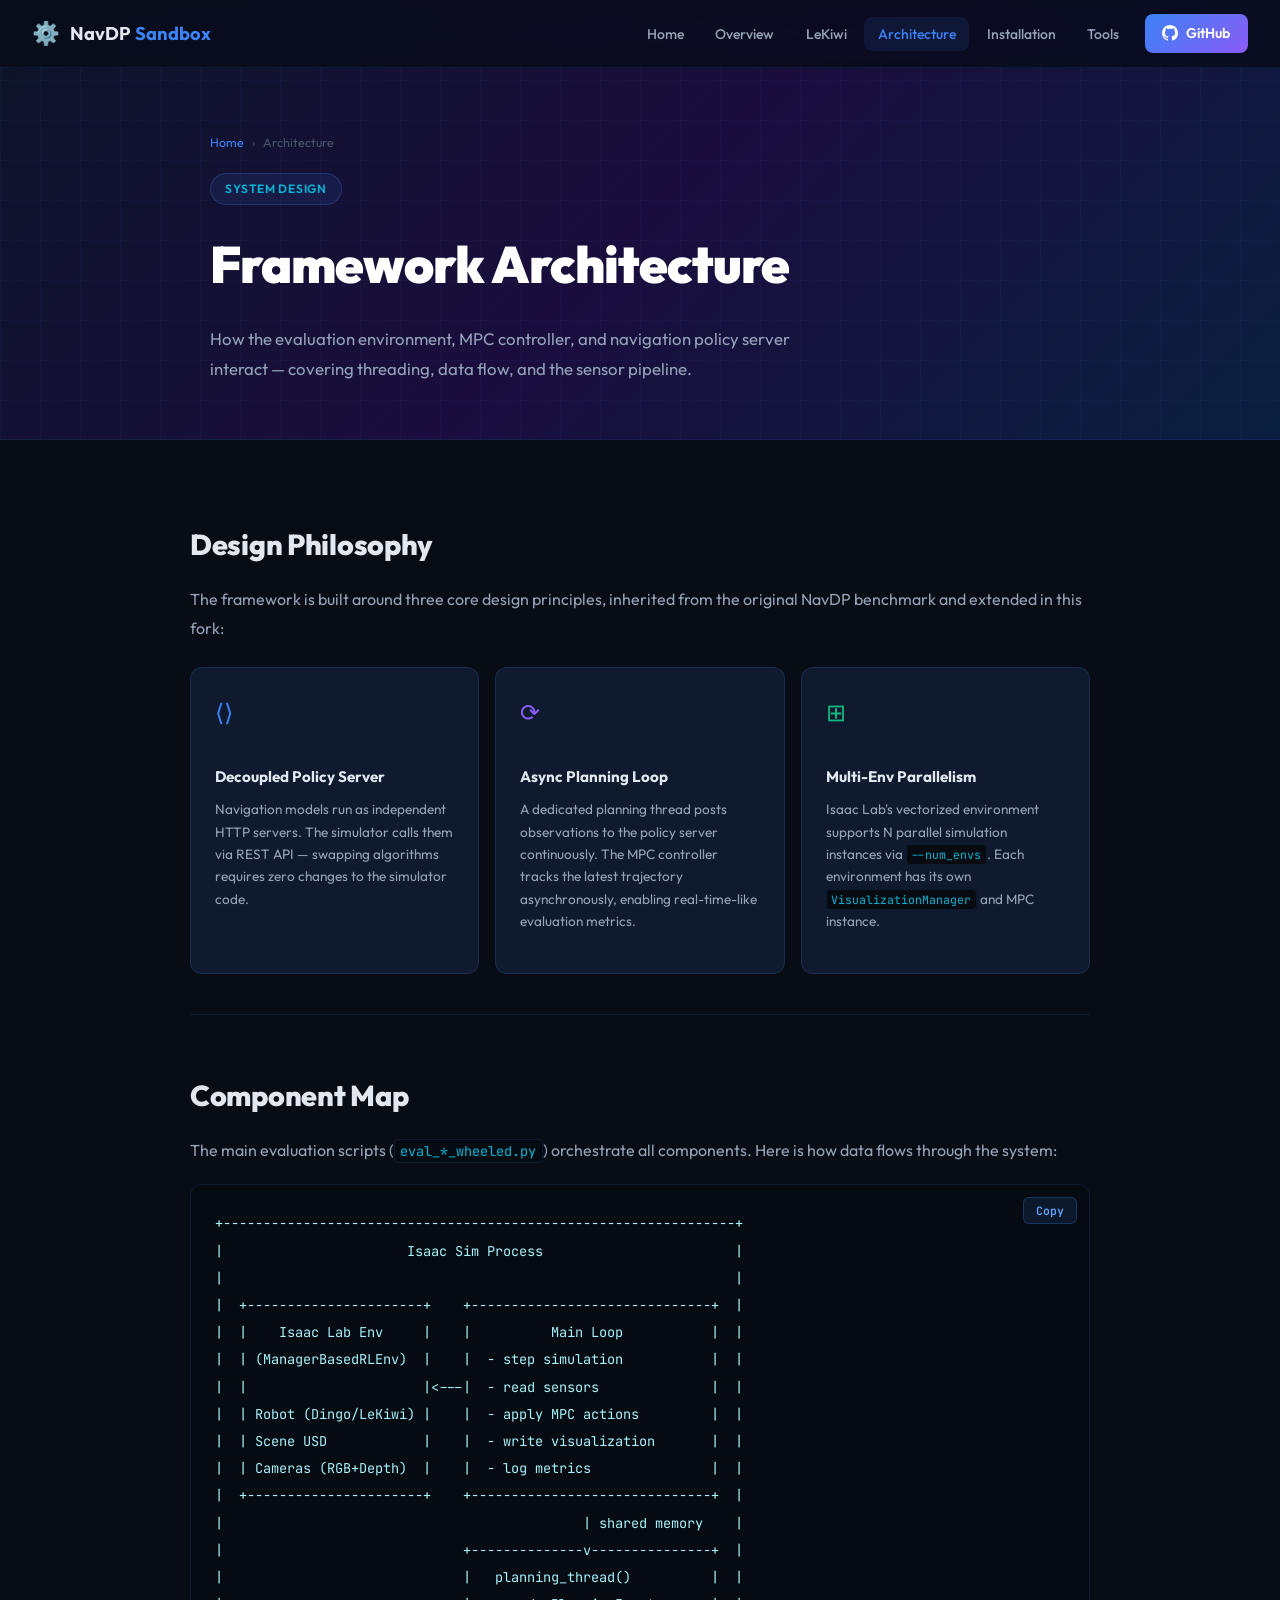
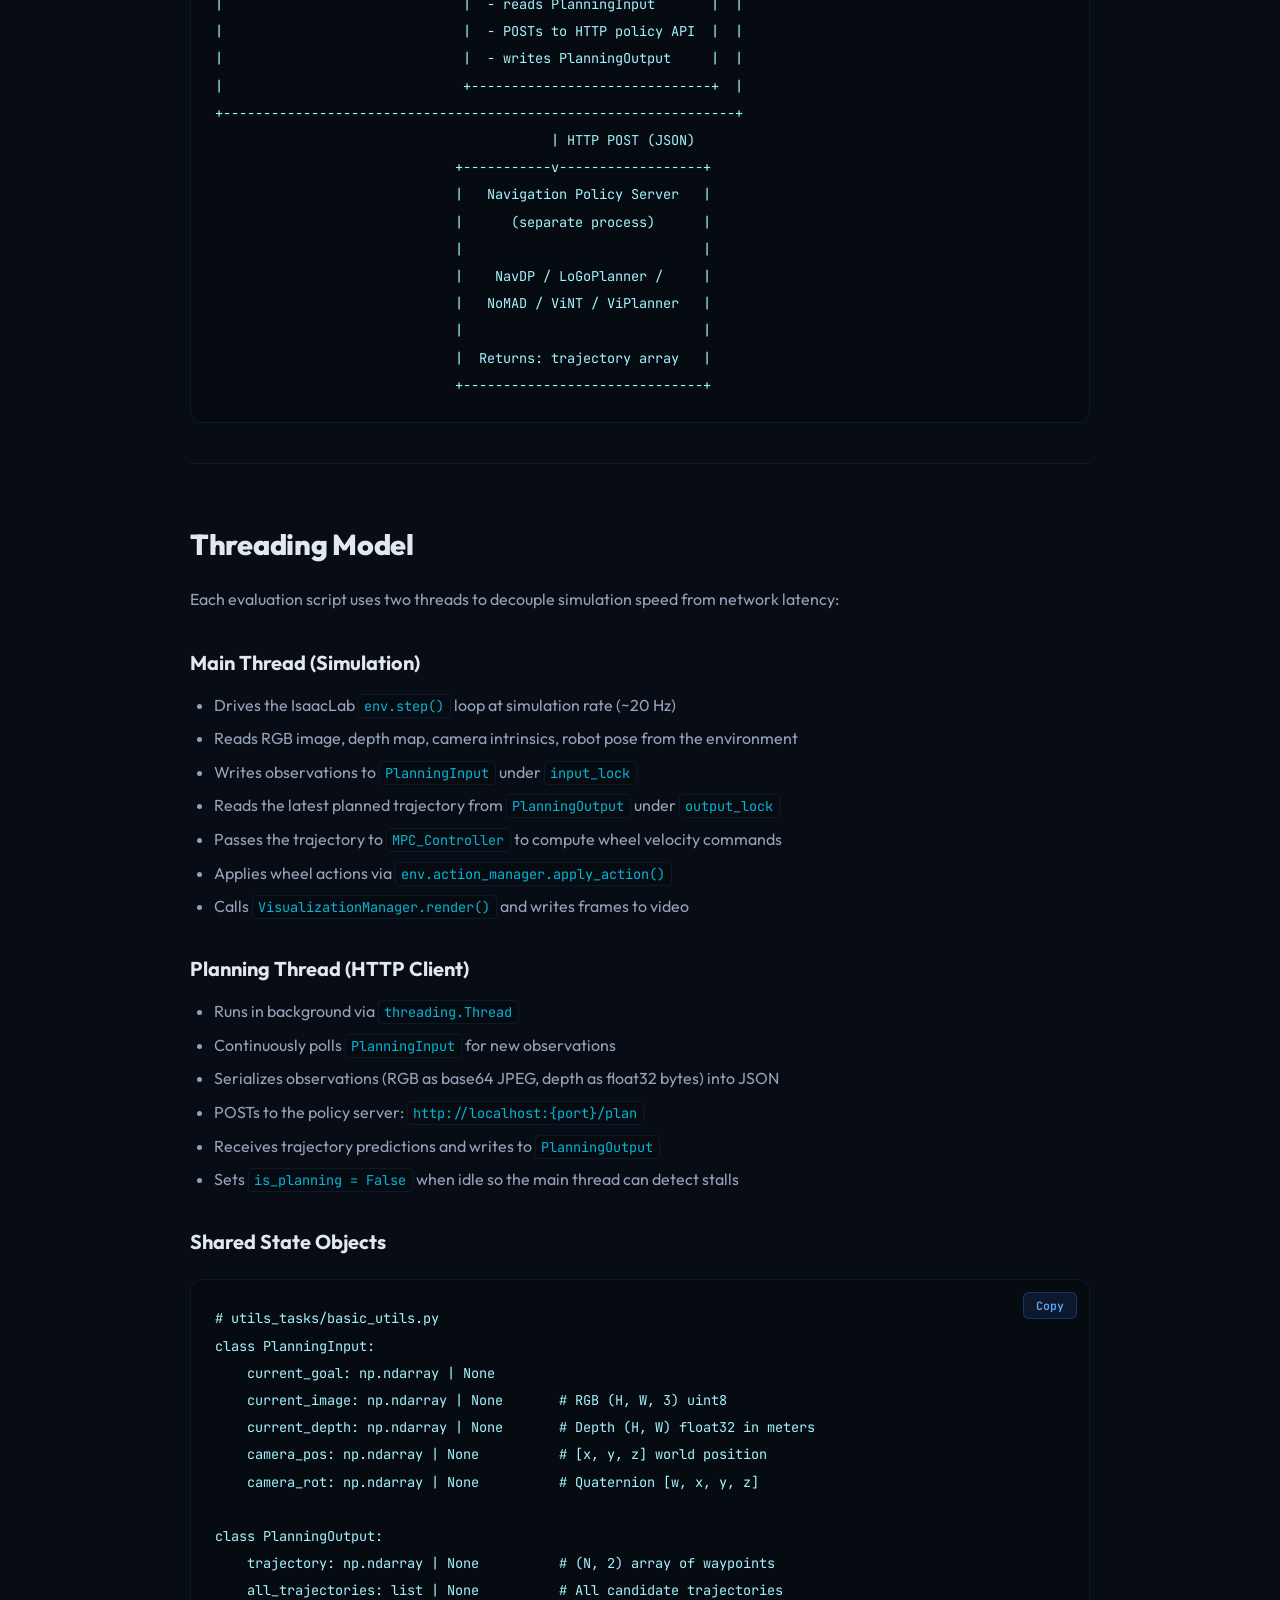
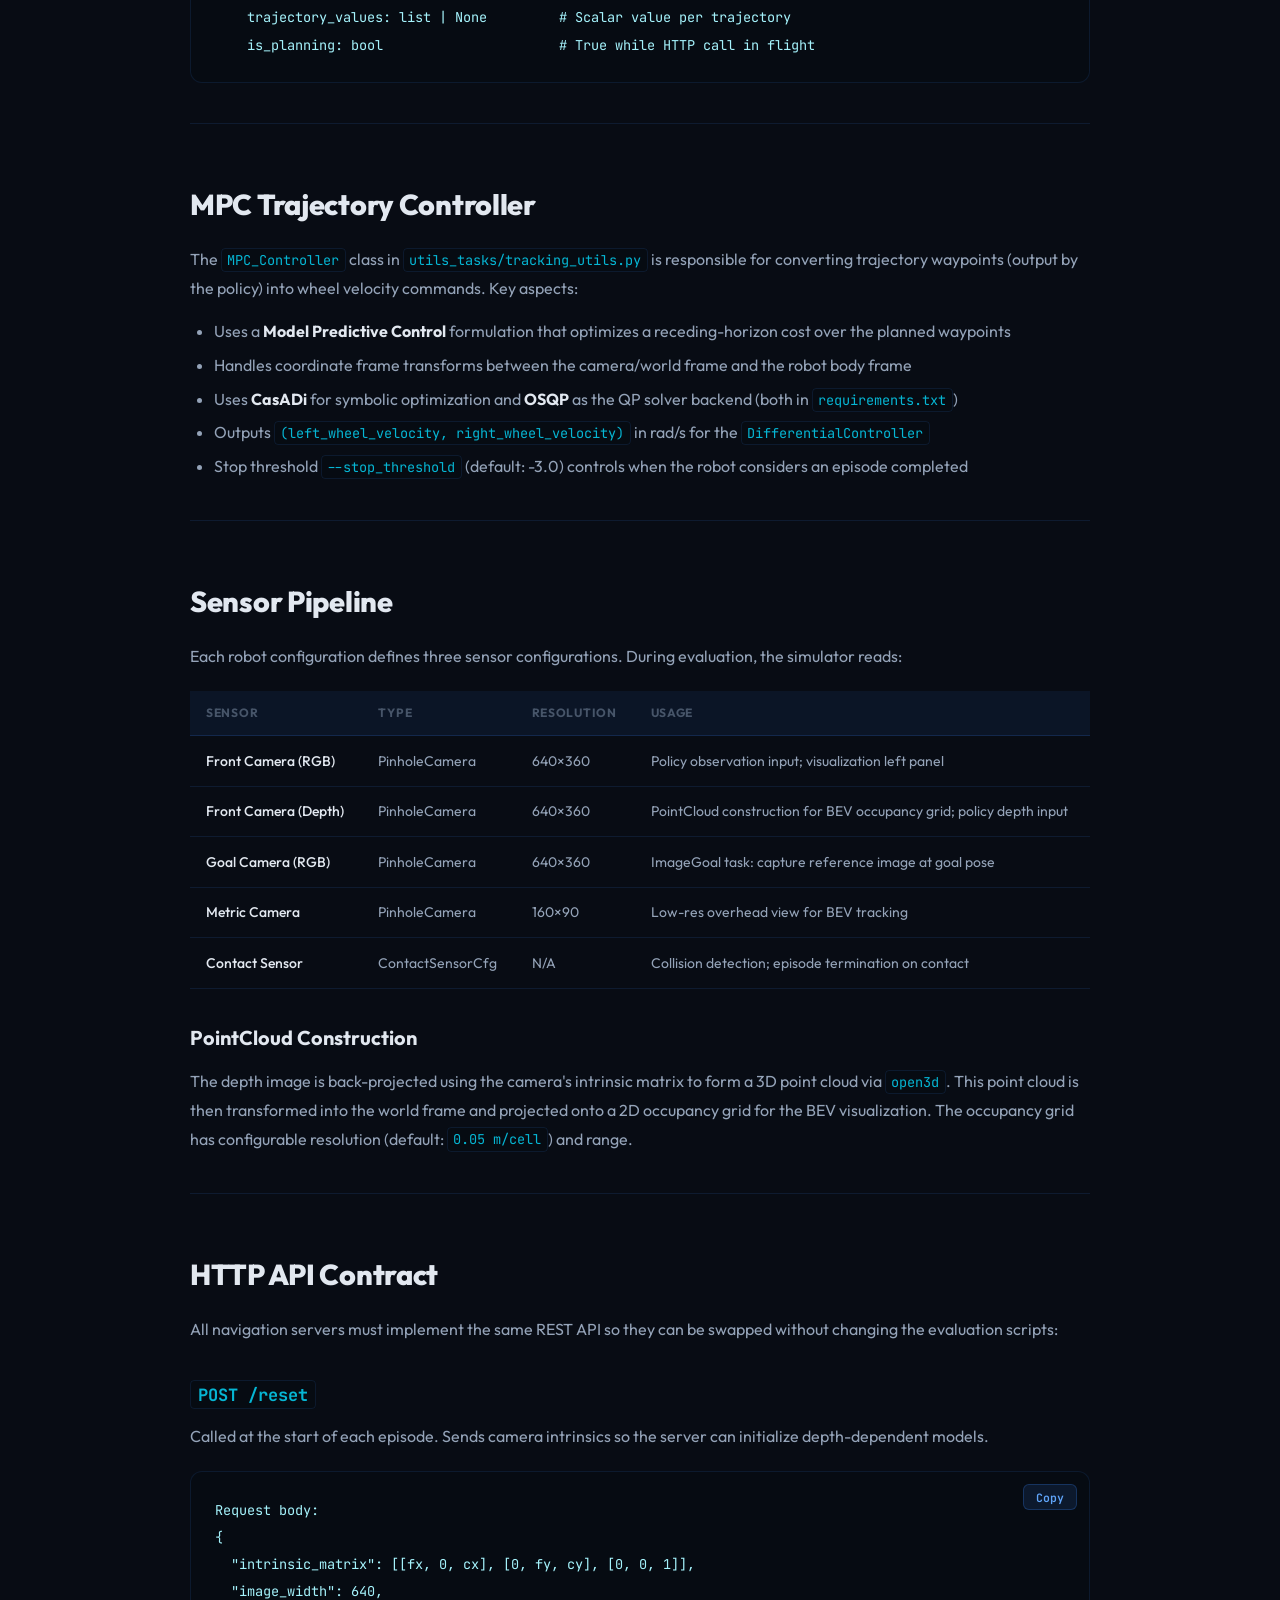
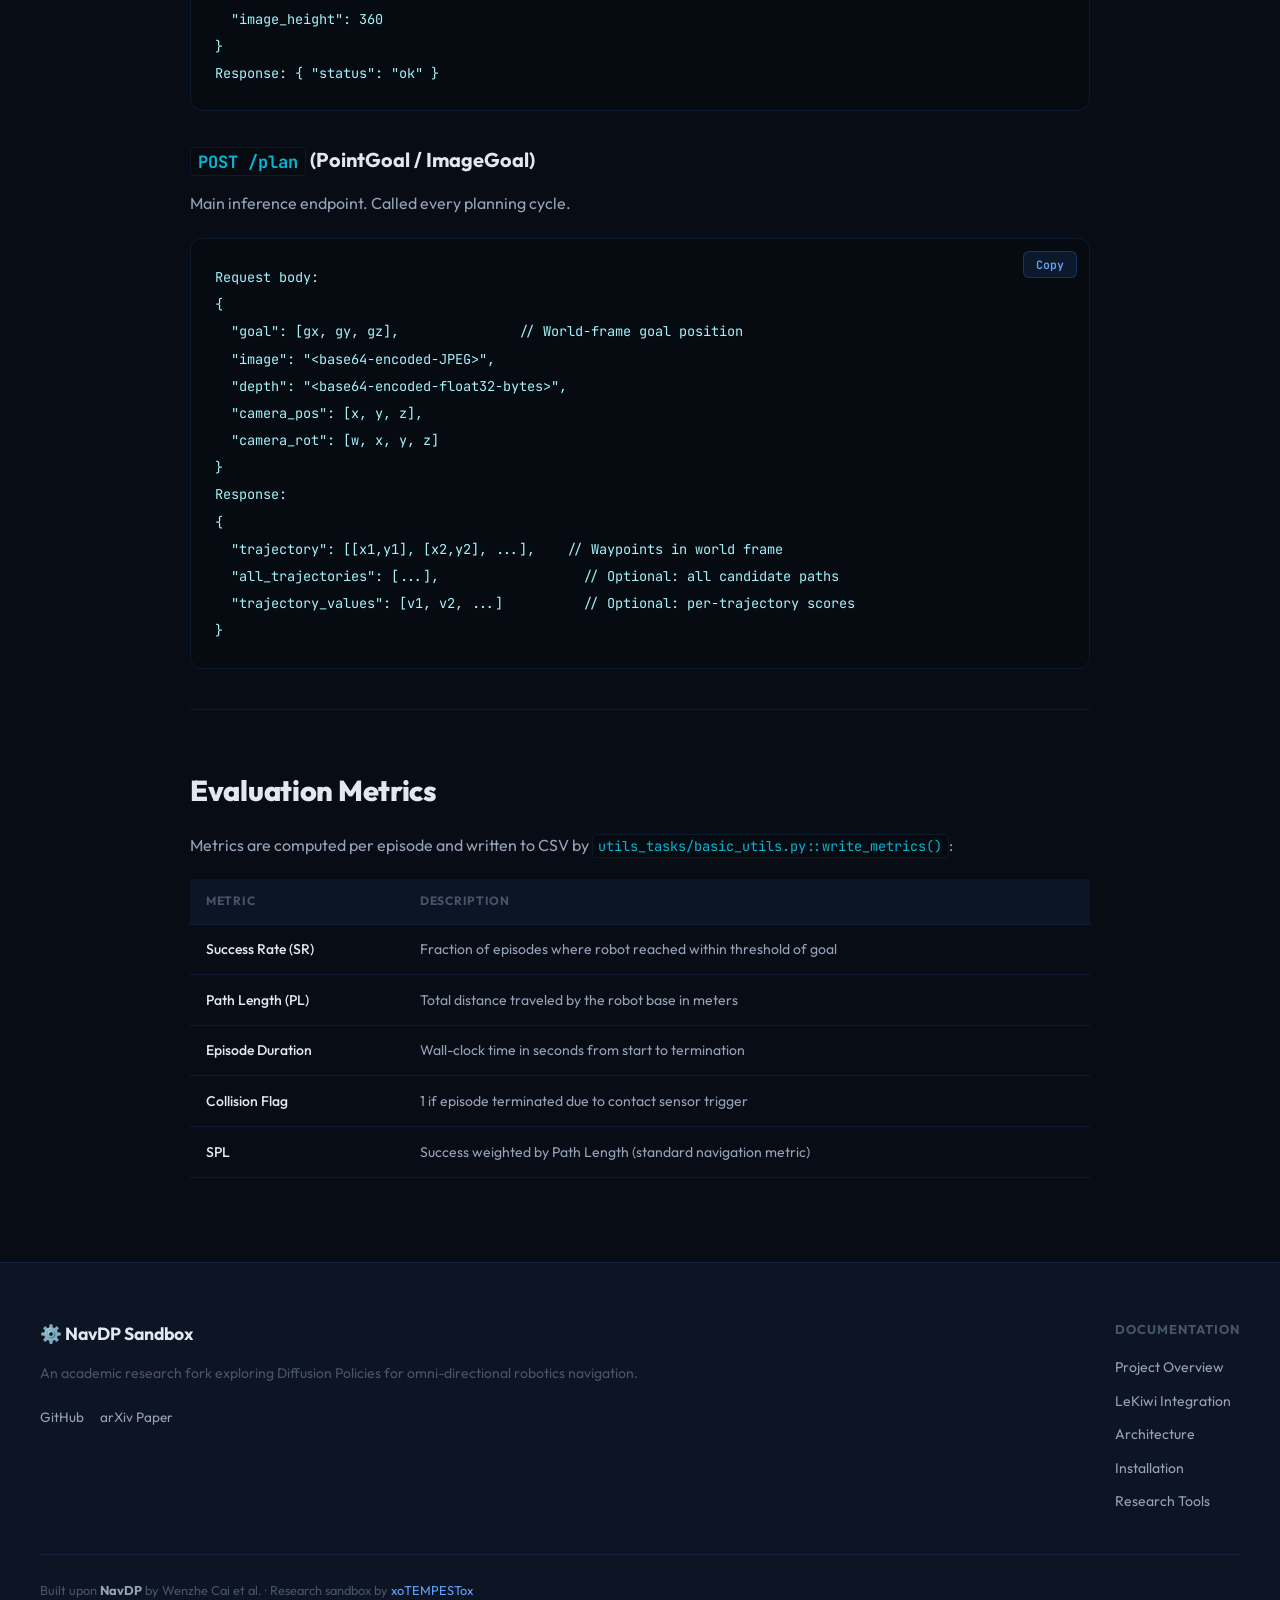
==== docs/architecture.html @ 4d83fd2e "docs: Add comprehensive documentation website for NavDP research sandbox" ====
<!DOCTYPE html>
<html lang="en">
<head>
  <meta charset="UTF-8" />
  <meta name="viewport" content="width=device-width, initial-scale=1.0" />
  <title>System Architecture — NavDP Research Sandbox</title>
  <meta name="description" content="Technical deep-dive into the NavDP Research Sandbox architecture: decoupled evaluation framework, async MPC controller, threading model, sensor pipeline, and evaluation flow." />
  <link rel="preconnect" href="https://fonts.googleapis.com" />
  <link rel="preconnect" href="https://fonts.gstatic.com" crossorigin />
  <link href="https://fonts.googleapis.com/css2?family=Inter:wght@300;400;500;600;700;800;900&family=JetBrains+Mono:wght@400;500;600&family=Outfit:wght@300;400;500;600;700;800&display=swap" rel="stylesheet" />
  <link rel="stylesheet" href="style.css?v=1.2" />
</head>
<body>

  <nav class="navbar" id="navbar">
    <div class="nav-container">
      <a href="index.html" class="nav-logo"><span class="logo-icon">⚙️</span><span class="logo-text">NavDP <span class="logo-accent">Sandbox</span></span></a>
      <ul class="nav-links">
        <li><a href="index.html" class="nav-link">Home</a></li>
        <li><a href="overview.html" class="nav-link">Overview</a></li>
        <li><a href="lekiwi.html" class="nav-link">LeKiwi</a></li>
        <li><a href="architecture.html" class="nav-link active">Architecture</a></li>
        <li><a href="installation.html" class="nav-link">Installation</a></li>
        <li><a href="research_tools.html" class="nav-link">Tools</a></li>
        <li><a href="https://github.com/xoTEMPESTox/NavDP" target="_blank" class="nav-cta"><svg width="16" height="16" fill="currentColor" viewBox="0 0 16 16"><path d="M8 0C3.58 0 0 3.58 0 8c0 3.54 2.29 6.53 5.47 7.59.4.07.55-.17.55-.38 0-.19-.01-.82-.01-1.49-2.01.37-2.53-.49-2.69-.94-.09-.23-.48-.94-.82-1.13-.28-.15-.68-.52-.01-.53.63-.01 1.08.58 1.23.82.72 1.21 1.87.87 2.33.66.07-.52.28-.87.51-1.07-1.78-.2-3.64-.89-3.64-3.95 0-.87.31-1.59.82-2.15-.08-.2-.36-1.02.08-2.12 0 0 .67-.21 2.2.82.64-.18 1.32-.27 2-.27.68 0 1.36.09 2 .27 1.53-1.04 2.2-.82 2.2-.82.44 1.1.16 1.92.08 2.12.51.56.82 1.27.82 2.15 0 3.07-1.87 3.75-3.65 3.95.29.25.54.73.54 1.48 0 1.07-.01 1.93-.01 2.2 0 .21.15.46.55.38A8.012 8.012 0 0 0 16 8c0-4.42-3.58-8-8-8z"/></svg>GitHub</a></li>
      </ul>
      <button class="nav-toggle" id="navToggle" aria-label="Toggle navigation"><span></span><span></span><span></span></button>
    </div>
  </nav>

  <div class="page-hero">
    <div class="page-hero-content">
      <div class="page-breadcrumb"><a href="index.html">Home</a> <span>›</span> Architecture</div>
      <div class="section-badge" style="margin-bottom:1rem">System Design</div>
      <h1>Framework Architecture</h1>
      <p>How the evaluation environment, MPC controller, and navigation policy server interact — covering threading, data flow, and the sensor pipeline.</p>
    </div>
  </div>

  <section class="content-section">
    <div class="content-container">
      <h2>Design Philosophy</h2>
      <p>The framework is built around three core design principles, inherited from the original NavDP benchmark and extended in this fork:</p>

      <div style="display:grid; grid-template-columns: repeat(auto-fit, minmax(260px,1fr)); gap:1rem; margin: 1.5rem 0;">
        <div style="background:var(--bg-card); border:1px solid var(--border-card); border-radius:12px; padding:1.5rem;">
          <div style="color:var(--accent-blue); font-size:1.5rem; margin-bottom:0.75rem">⟨⟩</div>
          <h3 style="font-size:0.95rem; margin-bottom:0.5rem">Decoupled Policy Server</h3>
          <p style="font-size:0.85rem; color:var(--text-secondary); line-height:1.65">Navigation models run as independent HTTP servers. The simulator calls them via REST API — swapping algorithms requires zero changes to the simulator code.</p>
        </div>
        <div style="background:var(--bg-card); border:1px solid var(--border-card); border-radius:12px; padding:1.5rem;">
          <div style="color:var(--accent-purple); font-size:1.5rem; margin-bottom:0.75rem">⟳</div>
          <h3 style="font-size:0.95rem; margin-bottom:0.5rem">Async Planning Loop</h3>
          <p style="font-size:0.85rem; color:var(--text-secondary); line-height:1.65">A dedicated planning thread posts observations to the policy server continuously. The MPC controller tracks the latest trajectory asynchronously, enabling real-time-like evaluation metrics.</p>
        </div>
        <div style="background:var(--bg-card); border:1px solid var(--border-card); border-radius:12px; padding:1.5rem;">
          <div style="color:var(--accent-green); font-size:1.5rem; margin-bottom:0.75rem">⊞</div>
          <h3 style="font-size:0.95rem; margin-bottom:0.5rem">Multi-Env Parallelism</h3>
          <p style="font-size:0.85rem; color:var(--text-secondary); line-height:1.65">Isaac Lab's vectorized environment supports N parallel simulation instances via <code>--num_envs</code>. Each environment has its own <code>VisualizationManager</code> and MPC instance.</p>
        </div>
      </div>

      <div class="divider"></div>

      <h2>Component Map</h2>
      <p>The main evaluation scripts (<code>eval_*_wheeled.py</code>) orchestrate all components. Here is how data flows through the system:</p>

      <pre><code>+----------------------------------------------------------------+
|                       Isaac Sim Process                        |
|                                                                |
|  +----------------------+    +------------------------------+  |
|  |    Isaac Lab Env     |    |          Main Loop           |  |
|  | (ManagerBasedRLEnv)  |    |  - step simulation           |  |
|  |                      |<---|  - read sensors              |  |
|  | Robot (Dingo/LeKiwi) |    |  - apply MPC actions         |  |
|  | Scene USD            |    |  - write visualization       |  |
|  | Cameras (RGB+Depth)  |    |  - log metrics               |  |
|  +----------------------+    +------------------------------+  |
|                                             | shared memory    |
|                              +--------------v---------------+  |
|                              |   planning_thread()          |  |
|                              |  - reads PlanningInput       |  |
|                              |  - POSTs to HTTP policy API  |  |
|                              |  - writes PlanningOutput     |  |
|                              +------------------------------+  |
+----------------------------------------------------------------+
                                          | HTTP POST (JSON)
                              +-----------v------------------+
                              |   Navigation Policy Server   |
                              |      (separate process)      |
                              |                              |
                              |    NavDP / LoGoPlanner /     |
                              |   NoMAD / ViNT / ViPlanner   |
                              |                              |
                              |  Returns: trajectory array   |
                              +------------------------------+</code></pre>

      <div class="divider"></div>

      <h2>Threading Model</h2>
      <p>Each evaluation script uses two threads to decouple simulation speed from network latency:</p>

      <h3>Main Thread (Simulation)</h3>
      <ul>
        <li>Drives the IsaacLab <code>env.step()</code> loop at simulation rate (~20 Hz)</li>
        <li>Reads RGB image, depth map, camera intrinsics, robot pose from the environment</li>
        <li>Writes observations to <code>PlanningInput</code> under <code>input_lock</code></li>
        <li>Reads the latest planned trajectory from <code>PlanningOutput</code> under <code>output_lock</code></li>
        <li>Passes the trajectory to <code>MPC_Controller</code> to compute wheel velocity commands</li>
        <li>Applies wheel actions via <code>env.action_manager.apply_action()</code></li>
        <li>Calls <code>VisualizationManager.render()</code> and writes frames to video</li>
      </ul>

      <h3>Planning Thread (HTTP Client)</h3>
      <ul>
        <li>Runs in background via <code>threading.Thread</code></li>
        <li>Continuously polls <code>PlanningInput</code> for new observations</li>
        <li>Serializes observations (RGB as base64 JPEG, depth as float32 bytes) into JSON</li>
        <li>POSTs to the policy server: <code>http://localhost:{port}/plan</code></li>
        <li>Receives trajectory predictions and writes to <code>PlanningOutput</code></li>
        <li>Sets <code>is_planning = False</code> when idle so the main thread can detect stalls</li>
      </ul>

      <h3>Shared State Objects</h3>
      <pre><code># utils_tasks/basic_utils.py
class PlanningInput:
    current_goal: np.ndarray | None
    current_image: np.ndarray | None       # RGB (H, W, 3) uint8
    current_depth: np.ndarray | None       # Depth (H, W) float32 in meters
    camera_pos: np.ndarray | None          # [x, y, z] world position
    camera_rot: np.ndarray | None          # Quaternion [w, x, y, z]

class PlanningOutput:
    trajectory: np.ndarray | None          # (N, 2) array of waypoints
    all_trajectories: list | None          # All candidate trajectories
    trajectory_values: list | None         # Scalar value per trajectory
    is_planning: bool                      # True while HTTP call in flight</code></pre>

      <div class="divider"></div>

      <h2>MPC Trajectory Controller</h2>
      <p>
        The <code>MPC_Controller</code> class in <code>utils_tasks/tracking_utils.py</code> is responsible for converting 
        trajectory waypoints (output by the policy) into wheel velocity commands. Key aspects:
      </p>
      <ul>
        <li>Uses a <strong>Model Predictive Control</strong> formulation that optimizes a receding-horizon cost over the planned waypoints</li>
        <li>Handles coordinate frame transforms between the camera/world frame and the robot body frame</li>
        <li>Uses <strong>CasADi</strong> for symbolic optimization and <strong>OSQP</strong> as the QP solver backend (both in <code>requirements.txt</code>)</li>
        <li>Outputs <code>(left_wheel_velocity, right_wheel_velocity)</code> in rad/s for the <code>DifferentialController</code></li>
        <li>Stop threshold <code>--stop_threshold</code> (default: -3.0) controls when the robot considers an episode completed</li>
      </ul>

      <div class="divider"></div>

      <h2>Sensor Pipeline</h2>
      <p>Each robot configuration defines three sensor configurations. During evaluation, the simulator reads:</p>

      <table class="doc-table">
        <thead>
          <tr><th>Sensor</th><th>Type</th><th>Resolution</th><th>Usage</th></tr>
        </thead>
        <tbody>
          <tr><td>Front Camera (RGB)</td><td>PinholeCamera</td><td>640×360</td><td>Policy observation input; visualization left panel</td></tr>
          <tr><td>Front Camera (Depth)</td><td>PinholeCamera</td><td>640×360</td><td>PointCloud construction for BEV occupancy grid; policy depth input</td></tr>
          <tr><td>Goal Camera (RGB)</td><td>PinholeCamera</td><td>640×360</td><td>ImageGoal task: capture reference image at goal pose</td></tr>
          <tr><td>Metric Camera</td><td>PinholeCamera</td><td>160×90</td><td>Low-res overhead view for BEV tracking</td></tr>
          <tr><td>Contact Sensor</td><td>ContactSensorCfg</td><td>N/A</td><td>Collision detection; episode termination on contact</td></tr>
        </tbody>
      </table>

      <h3>PointCloud Construction</h3>
      <p>
        The depth image is back-projected using the camera's intrinsic matrix to form a 3D point cloud via <code>open3d</code>. 
        This point cloud is then transformed into the world frame and projected onto a 2D occupancy grid for the BEV visualization.
        The occupancy grid has configurable resolution (default: <code>0.05 m/cell</code>) and range.
      </p>

      <div class="divider"></div>

      <h2>HTTP API Contract</h2>
      <p>All navigation servers must implement the same REST API so they can be swapped without changing the evaluation scripts:</p>

      <h3><code>POST /reset</code></h3>
      <p>Called at the start of each episode. Sends camera intrinsics so the server can initialize depth-dependent models.</p>
      <pre><code>Request body:
{
  "intrinsic_matrix": [[fx, 0, cx], [0, fy, cy], [0, 0, 1]],
  "image_width": 640,
  "image_height": 360
}
Response: { "status": "ok" }</code></pre>

      <h3><code>POST /plan</code> (PointGoal / ImageGoal)</h3>
      <p>Main inference endpoint. Called every planning cycle.</p>
      <pre><code>Request body:
{
  "goal": [gx, gy, gz],               // World-frame goal position
  "image": "&lt;base64-encoded-JPEG&gt;",
  "depth": "&lt;base64-encoded-float32-bytes&gt;",
  "camera_pos": [x, y, z],
  "camera_rot": [w, x, y, z]
}
Response:
{
  "trajectory": [[x1,y1], [x2,y2], ...],    // Waypoints in world frame
  "all_trajectories": [...],                  // Optional: all candidate paths
  "trajectory_values": [v1, v2, ...]          // Optional: per-trajectory scores
}</code></pre>

      <div class="divider"></div>

      <h2>Evaluation Metrics</h2>
      <p>Metrics are computed per episode and written to CSV by <code>utils_tasks/basic_utils.py::write_metrics()</code>:</p>

      <table class="doc-table">
        <thead>
          <tr><th>Metric</th><th>Description</th></tr>
        </thead>
        <tbody>
          <tr><td>Success Rate (SR)</td><td>Fraction of episodes where robot reached within threshold of goal</td></tr>
          <tr><td>Path Length (PL)</td><td>Total distance traveled by the robot base in meters</td></tr>
          <tr><td>Episode Duration</td><td>Wall-clock time in seconds from start to termination</td></tr>
          <tr><td>Collision Flag</td><td>1 if episode terminated due to contact sensor trigger</td></tr>
          <tr><td>SPL</td><td>Success weighted by Path Length (standard navigation metric)</td></tr>
        </tbody>
      </table>

    </div>
  </section>

  <footer class="footer">
    <div class="footer-container">
      <div class="footer-brand">
        <span class="footer-logo">⚙️ NavDP Sandbox</span>
        <p>An academic research fork exploring Diffusion Policies for omni-directional robotics navigation.</p>
        <div class="footer-links">
          <a href="https://github.com/xoTEMPESTox/NavDP" target="_blank">GitHub</a>
          <a href="https://arxiv.org/abs/2505.08712" target="_blank">arXiv Paper</a>
        </div>
      </div>
      <div class="footer-nav">
        <div class="footer-col">
          <h4>Documentation</h4>
          <a href="overview.html">Project Overview</a>
          <a href="lekiwi.html">LeKiwi Integration</a>
          <a href="architecture.html">Architecture</a>
          <a href="installation.html">Installation</a>
          <a href="research_tools.html">Research Tools</a>
        </div>
      </div>
    </div>
    <div class="footer-bottom">
      <p>Built upon <strong>NavDP</strong> by Wenzhe Cai et al. · Research sandbox by <a href="https://github.com/xoTEMPESTox" target="_blank">xoTEMPESTox</a></p>
    </div>
  </footer>

  <script src="main.js"></script>
</body>
</html>
---- docs/style.css ----
/* ==========================================
   NavDP Research Sandbox – Docs Site CSS
   ========================================== */

/* --- CSS Reset & Tokens --- */
*, *::before, *::after { box-sizing: border-box; margin: 0; padding: 0; }

:root {
  --bg-primary: #080c14;
  --bg-secondary: #0d1424;
  --bg-card: #0f1a2e;
  --bg-card-hover: #152238;
  --bg-code: #060b12;

  --accent-blue: #3b82f6;
  --accent-cyan: #06b6d4;
  --accent-purple: #8b5cf6;
  --accent-green: #10b981;
  --accent-orange: #f59e0b;

  --gradient-primary: linear-gradient(135deg, #3b82f6 0%, #8b5cf6 100%);
  --gradient-hero: linear-gradient(135deg, #1e3a5f 0%, #2d1b69 50%, #0c1a3d 100%);
  --gradient-card: linear-gradient(135deg, rgba(59,130,246,0.08) 0%, rgba(139,92,246,0.08) 100%);

  --text-primary: #e2e8f0;
  --text-secondary: #94a3b8;
  --text-muted: #475569;
  --text-link: #60a5fa;

  --border-subtle: rgba(59, 130, 246, 0.12);
  --border-card: rgba(59, 130, 246, 0.18);
  --border-bright: rgba(59, 130, 246, 0.4);

  --radius-sm: 8px;
  --radius-md: 12px;
  --radius-lg: 18px;
  --radius-xl: 24px;

  --shadow-card: 0 4px 24px rgba(0,0,0,0.4), 0 0 0 1px var(--border-card);
  --shadow-glow: 0 0 40px rgba(59,130,246,0.15);

  --font-sans: 'Outfit', 'Inter', sans-serif;
  --font-mono: 'JetBrains Mono', 'Fira Code', monospace;

  --nav-h: 68px;
  --transition: 0.25s cubic-bezier(0.4,0,0.2,1);
}

html { scroll-behavior: smooth; }

body {
  font-family: var(--font-sans);
  background: var(--bg-primary);
  color: var(--text-primary);
  line-height: 1.7;
  -webkit-font-smoothing: antialiased;
}

a { color: var(--text-link); text-decoration: none; }
a:hover { color: #93c5fd; }

/* ==========================================
   NAVIGATION
   ========================================== */
.navbar {
  position: fixed;
  top: 0; left: 0; right: 0;
  height: var(--nav-h);
  z-index: 1000;
  background: rgba(8, 12, 20, 0.8);
  backdrop-filter: blur(20px) saturate(180%);
  border-bottom: 1px solid var(--border-subtle);
  transition: background var(--transition), box-shadow var(--transition);
}
.navbar.scrolled {
  background: rgba(8, 12, 20, 0.95);
  box-shadow: 0 4px 32px rgba(0,0,0,0.5);
}
.nav-container {
  max-width: 1280px;
  margin: 0 auto;
  padding: 0 2rem;
  height: 100%;
  display: flex;
  align-items: center;
  justify-content: space-between;
  gap: 2rem;
}
.nav-logo {
  display: flex;
  align-items: center;
  gap: 0.6rem;
  font-size: 1.15rem;
  font-weight: 700;
  color: var(--text-primary);
  text-decoration: none;
  flex-shrink: 0;
}
.logo-icon { font-size: 1.4rem; }
.logo-accent { color: var(--accent-blue); }

.nav-links {
  display: flex;
  align-items: center;
  gap: 0.25rem;
  list-style: none;
}
.nav-link {
  padding: 0.5rem 0.85rem;
  border-radius: var(--radius-sm);
  color: var(--text-secondary);
  font-size: 0.875rem;
  font-weight: 500;
  transition: color var(--transition), background var(--transition);
  white-space: nowrap;
}
.nav-link:hover, .nav-link.active {
  color: var(--text-primary);
  background: rgba(59, 130, 246, 0.1);
}
.nav-link.active { color: var(--accent-blue); }

.nav-cta {
  display: flex;
  align-items: center;
  gap: 0.5rem;
  padding: 0.5rem 1.1rem;
  background: var(--gradient-primary);
  color: #fff !important;
  border-radius: var(--radius-sm);
  font-size: 0.875rem;
  font-weight: 600;
  transition: opacity var(--transition), transform var(--transition);
  margin-left: 0.5rem;
}
.nav-cta:hover { opacity: 0.9; transform: translateY(-1px); }

.nav-toggle {
  display: none;
  flex-direction: column;
  gap: 5px;
  background: none;
  border: none;
  cursor: pointer;
  padding: 4px;
}
.nav-toggle span {
  display: block;
  width: 22px;
  height: 2px;
  background: var(--text-secondary);
  border-radius: 2px;
  transition: var(--transition);
}

/* ==========================================
   HERO
   ========================================== */
.hero {
  position: relative;
  min-height: 100vh;
  display: flex;
  align-items: center;
  justify-content: center;
  overflow: hidden;
  padding: var(--nav-h) 2rem 4rem;
}
.hero-bg {
  position: absolute;
  inset: 0;
  background: var(--gradient-hero);
  z-index: 0;
}
.hero-grid {
  position: absolute;
  inset: 0;
  background-image:
    linear-gradient(rgba(59,130,246,0.06) 1px, transparent 1px),
    linear-gradient(90deg, rgba(59,130,246,0.06) 1px, transparent 1px);
  background-size: 60px 60px;
  animation: gridPulse 8s ease-in-out infinite;
}
@keyframes gridPulse {
  0%,100% { opacity: 0.6; }
  50% { opacity: 1; }
}
.hero-orb {
  position: absolute;
  border-radius: 50%;
  filter: blur(80px);
  animation: orbFloat 12s ease-in-out infinite;
}
.hero-orb-1 { width: 600px; height: 600px; background: rgba(59,130,246,0.18); top: -150px; left: -100px; animation-delay: 0s; }
.hero-orb-2 { width: 400px; height: 400px; background: rgba(139,92,246,0.2); bottom: -100px; right: -50px; animation-delay: -4s; }
.hero-orb-3 { width: 300px; height: 300px; background: rgba(6,182,212,0.12); top: 50%; right: 20%; animation-delay: -8s; }
@keyframes orbFloat {
  0%,100% { transform: translate(0,0) scale(1); }
  33% { transform: translate(30px,-30px) scale(1.05); }
  66% { transform: translate(-20px,20px) scale(0.95); }
}

.hero-content {
  position: relative;
  z-index: 1;
  text-align: center;
  max-width: 860px;
  animation: fadeInUp 0.8s ease both;
}
@keyframes fadeInUp {
  from { opacity: 0; transform: translateY(30px); }
  to { opacity: 1; transform: translateY(0); }
}

.hero-badge {
  display: inline-flex;
  align-items: center;
  gap: 0.5rem;
  padding: 0.4rem 1rem;
  background: rgba(59, 130, 246, 0.12);
  border: 1px solid rgba(59, 130, 246, 0.3);
  border-radius: 100px;
  font-size: 0.8rem;
  font-weight: 500;
  color: var(--accent-cyan);
  letter-spacing: 0.04em;
  margin-bottom: 1.5rem;
}
.badge-dot {
  width: 7px; height: 7px;
  background: var(--accent-green);
  border-radius: 50%;
  animation: pulse 2s ease-in-out infinite;
}
@keyframes pulse {
  0%,100% { opacity: 1; transform: scale(1); }
  50% { opacity: 0.5; transform: scale(0.8); }
}

.hero-title {
  font-family: var(--font-sans);
  font-size: clamp(3rem, 8vw, 5.5rem);
  font-weight: 900;
  line-height: 1.05;
  letter-spacing: -0.02em;
  color: #fff;
  margin-bottom: 0.3rem;
}
.hero-title-accent {
  background: var(--gradient-primary);
  -webkit-background-clip: text;
  -webkit-text-fill-color: transparent;
  background-clip: text;
  display: inline-block;
}
.hero-title-line { display: block; }

.hero-subtitle {
  font-size: clamp(1rem, 2.5vw, 1.2rem);
  color: var(--text-secondary);
  max-width: 640px;
  margin: 1.2rem auto 2.2rem;
  line-height: 1.8;
}
.hero-subtitle strong { color: var(--text-primary); }
.inline-link { color: var(--accent-cyan); border-bottom: 1px solid rgba(6,182,212,0.4); }
.inline-link:hover { color: #67e8f9; border-color: #67e8f9; }

.hero-actions {
  display: flex;
  flex-wrap: wrap;
  gap: 0.85rem;
  justify-content: center;
  margin-bottom: 3rem;
}

.hero-stats {
  display: flex;
  align-items: center;
  justify-content: center;
  gap: 0;
  background: rgba(255,255,255,0.04);
  border: 1px solid var(--border-subtle);
  border-radius: var(--radius-lg);
  padding: 1.2rem 2rem;
  backdrop-filter: blur(10px);
  flex-wrap: wrap;
  gap: 0;
}
.stat {
  display: flex;
  flex-direction: column;
  align-items: center;
  padding: 0 1.8rem;
}
.stat-value {
  font-size: 1.8rem;
  font-weight: 800;
  color: #fff;
  line-height: 1;
}
.stat-label {
  font-size: 0.75rem;
  color: var(--text-muted);
  margin-top: 0.3rem;
  white-space: nowrap;
}
.stat-div {
  width: 1px;
  height: 40px;
  background: var(--border-subtle);
}

.hero-scroll-hint {
  position: absolute;
  bottom: 2rem;
  left: 50%;
  transform: translateX(-50%);
  display: flex;
  flex-direction: column;
  align-items: center;
  gap: 0.5rem;
  color: var(--text-muted);
  font-size: 0.75rem;
  animation: scrollHint 3s ease-in-out infinite;
}
.scroll-arrow {
  width: 1px;
  height: 30px;
  background: linear-gradient(to bottom, var(--text-muted), transparent);
}
@keyframes scrollHint {
  0%,100% { opacity: 0.4; transform: translateX(-50%) translateY(0); }
  50% { opacity: 1; transform: translateX(-50%) translateY(8px); }
}

/* ==========================================
   BUTTONS
   ========================================== */
.btn {
  display: inline-flex;
  align-items: center;
  gap: 0.5rem;
  padding: 0.75rem 1.6rem;
  border-radius: var(--radius-md);
  font-size: 0.9rem;
  font-weight: 600;
  font-family: var(--font-sans);
  cursor: pointer;
  border: none;
  transition: all var(--transition);
  text-decoration: none;
  white-space: nowrap;
}
.btn-primary {
  background: var(--gradient-primary);
  color: #fff;
  box-shadow: 0 4px 16px rgba(59,130,246,0.3);
}
.btn-primary:hover {
  transform: translateY(-2px);
  box-shadow: 0 8px 24px rgba(59,130,246,0.45);
  color: #fff;
}
.btn-secondary {
  background: rgba(59, 130, 246, 0.1);
  color: var(--accent-blue);
  border: 1px solid var(--border-card);
}
.btn-secondary:hover {
  background: rgba(59, 130, 246, 0.2);
  color: #93c5fd;
  transform: translateY(-2px);
}
.btn-ghost {
  background: rgba(255,255,255,0.04);
  color: var(--text-secondary);
  border: 1px solid var(--border-subtle);
}
.btn-ghost:hover {
  background: rgba(255,255,255,0.08);
  color: var(--text-primary);
  transform: translateY(-2px);
}

/* ==========================================
   SECTIONS
   ========================================== */
.section {
  padding: 6rem 2rem;
}
.section-dark {
  background: var(--bg-secondary);
  border-top: 1px solid var(--border-subtle);
  border-bottom: 1px solid var(--border-subtle);
}
.container {
  max-width: 1200px;
  margin: 0 auto;
}
.section-header {
  text-align: center;
  margin-bottom: 3.5rem;
}
.section-badge {
  display: inline-block;
  padding: 0.3rem 0.9rem;
  background: rgba(59,130,246,0.1);
  border: 1px solid rgba(59,130,246,0.25);
  border-radius: 100px;
  font-size: 0.75rem;
  font-weight: 600;
  color: var(--accent-cyan);
  letter-spacing: 0.06em;
  text-transform: uppercase;
  margin-bottom: 1rem;
}
.section-title {
  font-size: clamp(1.8rem, 4vw, 2.8rem);
  font-weight: 800;
  color: var(--text-primary);
  margin-bottom: 0.8rem;
  letter-spacing: -0.02em;
}
.section-subtitle {
  font-size: 1.05rem;
  color: var(--text-secondary);
  max-width: 560px;
  margin: 0 auto;
}

/* ==========================================
   CARDS
   ========================================== */
.cards-grid {
  display: grid;
  grid-template-columns: repeat(auto-fit, minmax(320px, 1fr));
  gap: 1.5rem;
}
.card {
  background: var(--bg-card);
  border: 1px solid var(--border-card);
  border-radius: var(--radius-lg);
  padding: 2rem;
  position: relative;
  transition: all var(--transition);
  text-decoration: none;
  display: block;
  overflow: hidden;
}
.card::before {
  content: '';
  position: absolute;
  inset: 0;
  background: var(--gradient-card);
  opacity: 0;
  transition: opacity var(--transition);
}
.card:hover {
  border-color: var(--border-bright);
  transform: translateY(-4px);
  box-shadow: var(--shadow-card), var(--shadow-glow);
}
.card:hover::before { opacity: 1; }
.card-featured {
  border-color: rgba(139,92,246,0.3);
  background: linear-gradient(135deg, #0f1a2e 0%, #160d2e 100%);
}
.card-icon {
  font-size: 2.2rem;
  margin-bottom: 1.2rem;
}
.card-title {
  font-size: 1.2rem;
  font-weight: 700;
  color: var(--text-primary);
  margin-bottom: 0.75rem;
}
.card-desc {
  font-size: 0.92rem;
  color: var(--text-secondary);
  line-height: 1.7;
  margin-bottom: 1.2rem;
  position: relative;
  z-index: 1;
}
.card-desc strong { color: var(--text-primary); }
.card-desc code {
  font-family: var(--font-mono);
  font-size: 0.82em;
  background: rgba(0,0,0,0.3);
  padding: 0.15em 0.4em;
  border-radius: 4px;
  color: var(--accent-cyan);
}
.card-link { color: var(--accent-blue); }
.card-tags { display: flex; flex-wrap: wrap; gap: 0.5rem; margin-bottom: 1rem; position: relative; z-index: 1; }
.tag {
  padding: 0.25rem 0.7rem;
  background: rgba(59,130,246,0.1);
  border: 1px solid rgba(59,130,246,0.2);
  border-radius: 100px;
  font-size: 0.72rem;
  font-weight: 500;
  color: var(--accent-cyan);
}
.card-arrow {
  color: var(--accent-blue);
  font-size: 1.2rem;
  position: absolute;
  bottom: 1.5rem;
  right: 1.5rem;
  transition: transform var(--transition);
}
.card:hover .card-arrow { transform: translateX(4px); }

/* ==========================================
   TASKS SECTION
   ========================================== */
.tasks-grid {
  display: grid;
  grid-template-columns: repeat(auto-fit, minmax(300px, 1fr));
  gap: 1.5rem;
}
.task-card {
  display: flex;
  gap: 1.25rem;
  background: var(--bg-card);
  border: 1px solid var(--border-card);
  border-radius: var(--radius-lg);
  padding: 1.75rem;
  transition: all var(--transition);
  min-width: 0;
}
.task-card:hover {
  border-color: var(--border-bright);
  transform: translateY(-3px);
  box-shadow: var(--shadow-card);
}
.task-icon {
  flex-shrink: 0;
  width: 56px; height: 56px;
  border-radius: var(--radius-md);
  display: flex;
  align-items: center;
  justify-content: center;
}
.task-icon-blue { background: rgba(59,130,246,0.12); color: var(--accent-blue); border: 1px solid rgba(59,130,246,0.2); }
.task-icon-green { background: rgba(16,185,129,0.12); color: var(--accent-green); border: 1px solid rgba(16,185,129,0.2); }
.task-icon-purple { background: rgba(139,92,246,0.12); color: var(--accent-purple); border: 1px solid rgba(139,92,246,0.2); }
.task-content { min-width: 0; }
.task-content h3 { font-size: 1.05rem; font-weight: 700; margin-bottom: 0.5rem; color: var(--text-primary); }
.task-content p { font-size: 0.875rem; color: var(--text-secondary); margin-bottom: 0.75rem; line-height: 1.6; }
.code-snippet {
  display: block;
  font-family: var(--font-mono);
  font-size: 0.72rem;
  background: var(--bg-code);
  border: 1px solid var(--border-subtle);
  border-radius: var(--radius-sm);
  padding: 0.6rem 0.85rem;
  color: var(--accent-green);
  overflow-x: auto;
  white-space: nowrap;
}

/* ==========================================
   ARCHITECTURE DIAGRAM
   ========================================== */
.arch-diagram {
  display: flex;
  flex-direction: column;
  align-items: center;
  gap: 0;
  max-width: 780px;
  margin: 0 auto 2.5rem;
}
.arch-layer {
  width: 100%;
  border-radius: var(--radius-lg);
  padding: 1.5rem 2rem;
  border: 1px solid var(--border-card);
}
.arch-layer-1 { background: linear-gradient(135deg, rgba(59,130,246,0.08) 0%, rgba(6,182,212,0.06) 100%); border-color: rgba(59,130,246,0.25); }
.arch-layer-2 { background: linear-gradient(135deg, rgba(139,92,246,0.1) 0%, rgba(59,130,246,0.06) 100%); border-color: rgba(139,92,246,0.3); }
.arch-layer-3 { background: linear-gradient(135deg, rgba(16,185,129,0.08) 0%, rgba(6,182,212,0.06) 100%); border-color: rgba(16,185,129,0.25); }
.arch-layer-label {
  font-size: 0.75rem;
  font-weight: 700;
  text-transform: uppercase;
  letter-spacing: 0.08em;
  color: var(--text-muted);
  margin-bottom: 0.85rem;
}
.arch-layer-content {
  display: flex;
  flex-wrap: wrap;
  gap: 0.75rem;
  margin-bottom: 0.85rem;
}
.arch-block {
  padding: 0.5rem 1.1rem;
  background: rgba(255,255,255,0.04);
  border: 1px solid var(--border-subtle);
  border-radius: var(--radius-sm);
  font-size: 0.875rem;
  font-weight: 500;
  color: var(--text-primary);
}
.arch-block-accent {
  background: rgba(139,92,246,0.1);
  border-color: rgba(139,92,246,0.25);
  color: #c4b5fd;
}
.arch-layer-desc {
  font-size: 0.78rem;
  color: var(--text-muted);
}
.arch-arrow-down {
  display: flex;
  flex-direction: column;
  align-items: center;
  gap: 0.3rem;
  color: var(--text-muted);
  font-size: 0.72rem;
  padding: 0.5rem 0;
}
.arch-cta { text-align: center; margin-top: 1rem; }

/* ==========================================
   BASELINES GRID
   ========================================== */
.baselines-grid {
  display: grid;
  grid-template-columns: repeat(auto-fit, minmax(270px, 1fr));
  gap: 1.25rem;
}
.baseline-card {
  background: var(--bg-card);
  border: 1px solid var(--border-card);
  border-radius: var(--radius-lg);
  padding: 1.75rem;
  transition: all var(--transition);
}
.baseline-card:hover {
  border-color: var(--border-bright);
  transform: translateY(-3px);
  box-shadow: var(--shadow-card);
}
.baseline-header {
  display: flex;
  align-items: baseline;
  gap: 0.75rem;
  margin-bottom: 0.85rem;
}
.baseline-num {
  font-size: 0.75rem;
  font-weight: 700;
  color: var(--text-muted);
  font-family: var(--font-mono);
}
.baseline-card h3 { font-size: 1.1rem; font-weight: 700; color: var(--text-primary); }
.baseline-card p { font-size: 0.875rem; color: var(--text-secondary); line-height: 1.65; margin-bottom: 1rem; }
.baseline-files { display: flex; flex-direction: column; gap: 0.4rem; }
.baseline-files code {
  font-family: var(--font-mono);
  font-size: 0.72rem;
  color: var(--accent-cyan);
  background: var(--bg-code);
  border: 1px solid var(--border-subtle);
  border-radius: var(--radius-sm);
  padding: 0.35rem 0.65rem;
  display: block;
  overflow-x: auto;
  white-space: nowrap;
}

/* ==========================================
   QUICK START
   ========================================== */
.quickstart-steps {
  max-width: 820px;
  margin: 0 auto 2rem;
  display: flex;
  flex-direction: column;
  gap: 2rem;
}
.qs-step {
  display: flex;
  gap: 1.5rem;
  align-items: flex-start;
}
.qs-num {
  flex-shrink: 0;
  width: 40px; height: 40px;
  background: var(--gradient-primary);
  border-radius: 50%;
  display: flex;
  align-items: center;
  justify-content: center;
  font-size: 0.9rem;
  font-weight: 800;
  color: #fff;
  margin-top: 0.2rem;
}
.qs-content { flex: 1; }
.qs-content h3 { font-size: 1.05rem; font-weight: 700; color: var(--text-primary); margin-bottom: 0.75rem; }
.code-block {
  background: var(--bg-code);
  border: 1px solid var(--border-subtle);
  border-radius: var(--radius-md);
  padding: 1.25rem 1.5rem;
  overflow-x: auto;
}
.code-block code {
  font-family: var(--font-mono);
  font-size: 0.83rem;
  color: #a5f3fc;
  white-space: pre;
  line-height: 1.7;
}
.qs-cta { text-align: center; }

/* ==========================================
   RESEARCH LOG TIMELINE
   ========================================== */
.log-timeline {
  max-width: 820px;
  margin: 0 auto 2.5rem;
  display: flex;
  flex-direction: column;
  gap: 0;
  position: relative;
}
.log-timeline::before {
  content: '';
  position: absolute;
  left: 2.5rem;
  top: 0; bottom: 0;
  width: 2px;
  background: linear-gradient(to bottom, var(--accent-blue), var(--accent-purple), var(--accent-green));
  opacity: 0.3;
}
.log-entry {
  display: flex;
  gap: 1.5rem;
  padding: 1.5rem 0;
  position: relative;
}
.log-chapter {
  flex-shrink: 0;
  width: 52px; height: 52px;
  background: var(--bg-card);
  border: 2px solid var(--border-card);
  border-radius: 50%;
  display: flex;
  align-items: center;
  justify-content: center;
  font-size: 0.68rem;
  font-weight: 700;
  color: var(--accent-cyan);
  font-family: var(--font-mono);
  letter-spacing: 0.03em;
  position: relative;
  z-index: 1;
}
.log-body {
  flex: 1;
  background: var(--bg-card);
  border: 1px solid var(--border-card);
  border-radius: var(--radius-lg);
  padding: 1.25rem 1.5rem;
  transition: all var(--transition);
}
.log-body:hover {
  border-color: var(--border-bright);
  box-shadow: var(--shadow-card);
}
.log-title {
  font-size: 1rem;
  font-weight: 700;
  color: var(--text-primary);
  margin-bottom: 0.5rem;
}
.log-body p {
  font-size: 0.875rem;
  color: var(--text-secondary);
  line-height: 1.65;
}
.log-body p code {
  font-family: var(--font-mono);
  font-size: 0.82em;
  background: rgba(0,0,0,0.3);
  padding: 0.12em 0.4em;
  border-radius: 4px;
  color: var(--accent-orange);
}
.log-body p strong { color: var(--text-primary); }
.log-cta { text-align: center; display: flex; gap: 1rem; justify-content: center; flex-wrap: wrap; }

/* ==========================================
   FOOTER
   ========================================== */
.footer {
  background: var(--bg-secondary);
  border-top: 1px solid var(--border-subtle);
  padding: 3.5rem 2rem 1.5rem;
}
.footer-container {
  max-width: 1200px;
  margin: 0 auto 2.5rem;
  display: flex;
  gap: 4rem;
  flex-wrap: wrap;
}
.footer-brand { flex: 1; min-width: 220px; }
.footer-logo {
  font-size: 1.1rem;
  font-weight: 700;
  color: var(--text-primary);
  display: block;
  margin-bottom: 0.85rem;
}
.footer-brand p {
  font-size: 0.875rem;
  color: var(--text-muted);
  line-height: 1.7;
  margin-bottom: 1.25rem;
}
.footer-links { display: flex; flex-wrap: wrap; gap: 1rem; }
.footer-links a {
  font-size: 0.85rem;
  color: var(--text-secondary);
  transition: color var(--transition);
}
.footer-links a:hover { color: var(--accent-blue); }
.footer-nav { display: flex; gap: 3rem; flex-wrap: wrap; }
.footer-col { display: flex; flex-direction: column; gap: 0.6rem; }
.footer-col h4 {
  font-size: 0.8rem;
  font-weight: 700;
  text-transform: uppercase;
  letter-spacing: 0.08em;
  color: var(--text-muted);
  margin-bottom: 0.4rem;
}
.footer-col a {
  font-size: 0.875rem;
  color: var(--text-secondary);
  transition: color var(--transition);
}
.footer-col a:hover { color: var(--accent-blue); }
.footer-bottom {
  max-width: 1200px;
  margin: 0 auto;
  padding-top: 1.5rem;
  border-top: 1px solid var(--border-subtle);
  font-size: 0.8rem;
  color: var(--text-muted);
  line-height: 1.8;
}
.footer-bottom strong { color: var(--text-secondary); }
.footer-cite { font-style: italic; margin-top: 0.3rem; }

/* ==========================================
   PAGE HERO (inner pages)
   ========================================== */
.page-hero {
  padding: calc(var(--nav-h) + 4rem) 2rem 3.5rem;
  background: linear-gradient(135deg, #0c1528 0%, #1a0d3d 50%, #0a1f40 100%);
  border-bottom: 1px solid var(--border-subtle);
  position: relative;
  overflow: hidden;
}
.page-hero::before {
  content: '';
  position: absolute;
  inset: 0;
  background-image: linear-gradient(rgba(59,130,246,0.05) 1px, transparent 1px), linear-gradient(90deg, rgba(59,130,246,0.05) 1px, transparent 1px);
  background-size: 40px 40px;
}
.page-hero-content {
  position: relative;
  max-width: 860px;
  margin: 0 auto;
}
.page-hero h1 {
  font-size: clamp(2rem, 5vw, 3.2rem);
  font-weight: 900;
  color: #fff;
  letter-spacing: -0.02em;
  margin-bottom: 1rem;
}
.page-hero p {
  font-size: 1.05rem;
  color: var(--text-secondary);
  max-width: 640px;
  line-height: 1.75;
}
.page-breadcrumb {
  display: flex;
  align-items: center;
  gap: 0.5rem;
  font-size: 0.78rem;
  color: var(--text-muted);
  margin-bottom: 1.25rem;
}
.page-breadcrumb a { color: var(--accent-blue); }
.page-breadcrumb span { color: var(--text-muted); }

/* ==========================================
   CONTENT SECTIONS (inner pages)
   ========================================== */
.content-section {
  padding: 4rem 2rem;
}
.content-section.alt { background: var(--bg-secondary); border-top: 1px solid var(--border-subtle); border-bottom: 1px solid var(--border-subtle); }
.content-container {
  max-width: 900px;
  margin: 0 auto;
}
.content-container h2 {
  font-size: 1.8rem;
  font-weight: 800;
  color: var(--text-primary);
  margin-bottom: 1rem;
  padding-top: 1rem;
  letter-spacing: -0.01em;
}
.content-container h3 {
  font-size: 1.25rem;
  font-weight: 700;
  color: var(--text-primary);
  margin: 2rem 0 0.75rem;
}
.content-container h4 {
  font-size: 1rem;
  font-weight: 700;
  color: var(--accent-cyan);
  margin: 1.5rem 0 0.5rem;
  text-transform: uppercase;
  letter-spacing: 0.05em;
  font-size: 0.82rem;
}
.content-container p {
  color: var(--text-secondary);
  line-height: 1.8;
  margin-bottom: 1rem;
}
.content-container p strong { color: var(--text-primary); }
.content-container ul, .content-container ol {
  color: var(--text-secondary);
  padding-left: 1.5rem;
  margin-bottom: 1rem;
  display: flex;
  flex-direction: column;
  gap: 0.4rem;
}
.content-container li { line-height: 1.7; }
.content-container li strong { color: var(--text-primary); }
.content-container code {
  font-family: var(--font-mono);
  font-size: 0.85em;
  background: var(--bg-code);
  border: 1px solid var(--border-subtle);
  padding: 0.15em 0.4em;
  border-radius: 4px;
  color: var(--accent-cyan);
}
.content-container pre {
  background: var(--bg-code);
  border: 1px solid var(--border-subtle);
  border-radius: var(--radius-md);
  padding: 1.5rem;
  overflow-x: auto;
  margin: 1.25rem 0;
}
.content-container pre code {
  background: none;
  border: none;
  padding: 0;
  font-family: var(--font-mono);
  font-size: 0.85rem;
  color: #a5f3fc;
  line-height: 1.7;
}
.divider { height: 1px; background: var(--border-subtle); margin: 2.5rem 0; }

/* ==========================================
   TABLE
   ========================================== */
.doc-table {
  width: 100%;
  border-collapse: collapse;
  margin: 1.25rem 0;
  font-size: 0.875rem;
}
.doc-table th {
  text-align: left;
  padding: 0.75rem 1rem;
  background: rgba(59,130,246,0.08);
  color: var(--text-muted);
  font-size: 0.75rem;
  font-weight: 700;
  text-transform: uppercase;
  letter-spacing: 0.06em;
  border-bottom: 1px solid var(--border-card);
}
.doc-table td {
  padding: 0.85rem 1rem;
  color: var(--text-secondary);
  border-bottom: 1px solid var(--border-subtle);
  line-height: 1.6;
  vertical-align: top;
}
.doc-table td:first-child { color: var(--text-primary); font-weight: 500; }
.doc-table td code {
  font-family: var(--font-mono);
  font-size: 0.8em;
  background: var(--bg-code);
  padding: 0.15em 0.4em;
  border-radius: 4px;
  color: var(--accent-cyan);
  border: 1px solid var(--border-subtle);
}
.doc-table tr:hover td { background: rgba(59,130,246,0.03); }

/* ==========================================
   CALLOUT BOXES
   ========================================== */
.callout {
  border-radius: var(--radius-md);
  padding: 1.1rem 1.4rem;
  margin: 1.5rem 0;
  font-size: 0.9rem;
  line-height: 1.7;
  display: flex;
  gap: 0.85rem;
  align-items: flex-start;
}
.callout-icon { flex-shrink: 0; font-size: 1.2rem; margin-top: 0.05rem; }
.callout-content { color: var(--text-secondary); }
.callout-content strong { color: var(--text-primary); display: block; margin-bottom: 0.25rem; }
.callout-info { background: rgba(59,130,246,0.08); border: 1px solid rgba(59,130,246,0.2); }
.callout-warn { background: rgba(245,158,11,0.08); border: 1px solid rgba(245,158,11,0.2); }
.callout-success { background: rgba(16,185,129,0.08); border: 1px solid rgba(16,185,129,0.2); }
.callout-danger { background: rgba(239,68,68,0.08); border: 1px solid rgba(239,68,68,0.2); }

/* ==========================================
   FILE TREE
   ========================================== */
.file-tree {
  background: var(--bg-code);
  border: 1px solid var(--border-subtle);
  border-radius: var(--radius-md);
  padding: 1.5rem;
  font-family: var(--font-mono);
  font-size: 0.83rem;
  line-height: 1.8;
  margin: 1.25rem 0;
  overflow-x: auto;
  white-space: pre;
}
.file-tree .dir { color: var(--accent-blue); font-weight: 600; }
.file-tree .file { color: var(--text-secondary); }
.file-tree .comment { color: var(--text-muted); }

/* ==========================================
   CHAPTER CARDS (LeKiwi log)
   ========================================== */
.chapter-cards {
  display: flex;
  flex-direction: column;
  gap: 1.5rem;
}
.chapter-card {
  background: var(--bg-card);
  border: 1px solid var(--border-card);
  border-radius: var(--radius-lg);
  overflow: hidden;
  transition: all var(--transition);
}
.chapter-card:hover {
  border-color: var(--border-bright);
  box-shadow: var(--shadow-card);
}
.chapter-card-header {
  display: flex;
  align-items: center;
  gap: 1.25rem;
  padding: 1.5rem;
  cursor: pointer;
}
.chapter-num {
  font-family: var(--font-mono);
  font-size: 0.75rem;
  font-weight: 700;
  padding: 0.3rem 0.7rem;
  border-radius: var(--radius-sm);
  background: rgba(59,130,246,0.1);
  border: 1px solid rgba(59,130,246,0.2);
  color: var(--accent-cyan);
  white-space: nowrap;
}
.chapter-card-header h3 {
  font-size: 1.05rem;
  font-weight: 700;
  color: var(--text-primary);
  flex: 1;
}
.chapter-status {
  font-size: 0.72rem;
  padding: 0.25rem 0.65rem;
  border-radius: 100px;
}
.status-fixed { background: rgba(16,185,129,0.1); color: var(--accent-green); border: 1px solid rgba(16,185,129,0.2); }
.status-open { background: rgba(245,158,11,0.1); color: var(--accent-orange); border: 1px solid rgba(245,158,11,0.2); }
.chapter-card-body {
  padding: 0 1.5rem 1.5rem;
  border-top: 1px solid var(--border-subtle);
  padding-top: 1.25rem;
}
.chapter-card-body p { font-size: 0.9rem; color: var(--text-secondary); line-height: 1.75; margin-bottom: 0.75rem; }
.chapter-card-body strong { color: var(--text-primary); }
.chapter-card-body code {
  font-family: var(--font-mono);
  font-size: 0.82em;
  background: var(--bg-code);
  padding: 0.12em 0.4em;
  border-radius: 4px;
  color: var(--accent-orange);
  border: 1px solid var(--border-subtle);
}

/* ==========================================
   RESPONSIVE
   ========================================== */
@media (max-width: 900px) {
  .nav-links { display: none; }
  .nav-toggle { display: flex; }
  .nav-links.open {
    display: flex;
    flex-direction: column;
    position: absolute;
    top: var(--nav-h);
    left: 0; right: 0;
    background: rgba(8,12,20,0.98);
    backdrop-filter: blur(20px);
    padding: 1.5rem;
    gap: 0.5rem;
    border-bottom: 1px solid var(--border-subtle);
  }
  .hero-stats { gap: 1rem; }
  .stat-div { display: none; }
  .stat { padding: 0 1rem; }
  .footer-container { flex-direction: column; gap: 2rem; }
  .arch-diagram { padding: 0 1rem; }
  .log-timeline::before { left: 1.7rem; }
}
@media (max-width: 640px) {
  .section { padding: 4rem 1.25rem; }
  .hero { padding: var(--nav-h) 1.25rem 3rem; }
  .qs-step { flex-direction: column; gap: 1rem; }
  .task-card { flex-direction: column; }
}

/* ==========================================
   TOOL CARDS (research_tools page)
   ========================================== */
.tool-cards {
  display: grid;
  grid-template-columns: repeat(auto-fit, minmax(280px, 1fr));
  gap: 1.25rem;
}
.tool-card {
  background: var(--bg-card);
  border: 1px solid var(--border-card);
  border-radius: var(--radius-lg);
  padding: 1.75rem;
  transition: all var(--transition);
}
.tool-card:hover {
  border-color: var(--border-bright);
  transform: translateY(-3px);
  box-shadow: var(--shadow-card);
}
.tool-card-header { display: flex; align-items: center; gap: 0.75rem; margin-bottom: 1rem; }
.tool-name {
  font-family: var(--font-mono);
  font-size: 0.88rem;
  font-weight: 600;
  color: var(--accent-cyan);
}
.tool-desc { font-size: 0.875rem; color: var(--text-secondary); line-height: 1.65; }

/* Force Monospace Font and proper code-wrapping */
pre, code, kbd, samp, .file-tree, .code-snippet, .tool-name {
  font-family: 'JetBrains Mono', 'Fira Code', Consolas, Monaco, 'Andale Mono', 'Ubuntu Mono', monospace !important;
}

.task-content {
  flex: 1;
  min-width: 0;
}

.code-snippet {
  max-width: 100% !important;
  box-sizing: border-box !important;
  overflow-x: auto !important;
  white-space: nowrap !important;
}
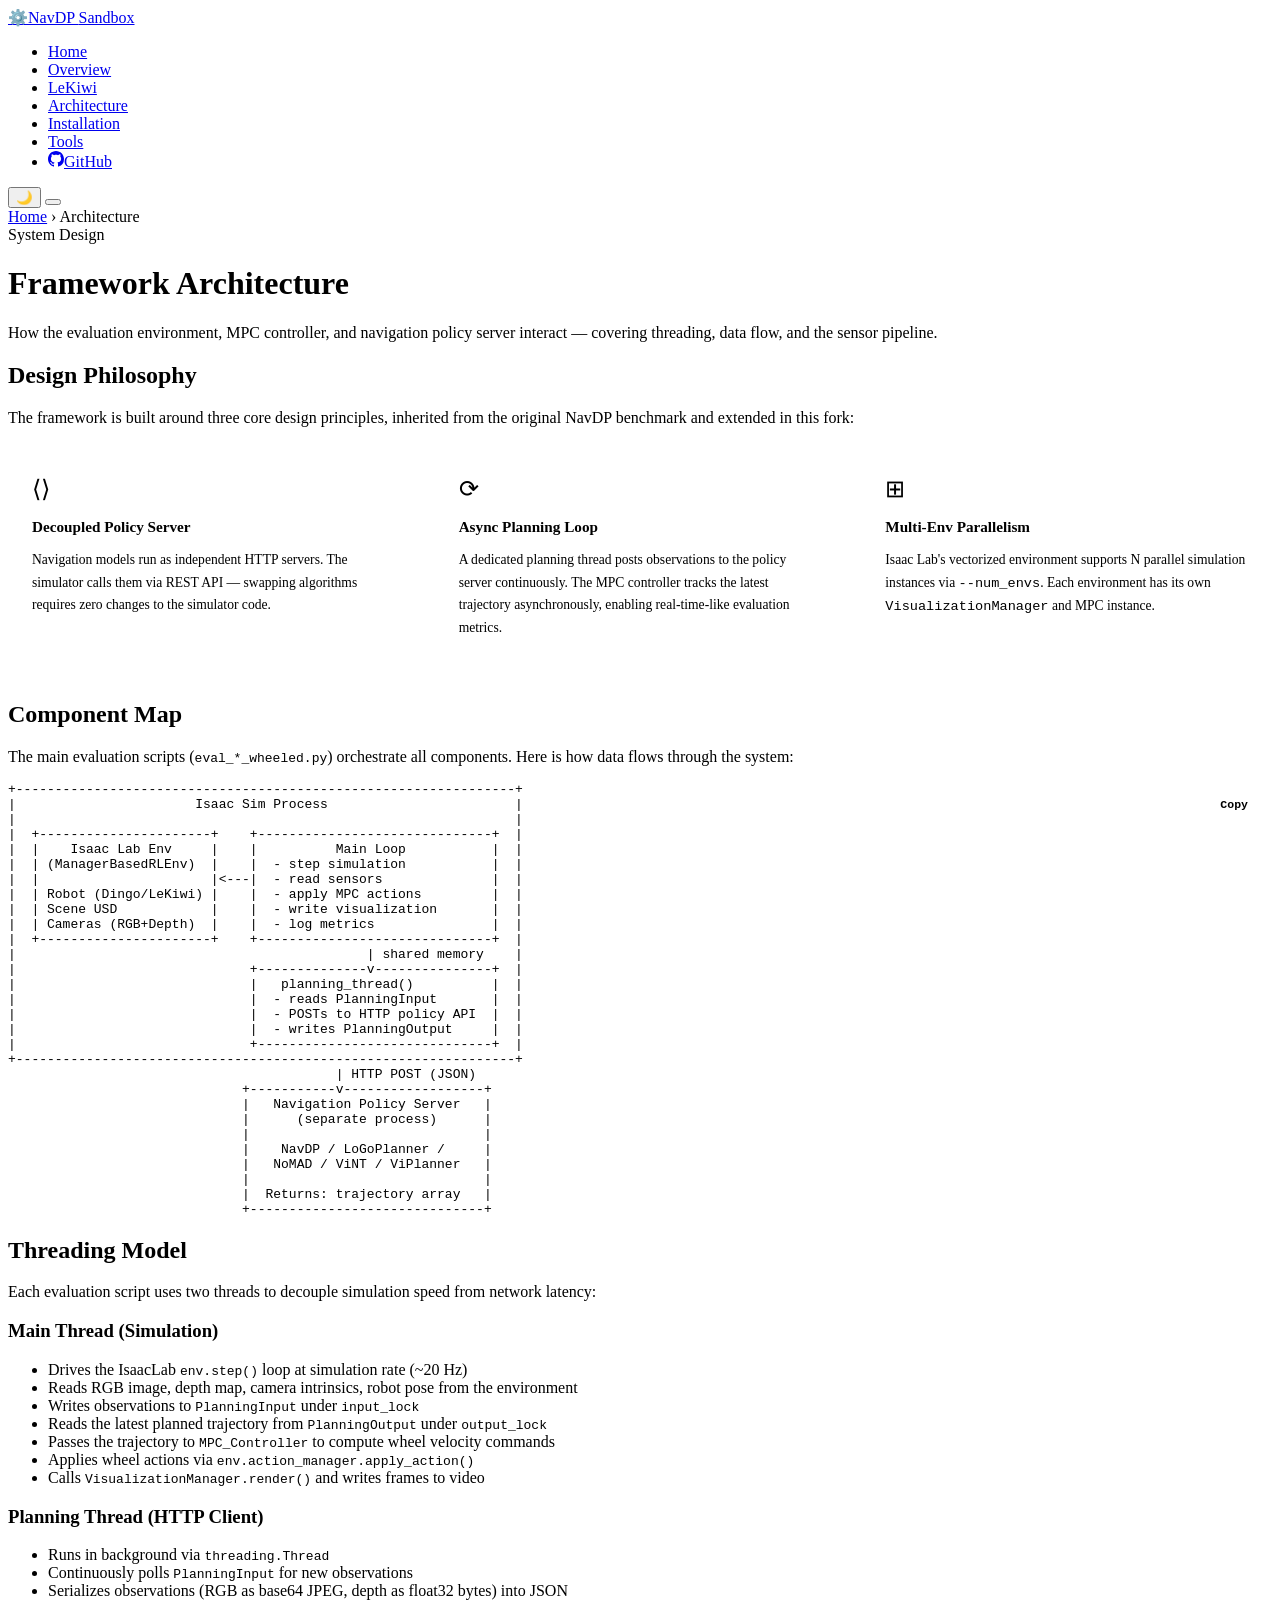
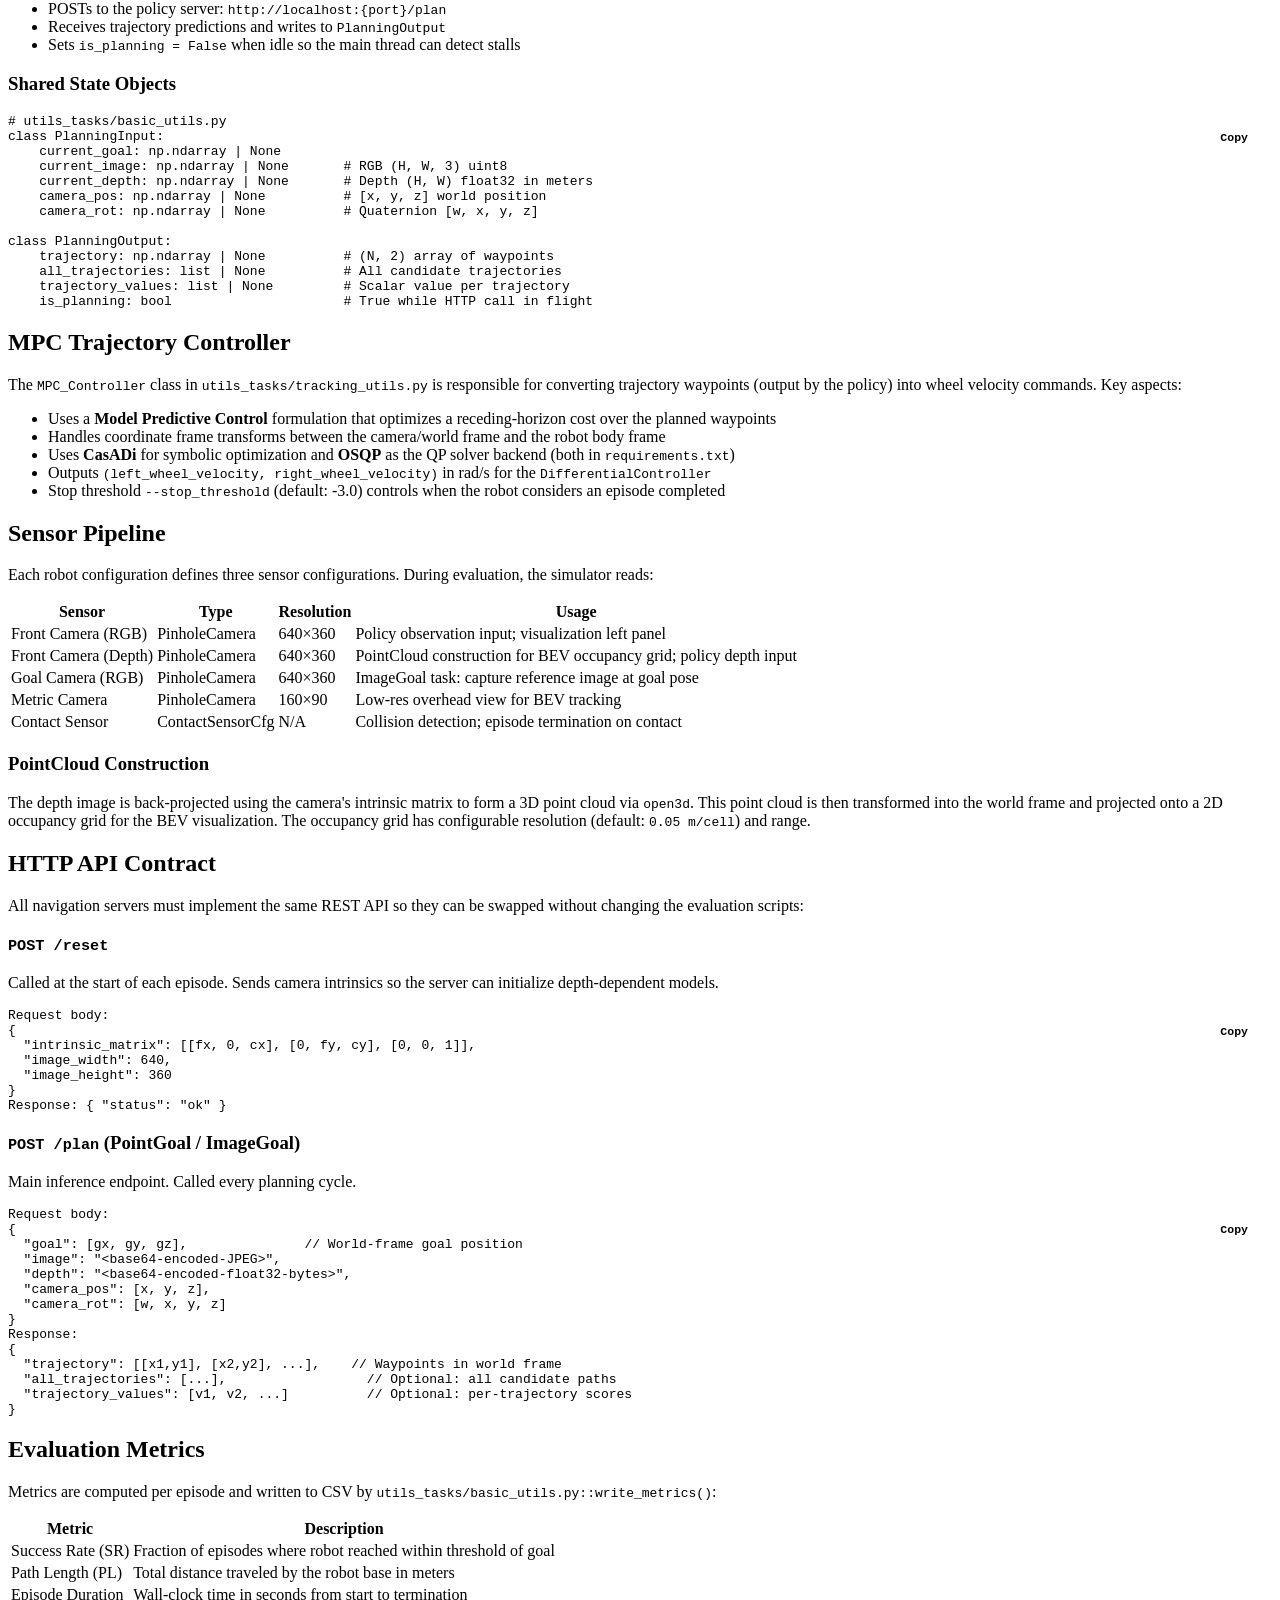
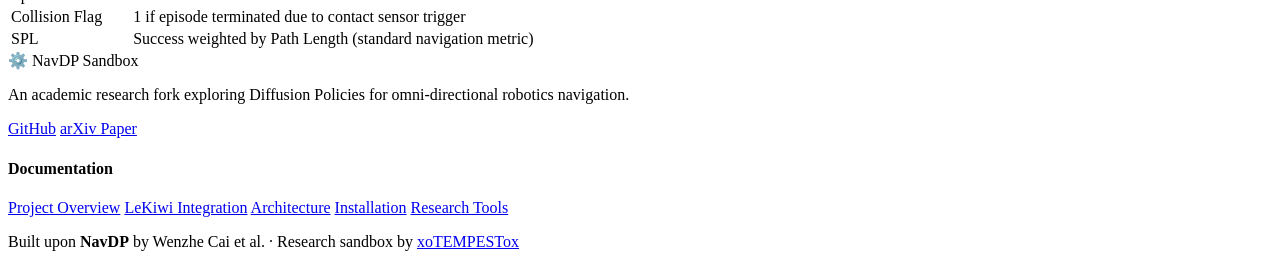
==== commit 1e01079b: "docs: Add light/dark theme toggle and .nojekyll configuration" ====
--- a/docs/architecture.html
+++ b/docs/architecture.html
@@ -8,7 +8,14 @@
   <link rel="preconnect" href="https://fonts.googleapis.com" />
   <link rel="preconnect" href="https://fonts.gstatic.com" crossorigin />
   <link href="https://fonts.googleapis.com/css2?family=Inter:wght@300;400;500;600;700;800;900&family=JetBrains+Mono:wght@400;500;600&family=Outfit:wght@300;400;500;600;700;800&display=swap" rel="stylesheet" />
-  <link rel="stylesheet" href="style.css?v=1.2" />
+  <script>
+    (function() {
+      const savedTheme = localStorage.getItem('theme');
+      if (savedTheme === 'light' || (!savedTheme && window.matchMedia('(prefers-color-scheme: light)').matches)) {
+        document.documentElement.setAttribute('data-theme', 'light');
+      }
+    })();
+  </script>
 </head>
 <body>
 
@@ -24,7 +31,12 @@
         <li><a href="research_tools.html" class="nav-link">Tools</a></li>
         <li><a href="https://github.com/xoTEMPESTox/NavDP" target="_blank" class="nav-cta"><svg width="16" height="16" fill="currentColor" viewBox="0 0 16 16"><path d="M8 0C3.58 0 0 3.58 0 8c0 3.54 2.29 6.53 5.47 7.59.4.07.55-.17.55-.38 0-.19-.01-.82-.01-1.49-2.01.37-2.53-.49-2.69-.94-.09-.23-.48-.94-.82-1.13-.28-.15-.68-.52-.01-.53.63-.01 1.08.58 1.23.82.72 1.21 1.87.87 2.33.66.07-.52.28-.87.51-1.07-1.78-.2-3.64-.89-3.64-3.95 0-.87.31-1.59.82-2.15-.08-.2-.36-1.02.08-2.12 0 0 .67-.21 2.2.82.64-.18 1.32-.27 2-.27.68 0 1.36.09 2 .27 1.53-1.04 2.2-.82 2.2-.82.44 1.1.16 1.92.08 2.12.51.56.82 1.27.82 2.15 0 3.07-1.87 3.75-3.65 3.95.29.25.54.73.54 1.48 0 1.07-.01 1.93-.01 2.2 0 .21.15.46.55.38A8.012 8.012 0 0 0 16 8c0-4.42-3.58-8-8-8z"/></svg>GitHub</a></li>
       </ul>
-      <button class="nav-toggle" id="navToggle" aria-label="Toggle navigation"><span></span><span></span><span></span></button>
+      <div class="nav-actions">
+        <button id="themeToggle" class="theme-toggle-btn" aria-label="Toggle light/dark theme">
+          <span class="theme-toggle-icon">☀️</span>
+        </button>
+        <button class="nav-toggle" id="navToggle" aria-label="Toggle navigation"><span></span><span></span><span></span></button>
+      </div>
     </div>
   </nav>
 
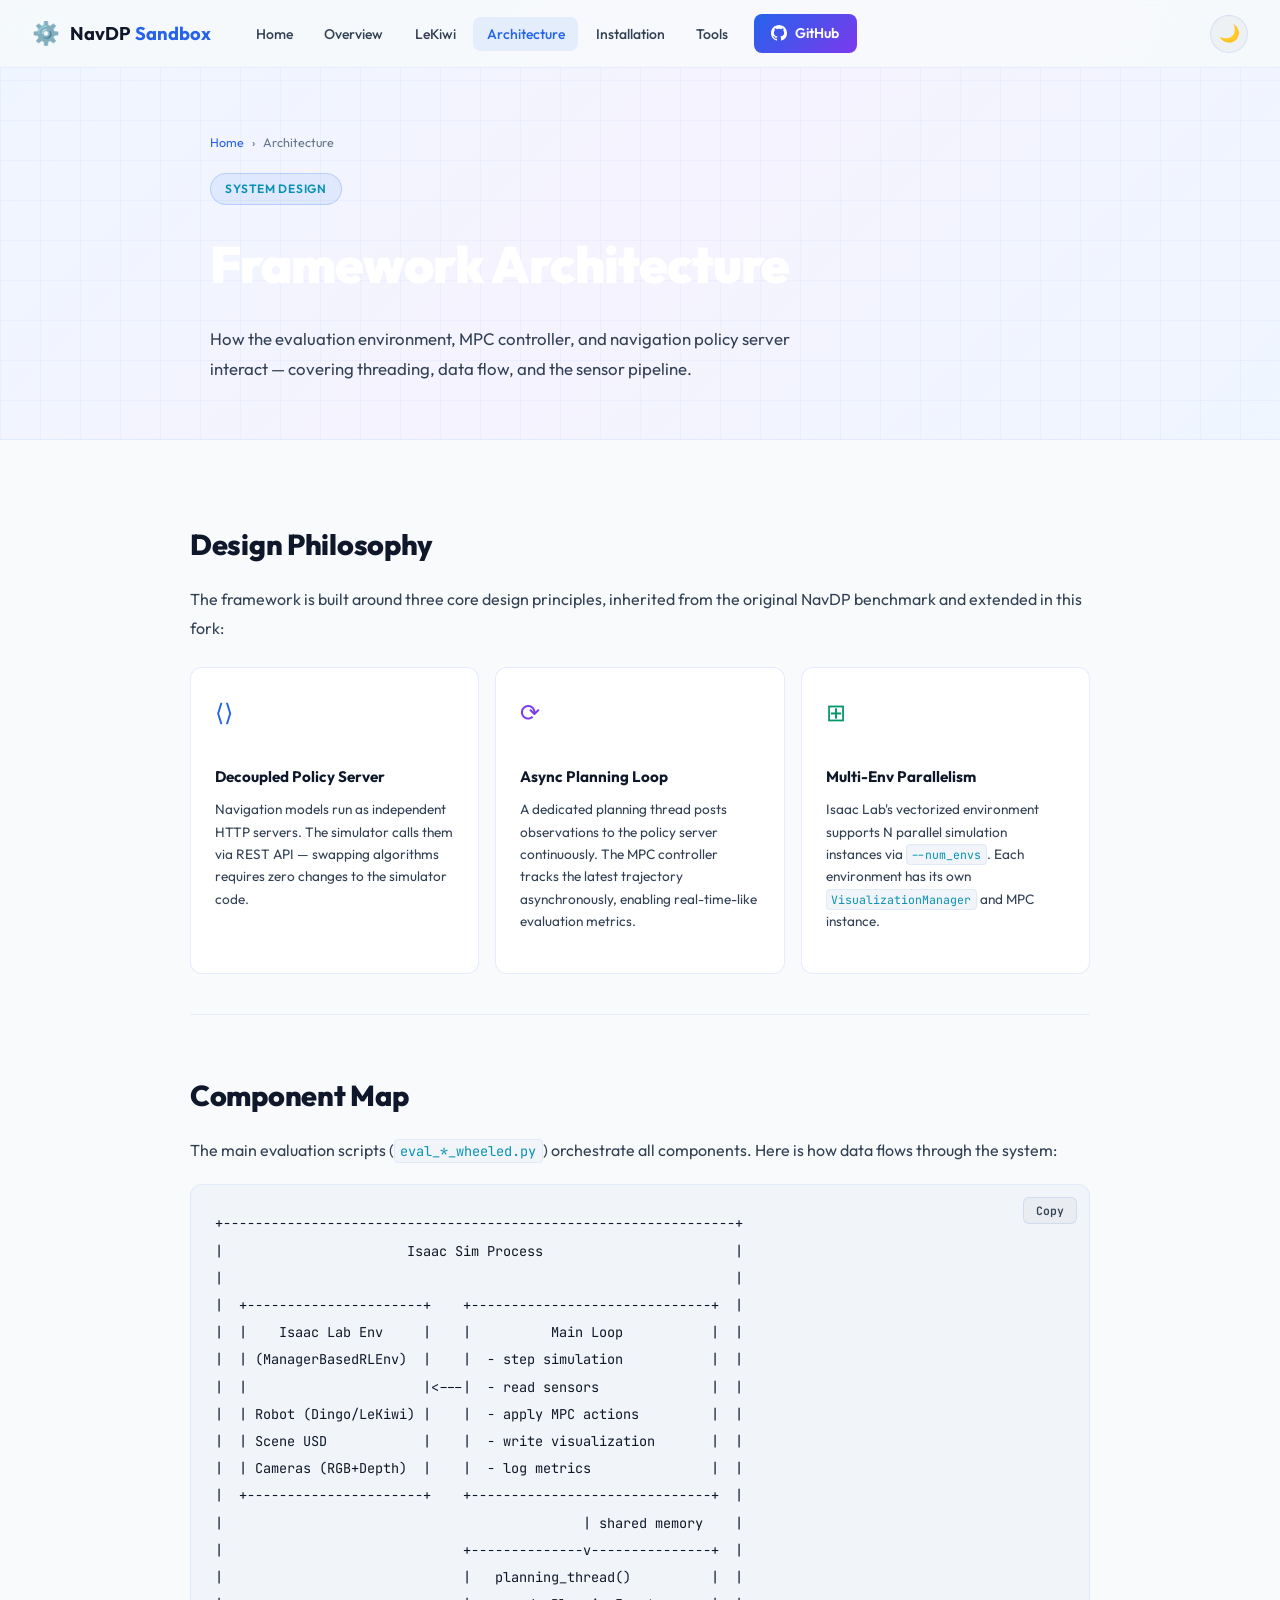
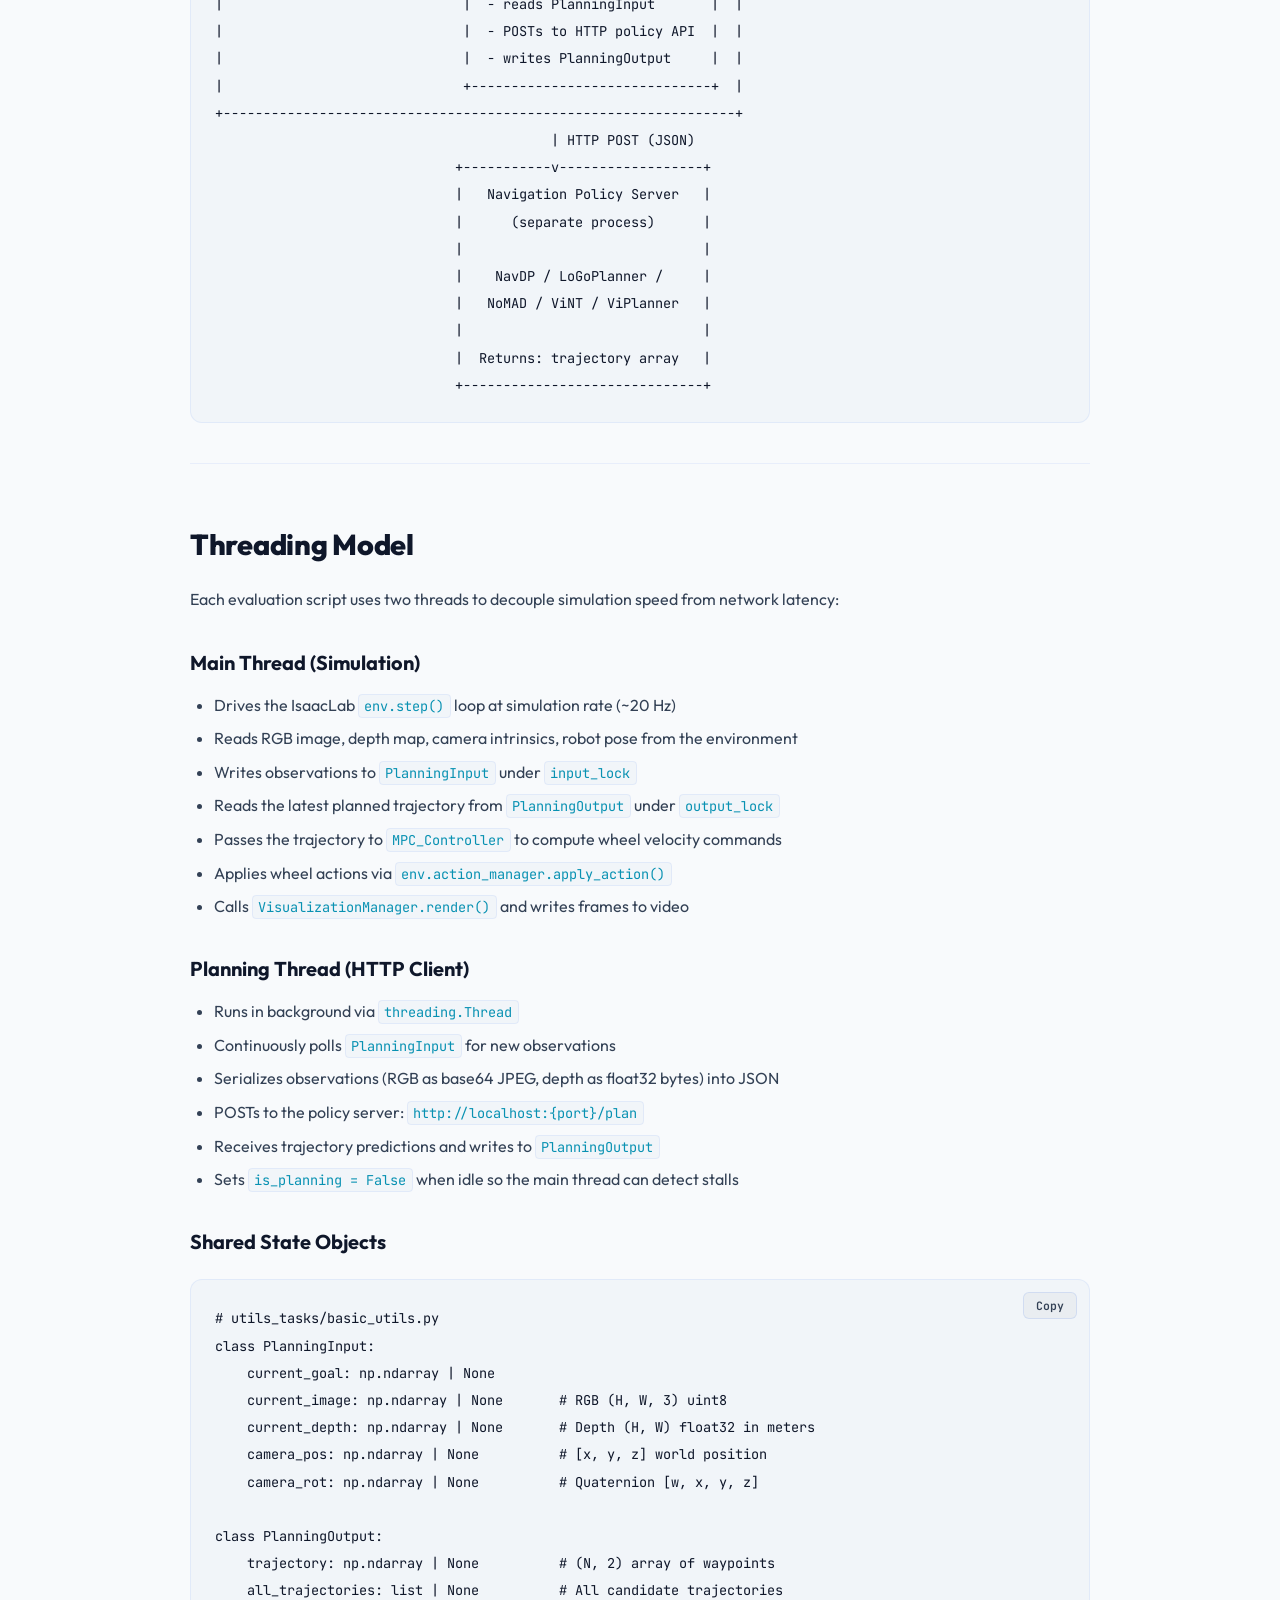
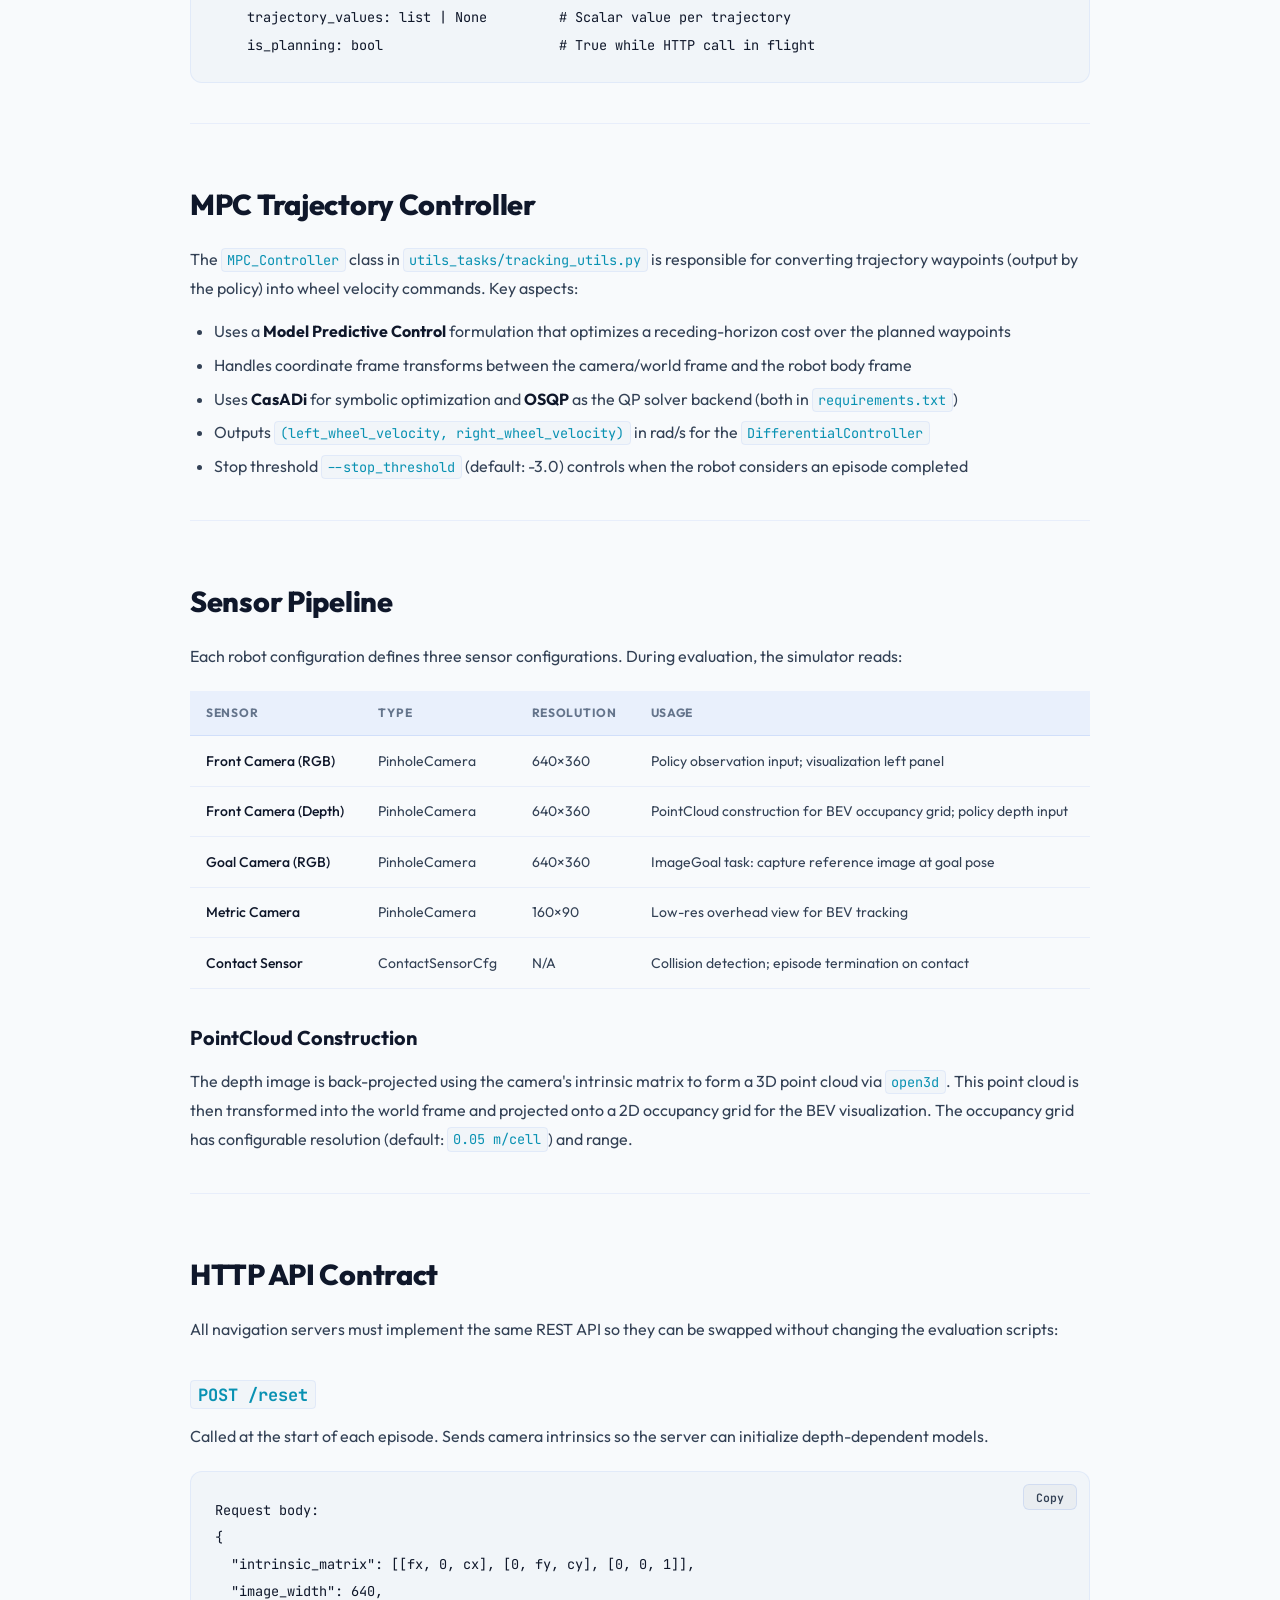
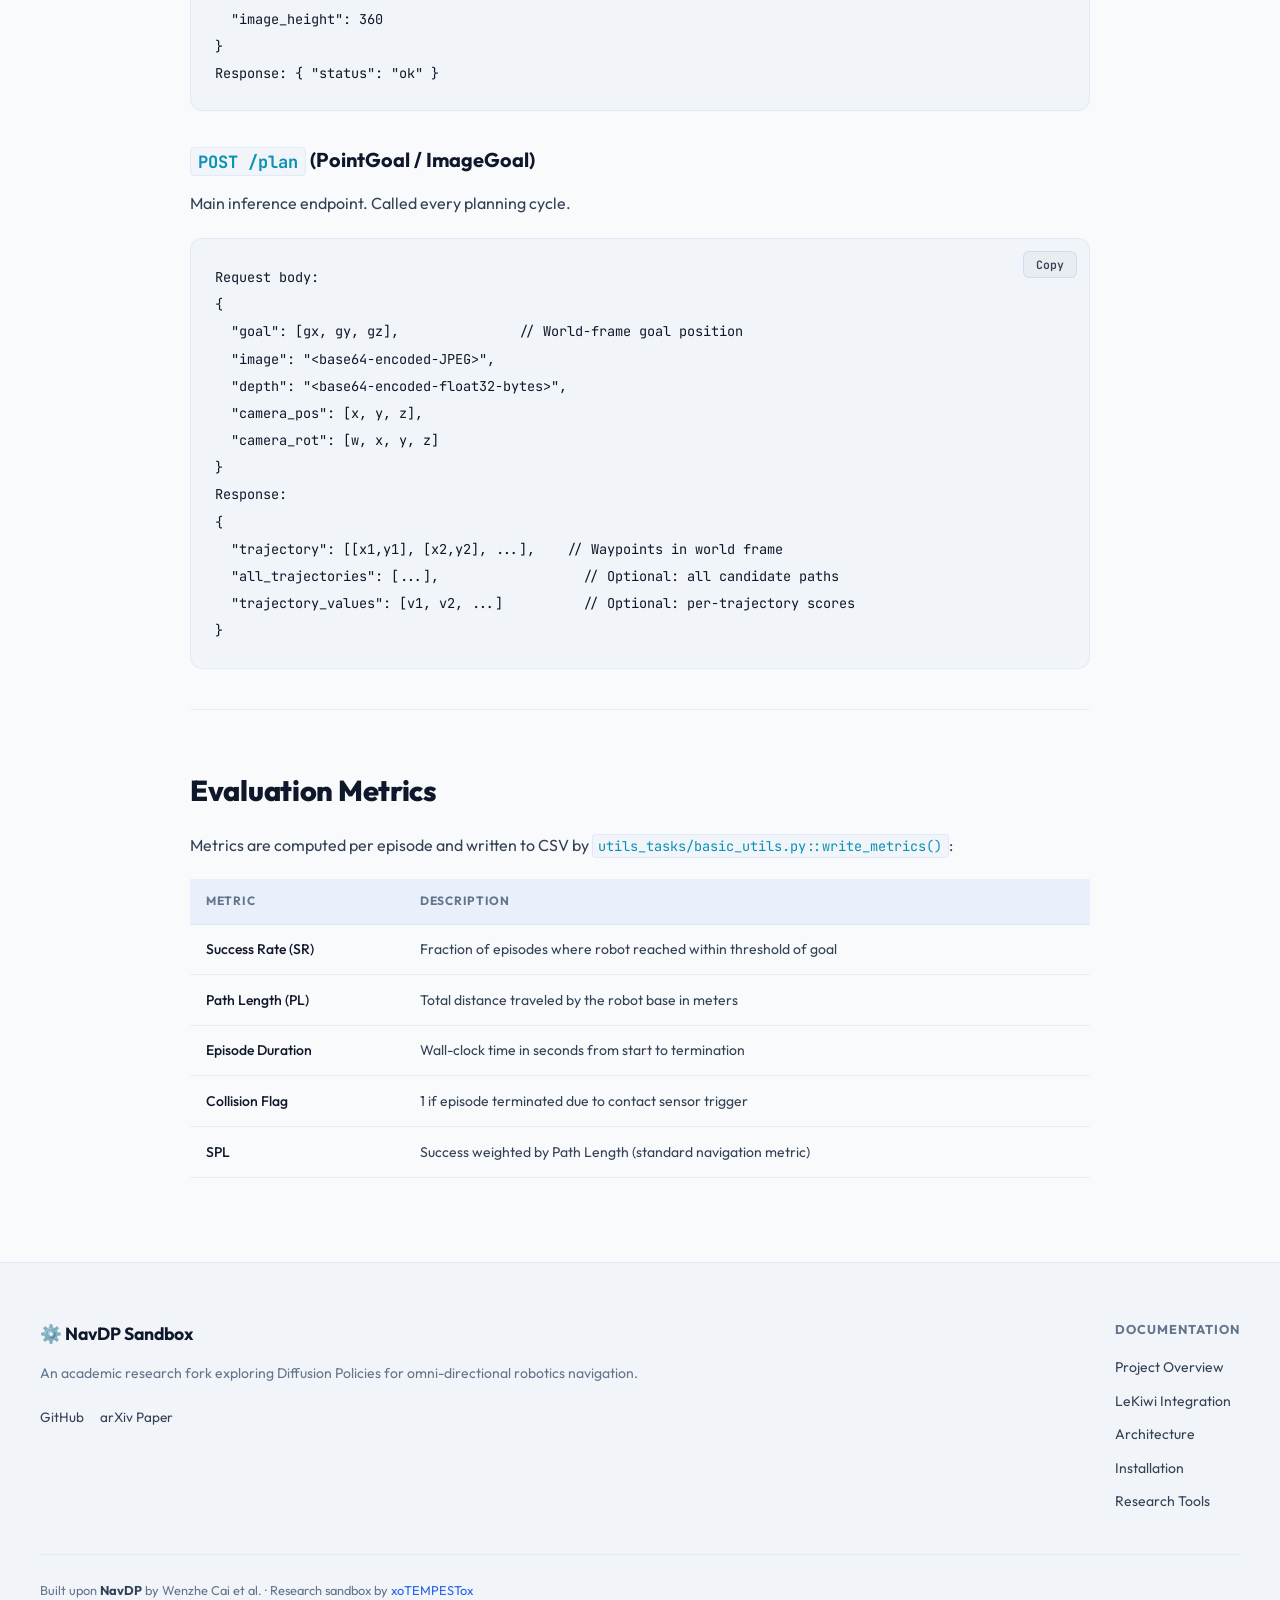
==== commit 4da97c34: "docs: Restore missing style.css stylesheet links" ====
--- a/docs/architecture.html
+++ b/docs/architecture.html
@@ -8,6 +8,7 @@
   <link rel="preconnect" href="https://fonts.googleapis.com" />
   <link rel="preconnect" href="https://fonts.gstatic.com" crossorigin />
   <link href="https://fonts.googleapis.com/css2?family=Inter:wght@300;400;500;600;700;800;900&family=JetBrains+Mono:wght@400;500;600&family=Outfit:wght@300;400;500;600;700;800&display=swap" rel="stylesheet" />
+  <link rel="stylesheet" href="style.css?v=1.2" />
   <script>
     (function() {
       const savedTheme = localStorage.getItem('theme');
--- a/docs/style.css
+++ b/docs/style.css
@@ -0,0 +1,1297 @@
+/* ==========================================
+   NavDP Research Sandbox – Docs Site CSS
+   ========================================== */
+
+/* --- CSS Reset & Tokens --- */
+*, *::before, *::after { box-sizing: border-box; margin: 0; padding: 0; }
+
+:root {
+  --bg-primary: #080c14;
+  --bg-secondary: #0d1424;
+  --bg-card: #0f1a2e;
+  --bg-card-hover: #152238;
+  --bg-code: #060b12;
+
+  --accent-blue: #3b82f6;
+  --accent-cyan: #06b6d4;
+  --accent-purple: #8b5cf6;
+  --accent-green: #10b981;
+  --accent-orange: #f59e0b;
+
+  --gradient-primary: linear-gradient(135deg, #3b82f6 0%, #8b5cf6 100%);
+  --gradient-hero: linear-gradient(135deg, #1e3a5f 0%, #2d1b69 50%, #0c1a3d 100%);
+  --gradient-page-hero: linear-gradient(135deg, #0c1528 0%, #1a0d3d 50%, #0a1f40 100%);
+  --gradient-card: linear-gradient(135deg, rgba(59,130,246,0.08) 0%, rgba(139,92,246,0.08) 100%);
+
+  --text-primary: #e2e8f0;
+  --text-secondary: #94a3b8;
+  --text-muted: #475569;
+  --text-link: #60a5fa;
+  --text-code: #a5f3fc;
+
+  --border-subtle: rgba(59, 130, 246, 0.12);
+  --border-card: rgba(59, 130, 246, 0.18);
+  --border-bright: rgba(59, 130, 246, 0.4);
+
+  --radius-sm: 8px;
+  --radius-md: 12px;
+  --radius-lg: 18px;
+  --radius-xl: 24px;
+
+  --shadow-card: 0 4px 24px rgba(0,0,0,0.4), 0 0 0 1px var(--border-card);
+  --shadow-glow: 0 0 40px rgba(59,130,246,0.15);
+
+  --font-sans: 'Outfit', 'Inter', sans-serif;
+  --font-mono: 'JetBrains Mono', 'Fira Code', monospace;
+
+  --nav-h: 68px;
+  --transition: 0.25s cubic-bezier(0.4,0,0.2,1);
+
+  --bg-navbar: rgba(8, 12, 20, 0.8);
+  --bg-navbar-scrolled: rgba(8, 12, 20, 0.95);
+  --shadow-navbar: 0 4px 32px rgba(0,0,0,0.5);
+  --bg-mobile-menu: rgba(8, 12, 20, 0.98);
+
+  --bg-glass: rgba(255, 255, 255, 0.04);
+  --text-white: #ffffff;
+  --text-on-dark: #ffffff;
+  --hero-orb-opacity: 0.18;
+}
+
+[data-theme="light"] {
+  --bg-primary: #f8fafc;
+  --bg-secondary: #f1f5f9;
+  --bg-card: #ffffff;
+  --bg-card-hover: #f1f5f9;
+  --bg-code: #f1f5f9;
+
+  --accent-blue: #2563eb;
+  --accent-cyan: #0891b2;
+  --accent-purple: #7c3aed;
+  --accent-green: #059669;
+  --accent-orange: #d97706;
+
+  --gradient-primary: linear-gradient(135deg, #2563eb 0%, #7c3aed 100%);
+  --gradient-hero: linear-gradient(135deg, #eff6ff 0%, #f5f3ff 50%, #eff6ff 100%);
+  --gradient-page-hero: linear-gradient(135deg, #eff6ff 0%, #f5f3ff 50%, #eff6ff 100%);
+  --gradient-card: linear-gradient(135deg, rgba(37,99,235,0.04) 0%, rgba(124,58,237,0.04) 100%);
+
+  --text-primary: #0f172a;
+  --text-secondary: #334155;
+  --text-muted: #64748b;
+  --text-link: #2563eb;
+  --text-code: #0f172a;
+
+  --border-subtle: rgba(37, 99, 235, 0.08);
+  --border-card: rgba(37, 99, 235, 0.12);
+  --border-bright: rgba(37, 99, 235, 0.3);
+
+  --shadow-card: 0 4px 20px rgba(0,0,0,0.05), 0 0 0 1px var(--border-card);
+  --shadow-glow: 0 0 30px rgba(37,99,235,0.08);
+
+  --bg-navbar: rgba(248, 250, 252, 0.8);
+  --bg-navbar-scrolled: rgba(248, 250, 252, 0.95);
+  --shadow-navbar: 0 4px 20px rgba(0,0,0,0.05);
+  --bg-mobile-menu: rgba(248, 250, 252, 0.98);
+
+  --bg-glass: rgba(0, 0, 0, 0.03);
+  --text-white: #0f172a;
+  --text-on-dark: #ffffff;
+  --hero-orb-opacity: 0.12;
+}
+
+html { scroll-behavior: smooth; }
+
+body {
+  font-family: var(--font-sans);
+  background: var(--bg-primary);
+  color: var(--text-primary);
+  line-height: 1.7;
+  -webkit-font-smoothing: antialiased;
+}
+
+a { color: var(--text-link); text-decoration: none; }
+a:hover { color: #93c5fd; }
+
+/* ==========================================
+   NAVIGATION
+   ========================================== */
+.navbar {
+  position: fixed;
+  top: 0; left: 0; right: 0;
+  height: var(--nav-h);
+  z-index: 1000;
+  background: var(--bg-navbar);
+  backdrop-filter: blur(20px) saturate(180%);
+  border-bottom: 1px solid var(--border-subtle);
+  transition: background var(--transition), box-shadow var(--transition);
+}
+.navbar.scrolled {
+  background: var(--bg-navbar-scrolled);
+  box-shadow: var(--shadow-navbar);
+}
+.nav-container {
+  max-width: 1280px;
+  margin: 0 auto;
+  padding: 0 2rem;
+  height: 100%;
+  display: flex;
+  align-items: center;
+  justify-content: space-between;
+  gap: 2rem;
+}
+.nav-logo {
+  display: flex;
+  align-items: center;
+  gap: 0.6rem;
+  font-size: 1.15rem;
+  font-weight: 700;
+  color: var(--text-primary);
+  text-decoration: none;
+  flex-shrink: 0;
+}
+.logo-icon { font-size: 1.4rem; }
+.logo-accent { color: var(--accent-blue); }
+
+.nav-links {
+  display: flex;
+  align-items: center;
+  gap: 0.25rem;
+  list-style: none;
+}
+.nav-link {
+  padding: 0.5rem 0.85rem;
+  border-radius: var(--radius-sm);
+  color: var(--text-secondary);
+  font-size: 0.875rem;
+  font-weight: 500;
+  transition: color var(--transition), background var(--transition);
+  white-space: nowrap;
+}
+.nav-link:hover, .nav-link.active {
+  color: var(--text-primary);
+  background: rgba(59, 130, 246, 0.1);
+}
+.nav-link.active { color: var(--accent-blue); }
+
+.nav-cta {
+  display: flex;
+  align-items: center;
+  gap: 0.5rem;
+  padding: 0.5rem 1.1rem;
+  background: var(--gradient-primary);
+  color: #fff !important;
+  border-radius: var(--radius-sm);
+  font-size: 0.875rem;
+  font-weight: 600;
+  transition: opacity var(--transition), transform var(--transition);
+  margin-left: 0.5rem;
+}
+.nav-cta:hover { opacity: 0.9; transform: translateY(-1px); }
+
+.nav-toggle {
+  display: none;
+  flex-direction: column;
+  gap: 5px;
+  background: none;
+  border: none;
+  cursor: pointer;
+  padding: 4px;
+}
+.nav-toggle span {
+  display: block;
+  width: 22px;
+  height: 2px;
+  background: var(--text-secondary);
+  border-radius: 2px;
+  transition: var(--transition);
+}
+
+/* ==========================================
+   HERO
+   ========================================== */
+.hero {
+  position: relative;
+  min-height: 100vh;
+  display: flex;
+  align-items: center;
+  justify-content: center;
+  overflow: hidden;
+  padding: var(--nav-h) 2rem 4rem;
+}
+.hero-bg {
+  position: absolute;
+  inset: 0;
+  background: var(--gradient-hero);
+  z-index: 0;
+}
+.hero-grid {
+  position: absolute;
+  inset: 0;
+  background-image:
+    linear-gradient(rgba(59,130,246,0.06) 1px, transparent 1px),
+    linear-gradient(90deg, rgba(59,130,246,0.06) 1px, transparent 1px);
+  background-size: 60px 60px;
+  animation: gridPulse 8s ease-in-out infinite;
+}
+@keyframes gridPulse {
+  0%,100% { opacity: 0.6; }
+  50% { opacity: 1; }
+}
+.hero-orb {
+  position: absolute;
+  border-radius: 50%;
+  filter: blur(80px);
+  animation: orbFloat 12s ease-in-out infinite;
+}
+.hero-orb-1 { width: 600px; height: 600px; background: rgba(59,130,246,var(--hero-orb-opacity)); top: -150px; left: -100px; animation-delay: 0s; }
+.hero-orb-2 { width: 400px; height: 400px; background: rgba(139,92,246,var(--hero-orb-opacity)); bottom: -100px; right: -50px; animation-delay: -4s; }
+.hero-orb-3 { width: 300px; height: 300px; background: rgba(6,182,212,var(--hero-orb-opacity)); top: 50%; right: 20%; animation-delay: -8s; }
+@keyframes orbFloat {
+  0%,100% { transform: translate(0,0) scale(1); }
+  33% { transform: translate(30px,-30px) scale(1.05); }
+  66% { transform: translate(-20px,20px) scale(0.95); }
+}
+
+.hero-content {
+  position: relative;
+  z-index: 1;
+  text-align: center;
+  max-width: 860px;
+  animation: fadeInUp 0.8s ease both;
+}
+@keyframes fadeInUp {
+  from { opacity: 0; transform: translateY(30px); }
+  to { opacity: 1; transform: translateY(0); }
+}
+
+.hero-badge {
+  display: inline-flex;
+  align-items: center;
+  gap: 0.5rem;
+  padding: 0.4rem 1rem;
+  background: rgba(59, 130, 246, 0.12);
+  border: 1px solid rgba(59, 130, 246, 0.3);
+  border-radius: 100px;
+  font-size: 0.8rem;
+  font-weight: 500;
+  color: var(--accent-cyan);
+  letter-spacing: 0.04em;
+  margin-bottom: 1.5rem;
+}
+.badge-dot {
+  width: 7px; height: 7px;
+  background: var(--accent-green);
+  border-radius: 50%;
+  animation: pulse 2s ease-in-out infinite;
+}
+@keyframes pulse {
+  0%,100% { opacity: 1; transform: scale(1); }
+  50% { opacity: 0.5; transform: scale(0.8); }
+}
+
+.hero-title {
+  font-family: var(--font-sans);
+  font-size: clamp(3rem, 8vw, 5.5rem);
+  font-weight: 900;
+  line-height: 1.05;
+  letter-spacing: -0.02em;
+  color: #fff;
+  margin-bottom: 0.3rem;
+}
+.hero-title-accent {
+  background: var(--gradient-primary);
+  -webkit-background-clip: text;
+  -webkit-text-fill-color: transparent;
+  background-clip: text;
+  display: inline-block;
+}
+.hero-title-line { display: block; }
+
+.hero-subtitle {
+  font-size: clamp(1rem, 2.5vw, 1.2rem);
+  color: var(--text-secondary);
+  max-width: 640px;
+  margin: 1.2rem auto 2.2rem;
+  line-height: 1.8;
+}
+.hero-subtitle strong { color: var(--text-primary); }
+.inline-link { color: var(--accent-cyan); border-bottom: 1px solid rgba(6,182,212,0.4); }
+.inline-link:hover { color: #67e8f9; border-color: #67e8f9; }
+
+.hero-actions {
+  display: flex;
+  flex-wrap: wrap;
+  gap: 0.85rem;
+  justify-content: center;
+  margin-bottom: 3rem;
+}
+
+.hero-stats {
+  display: flex;
+  align-items: center;
+  justify-content: center;
+  gap: 0;
+  background: var(--bg-glass);
+  border: 1px solid var(--border-subtle);
+  border-radius: var(--radius-lg);
+  padding: 1.2rem 2rem;
+  backdrop-filter: blur(10px);
+  flex-wrap: wrap;
+  gap: 0;
+}
+.stat {
+  display: flex;
+  flex-direction: column;
+  align-items: center;
+  padding: 0 1.8rem;
+}
+.stat-value {
+  font-size: 1.8rem;
+  font-weight: 800;
+  color: #fff;
+  line-height: 1;
+}
+.stat-label {
+  font-size: 0.75rem;
+  color: var(--text-muted);
+  margin-top: 0.3rem;
+  white-space: nowrap;
+}
+.stat-div {
+  width: 1px;
+  height: 40px;
+  background: var(--border-subtle);
+}
+
+.hero-scroll-hint {
+  position: absolute;
+  bottom: 2rem;
+  left: 50%;
+  transform: translateX(-50%);
+  display: flex;
+  flex-direction: column;
+  align-items: center;
+  gap: 0.5rem;
+  color: var(--text-muted);
+  font-size: 0.75rem;
+  animation: scrollHint 3s ease-in-out infinite;
+}
+.scroll-arrow {
+  width: 1px;
+  height: 30px;
+  background: linear-gradient(to bottom, var(--text-muted), transparent);
+}
+@keyframes scrollHint {
+  0%,100% { opacity: 0.4; transform: translateX(-50%) translateY(0); }
+  50% { opacity: 1; transform: translateX(-50%) translateY(8px); }
+}
+
+/* ==========================================
+   BUTTONS
+   ========================================== */
+.btn {
+  display: inline-flex;
+  align-items: center;
+  gap: 0.5rem;
+  padding: 0.75rem 1.6rem;
+  border-radius: var(--radius-md);
+  font-size: 0.9rem;
+  font-weight: 600;
+  font-family: var(--font-sans);
+  cursor: pointer;
+  border: none;
+  transition: all var(--transition);
+  text-decoration: none;
+  white-space: nowrap;
+}
+.btn-primary {
+  background: var(--gradient-primary);
+  color: #fff;
+  box-shadow: 0 4px 16px rgba(59,130,246,0.3);
+}
+.btn-primary:hover {
+  transform: translateY(-2px);
+  box-shadow: 0 8px 24px rgba(59,130,246,0.45);
+  color: #fff;
+}
+.btn-secondary {
+  background: rgba(59, 130, 246, 0.1);
+  color: var(--accent-blue);
+  border: 1px solid var(--border-card);
+}
+.btn-secondary:hover {
+  background: rgba(59, 130, 246, 0.2);
+  color: #93c5fd;
+  transform: translateY(-2px);
+}
+.btn-ghost {
+  background: var(--bg-glass);
+  color: var(--text-secondary);
+  border: 1px solid var(--border-subtle);
+}
+.btn-ghost:hover {
+  background: var(--bg-card-hover);
+  color: var(--text-primary);
+  transform: translateY(-2px);
+}
+
+/* ==========================================
+   SECTIONS
+   ========================================== */
+.section {
+  padding: 6rem 2rem;
+}
+.section-dark {
+  background: var(--bg-secondary);
+  border-top: 1px solid var(--border-subtle);
+  border-bottom: 1px solid var(--border-subtle);
+}
+.container {
+  max-width: 1200px;
+  margin: 0 auto;
+}
+.section-header {
+  text-align: center;
+  margin-bottom: 3.5rem;
+}
+.section-badge {
+  display: inline-block;
+  padding: 0.3rem 0.9rem;
+  background: rgba(59,130,246,0.1);
+  border: 1px solid rgba(59,130,246,0.25);
+  border-radius: 100px;
+  font-size: 0.75rem;
+  font-weight: 600;
+  color: var(--accent-cyan);
+  letter-spacing: 0.06em;
+  text-transform: uppercase;
+  margin-bottom: 1rem;
+}
+.section-title {
+  font-size: clamp(1.8rem, 4vw, 2.8rem);
+  font-weight: 800;
+  color: var(--text-primary);
+  margin-bottom: 0.8rem;
+  letter-spacing: -0.02em;
+}
+.section-subtitle {
+  font-size: 1.05rem;
+  color: var(--text-secondary);
+  max-width: 560px;
+  margin: 0 auto;
+}
+
+/* ==========================================
+   CARDS
+   ========================================== */
+.cards-grid {
+  display: grid;
+  grid-template-columns: repeat(auto-fit, minmax(320px, 1fr));
+  gap: 1.5rem;
+}
+.card {
+  background: var(--bg-card);
+  border: 1px solid var(--border-card);
+  border-radius: var(--radius-lg);
+  padding: 2rem;
+  position: relative;
+  transition: all var(--transition);
+  text-decoration: none;
+  display: block;
+  overflow: hidden;
+}
+.card::before {
+  content: '';
+  position: absolute;
+  inset: 0;
+  background: var(--gradient-card);
+  opacity: 0;
+  transition: opacity var(--transition);
+}
+.card:hover {
+  border-color: var(--border-bright);
+  transform: translateY(-4px);
+  box-shadow: var(--shadow-card), var(--shadow-glow);
+}
+.card:hover::before { opacity: 1; }
+.card-featured {
+  border-color: rgba(139,92,246,0.3);
+  background: linear-gradient(135deg, #0f1a2e 0%, #160d2e 100%);
+}
+.card-icon {
+  font-size: 2.2rem;
+  margin-bottom: 1.2rem;
+}
+.card-title {
+  font-size: 1.2rem;
+  font-weight: 700;
+  color: var(--text-primary);
+  margin-bottom: 0.75rem;
+}
+.card-desc {
+  font-size: 0.92rem;
+  color: var(--text-secondary);
+  line-height: 1.7;
+  margin-bottom: 1.2rem;
+  position: relative;
+  z-index: 1;
+}
+.card-desc strong { color: var(--text-primary); }
+.card-desc code {
+  font-family: var(--font-mono);
+  font-size: 0.82em;
+  background: rgba(0,0,0,0.3);
+  padding: 0.15em 0.4em;
+  border-radius: 4px;
+  color: var(--accent-cyan);
+}
+.card-link { color: var(--accent-blue); }
+.card-tags { display: flex; flex-wrap: wrap; gap: 0.5rem; margin-bottom: 1rem; position: relative; z-index: 1; }
+.tag {
+  padding: 0.25rem 0.7rem;
+  background: rgba(59,130,246,0.1);
+  border: 1px solid rgba(59,130,246,0.2);
+  border-radius: 100px;
+  font-size: 0.72rem;
+  font-weight: 500;
+  color: var(--accent-cyan);
+}
+.card-arrow {
+  color: var(--accent-blue);
+  font-size: 1.2rem;
+  position: absolute;
+  bottom: 1.5rem;
+  right: 1.5rem;
+  transition: transform var(--transition);
+}
+.card:hover .card-arrow { transform: translateX(4px); }
+
+/* ==========================================
+   TASKS SECTION
+   ========================================== */
+.tasks-grid {
+  display: grid;
+  grid-template-columns: repeat(auto-fit, minmax(300px, 1fr));
+  gap: 1.5rem;
+}
+.task-card {
+  display: flex;
+  gap: 1.25rem;
+  background: var(--bg-card);
+  border: 1px solid var(--border-card);
+  border-radius: var(--radius-lg);
+  padding: 1.75rem;
+  transition: all var(--transition);
+  min-width: 0;
+}
+.task-card:hover {
+  border-color: var(--border-bright);
+  transform: translateY(-3px);
+  box-shadow: var(--shadow-card);
+}
+.task-icon {
+  flex-shrink: 0;
+  width: 56px; height: 56px;
+  border-radius: var(--radius-md);
+  display: flex;
+  align-items: center;
+  justify-content: center;
+}
+.task-icon-blue { background: rgba(59,130,246,0.12); color: var(--accent-blue); border: 1px solid rgba(59,130,246,0.2); }
+.task-icon-green { background: rgba(16,185,129,0.12); color: var(--accent-green); border: 1px solid rgba(16,185,129,0.2); }
+.task-icon-purple { background: rgba(139,92,246,0.12); color: var(--accent-purple); border: 1px solid rgba(139,92,246,0.2); }
+.task-content { min-width: 0; }
+.task-content h3 { font-size: 1.05rem; font-weight: 700; margin-bottom: 0.5rem; color: var(--text-primary); }
+.task-content p { font-size: 0.875rem; color: var(--text-secondary); margin-bottom: 0.75rem; line-height: 1.6; }
+.code-snippet {
+  display: block;
+  font-family: var(--font-mono);
+  font-size: 0.72rem;
+  background: var(--bg-code);
+  border: 1px solid var(--border-subtle);
+  border-radius: var(--radius-sm);
+  padding: 0.6rem 0.85rem;
+  color: var(--accent-green);
+  overflow-x: auto;
+  white-space: nowrap;
+}
+
+/* ==========================================
+   ARCHITECTURE DIAGRAM
+   ========================================== */
+.arch-diagram {
+  display: flex;
+  flex-direction: column;
+  align-items: center;
+  gap: 0;
+  max-width: 780px;
+  margin: 0 auto 2.5rem;
+}
+.arch-layer {
+  width: 100%;
+  border-radius: var(--radius-lg);
+  padding: 1.5rem 2rem;
+  border: 1px solid var(--border-card);
+}
+.arch-layer-1 { background: linear-gradient(135deg, rgba(59,130,246,0.08) 0%, rgba(6,182,212,0.06) 100%); border-color: rgba(59,130,246,0.25); }
+.arch-layer-2 { background: linear-gradient(135deg, rgba(139,92,246,0.1) 0%, rgba(59,130,246,0.06) 100%); border-color: rgba(139,92,246,0.3); }
+.arch-layer-3 { background: linear-gradient(135deg, rgba(16,185,129,0.08) 0%, rgba(6,182,212,0.06) 100%); border-color: rgba(16,185,129,0.25); }
+.arch-layer-label {
+  font-size: 0.75rem;
+  font-weight: 700;
+  text-transform: uppercase;
+  letter-spacing: 0.08em;
+  color: var(--text-muted);
+  margin-bottom: 0.85rem;
+}
+.arch-layer-content {
+  display: flex;
+  flex-wrap: wrap;
+  gap: 0.75rem;
+  margin-bottom: 0.85rem;
+}
+.arch-block {
+  padding: 0.5rem 1.1rem;
+  background: rgba(255,255,255,0.04);
+  border: 1px solid var(--border-subtle);
+  border-radius: var(--radius-sm);
+  font-size: 0.875rem;
+  font-weight: 500;
+  color: var(--text-primary);
+}
+.arch-block-accent {
+  background: rgba(139,92,246,0.1);
+  border-color: rgba(139,92,246,0.25);
+  color: #c4b5fd;
+}
+.arch-layer-desc {
+  font-size: 0.78rem;
+  color: var(--text-muted);
+}
+.arch-arrow-down {
+  display: flex;
+  flex-direction: column;
+  align-items: center;
+  gap: 0.3rem;
+  color: var(--text-muted);
+  font-size: 0.72rem;
+  padding: 0.5rem 0;
+}
+.arch-cta { text-align: center; margin-top: 1rem; }
+
+/* ==========================================
+   BASELINES GRID
+   ========================================== */
+.baselines-grid {
+  display: grid;
+  grid-template-columns: repeat(auto-fit, minmax(270px, 1fr));
+  gap: 1.25rem;
+}
+.baseline-card {
+  background: var(--bg-card);
+  border: 1px solid var(--border-card);
+  border-radius: var(--radius-lg);
+  padding: 1.75rem;
+  transition: all var(--transition);
+}
+.baseline-card:hover {
+  border-color: var(--border-bright);
+  transform: translateY(-3px);
+  box-shadow: var(--shadow-card);
+}
+.baseline-header {
+  display: flex;
+  align-items: baseline;
+  gap: 0.75rem;
+  margin-bottom: 0.85rem;
+}
+.baseline-num {
+  font-size: 0.75rem;
+  font-weight: 700;
+  color: var(--text-muted);
+  font-family: var(--font-mono);
+}
+.baseline-card h3 { font-size: 1.1rem; font-weight: 700; color: var(--text-primary); }
+.baseline-card p { font-size: 0.875rem; color: var(--text-secondary); line-height: 1.65; margin-bottom: 1rem; }
+.baseline-files { display: flex; flex-direction: column; gap: 0.4rem; }
+.baseline-files code {
+  font-family: var(--font-mono);
+  font-size: 0.72rem;
+  color: var(--accent-cyan);
+  background: var(--bg-code);
+  border: 1px solid var(--border-subtle);
+  border-radius: var(--radius-sm);
+  padding: 0.35rem 0.65rem;
+  display: block;
+  overflow-x: auto;
+  white-space: nowrap;
+}
+
+/* ==========================================
+   QUICK START
+   ========================================== */
+.quickstart-steps {
+  max-width: 820px;
+  margin: 0 auto 2rem;
+  display: flex;
+  flex-direction: column;
+  gap: 2rem;
+}
+.qs-step {
+  display: flex;
+  gap: 1.5rem;
+  align-items: flex-start;
+}
+.qs-num {
+  flex-shrink: 0;
+  width: 40px; height: 40px;
+  background: var(--gradient-primary);
+  border-radius: 50%;
+  display: flex;
+  align-items: center;
+  justify-content: center;
+  font-size: 0.9rem;
+  font-weight: 800;
+  color: #fff;
+  margin-top: 0.2rem;
+}
+.qs-content { flex: 1; }
+.qs-content h3 { font-size: 1.05rem; font-weight: 700; color: var(--text-primary); margin-bottom: 0.75rem; }
+.code-block {
+  background: var(--bg-code);
+  border: 1px solid var(--border-subtle);
+  border-radius: var(--radius-md);
+  padding: 1.25rem 1.5rem;
+  overflow-x: auto;
+}
+.code-block code {
+  font-family: var(--font-mono);
+  font-size: 0.83rem;
+  color: var(--text-code);
+  white-space: pre;
+  line-height: 1.7;
+}
+.qs-cta { text-align: center; }
+
+/* ==========================================
+   RESEARCH LOG TIMELINE
+   ========================================== */
+.log-timeline {
+  max-width: 820px;
+  margin: 0 auto 2.5rem;
+  display: flex;
+  flex-direction: column;
+  gap: 0;
+  position: relative;
+}
+.log-timeline::before {
+  content: '';
+  position: absolute;
+  left: 2.5rem;
+  top: 0; bottom: 0;
+  width: 2px;
+  background: linear-gradient(to bottom, var(--accent-blue), var(--accent-purple), var(--accent-green));
+  opacity: 0.3;
+}
+.log-entry {
+  display: flex;
+  gap: 1.5rem;
+  padding: 1.5rem 0;
+  position: relative;
+}
+.log-chapter {
+  flex-shrink: 0;
+  width: 52px; height: 52px;
+  background: var(--bg-card);
+  border: 2px solid var(--border-card);
+  border-radius: 50%;
+  display: flex;
+  align-items: center;
+  justify-content: center;
+  font-size: 0.68rem;
+  font-weight: 700;
+  color: var(--accent-cyan);
+  font-family: var(--font-mono);
+  letter-spacing: 0.03em;
+  position: relative;
+  z-index: 1;
+}
+.log-body {
+  flex: 1;
+  background: var(--bg-card);
+  border: 1px solid var(--border-card);
+  border-radius: var(--radius-lg);
+  padding: 1.25rem 1.5rem;
+  transition: all var(--transition);
+}
+.log-body:hover {
+  border-color: var(--border-bright);
+  box-shadow: var(--shadow-card);
+}
+.log-title {
+  font-size: 1rem;
+  font-weight: 700;
+  color: var(--text-primary);
+  margin-bottom: 0.5rem;
+}
+.log-body p {
+  font-size: 0.875rem;
+  color: var(--text-secondary);
+  line-height: 1.65;
+}
+.log-body p code {
+  font-family: var(--font-mono);
+  font-size: 0.82em;
+  background: rgba(0,0,0,0.3);
+  padding: 0.12em 0.4em;
+  border-radius: 4px;
+  color: var(--accent-orange);
+}
+.log-body p strong { color: var(--text-primary); }
+.log-cta { text-align: center; display: flex; gap: 1rem; justify-content: center; flex-wrap: wrap; }
+
+/* ==========================================
+   FOOTER
+   ========================================== */
+.footer {
+  background: var(--bg-secondary);
+  border-top: 1px solid var(--border-subtle);
+  padding: 3.5rem 2rem 1.5rem;
+}
+.footer-container {
+  max-width: 1200px;
+  margin: 0 auto 2.5rem;
+  display: flex;
+  gap: 4rem;
+  flex-wrap: wrap;
+}
+.footer-brand { flex: 1; min-width: 220px; }
+.footer-logo {
+  font-size: 1.1rem;
+  font-weight: 700;
+  color: var(--text-primary);
+  display: block;
+  margin-bottom: 0.85rem;
+}
+.footer-brand p {
+  font-size: 0.875rem;
+  color: var(--text-muted);
+  line-height: 1.7;
+  margin-bottom: 1.25rem;
+}
+.footer-links { display: flex; flex-wrap: wrap; gap: 1rem; }
+.footer-links a {
+  font-size: 0.85rem;
+  color: var(--text-secondary);
+  transition: color var(--transition);
+}
+.footer-links a:hover { color: var(--accent-blue); }
+.footer-nav { display: flex; gap: 3rem; flex-wrap: wrap; }
+.footer-col { display: flex; flex-direction: column; gap: 0.6rem; }
+.footer-col h4 {
+  font-size: 0.8rem;
+  font-weight: 700;
+  text-transform: uppercase;
+  letter-spacing: 0.08em;
+  color: var(--text-muted);
+  margin-bottom: 0.4rem;
+}
+.footer-col a {
+  font-size: 0.875rem;
+  color: var(--text-secondary);
+  transition: color var(--transition);
+}
+.footer-col a:hover { color: var(--accent-blue); }
+.footer-bottom {
+  max-width: 1200px;
+  margin: 0 auto;
+  padding-top: 1.5rem;
+  border-top: 1px solid var(--border-subtle);
+  font-size: 0.8rem;
+  color: var(--text-muted);
+  line-height: 1.8;
+}
+.footer-bottom strong { color: var(--text-secondary); }
+.footer-cite { font-style: italic; margin-top: 0.3rem; }
+
+/* ==========================================
+   PAGE HERO (inner pages)
+   ========================================== */
+.page-hero {
+  padding: calc(var(--nav-h) + 4rem) 2rem 3.5rem;
+  background: var(--gradient-page-hero);
+  border-bottom: 1px solid var(--border-subtle);
+  position: relative;
+  overflow: hidden;
+}
+.page-hero::before {
+  content: '';
+  position: absolute;
+  inset: 0;
+  background-image: linear-gradient(rgba(59,130,246,0.05) 1px, transparent 1px), linear-gradient(90deg, rgba(59,130,246,0.05) 1px, transparent 1px);
+  background-size: 40px 40px;
+}
+.page-hero-content {
+  position: relative;
+  max-width: 860px;
+  margin: 0 auto;
+}
+.page-hero h1 {
+  font-size: clamp(2rem, 5vw, 3.2rem);
+  font-weight: 900;
+  color: #fff;
+  letter-spacing: -0.02em;
+  margin-bottom: 1rem;
+}
+.page-hero p {
+  font-size: 1.05rem;
+  color: var(--text-secondary);
+  max-width: 640px;
+  line-height: 1.75;
+}
+.page-breadcrumb {
+  display: flex;
+  align-items: center;
+  gap: 0.5rem;
+  font-size: 0.78rem;
+  color: var(--text-muted);
+  margin-bottom: 1.25rem;
+}
+.page-breadcrumb a { color: var(--accent-blue); }
+.page-breadcrumb span { color: var(--text-muted); }
+
+/* ==========================================
+   CONTENT SECTIONS (inner pages)
+   ========================================== */
+.content-section {
+  padding: 4rem 2rem;
+}
+.content-section.alt { background: var(--bg-secondary); border-top: 1px solid var(--border-subtle); border-bottom: 1px solid var(--border-subtle); }
+.content-container {
+  max-width: 900px;
+  margin: 0 auto;
+}
+.content-container h2 {
+  font-size: 1.8rem;
+  font-weight: 800;
+  color: var(--text-primary);
+  margin-bottom: 1rem;
+  padding-top: 1rem;
+  letter-spacing: -0.01em;
+}
+.content-container h3 {
+  font-size: 1.25rem;
+  font-weight: 700;
+  color: var(--text-primary);
+  margin: 2rem 0 0.75rem;
+}
+.content-container h4 {
+  font-size: 1rem;
+  font-weight: 700;
+  color: var(--accent-cyan);
+  margin: 1.5rem 0 0.5rem;
+  text-transform: uppercase;
+  letter-spacing: 0.05em;
+  font-size: 0.82rem;
+}
+.content-container p {
+  color: var(--text-secondary);
+  line-height: 1.8;
+  margin-bottom: 1rem;
+}
+.content-container p strong { color: var(--text-primary); }
+.content-container ul, .content-container ol {
+  color: var(--text-secondary);
+  padding-left: 1.5rem;
+  margin-bottom: 1rem;
+  display: flex;
+  flex-direction: column;
+  gap: 0.4rem;
+}
+.content-container li { line-height: 1.7; }
+.content-container li strong { color: var(--text-primary); }
+.content-container code {
+  font-family: var(--font-mono);
+  font-size: 0.85em;
+  background: var(--bg-code);
+  border: 1px solid var(--border-subtle);
+  padding: 0.15em 0.4em;
+  border-radius: 4px;
+  color: var(--accent-cyan);
+}
+.content-container pre {
+  background: var(--bg-code);
+  border: 1px solid var(--border-subtle);
+  border-radius: var(--radius-md);
+  padding: 1.5rem;
+  overflow-x: auto;
+  margin: 1.25rem 0;
+}
+.content-container pre code {
+  background: none;
+  border: none;
+  padding: 0;
+  font-family: var(--font-mono);
+  font-size: 0.85rem;
+  color: var(--text-code);
+  line-height: 1.7;
+}
+.divider { height: 1px; background: var(--border-subtle); margin: 2.5rem 0; }
+
+/* ==========================================
+   TABLE
+   ========================================== */
+.doc-table {
+  width: 100%;
+  border-collapse: collapse;
+  margin: 1.25rem 0;
+  font-size: 0.875rem;
+}
+.doc-table th {
+  text-align: left;
+  padding: 0.75rem 1rem;
+  background: rgba(59,130,246,0.08);
+  color: var(--text-muted);
+  font-size: 0.75rem;
+  font-weight: 700;
+  text-transform: uppercase;
+  letter-spacing: 0.06em;
+  border-bottom: 1px solid var(--border-card);
+}
+.doc-table td {
+  padding: 0.85rem 1rem;
+  color: var(--text-secondary);
+  border-bottom: 1px solid var(--border-subtle);
+  line-height: 1.6;
+  vertical-align: top;
+}
+.doc-table td:first-child { color: var(--text-primary); font-weight: 500; }
+.doc-table td code {
+  font-family: var(--font-mono);
+  font-size: 0.8em;
+  background: var(--bg-code);
+  padding: 0.15em 0.4em;
+  border-radius: 4px;
+  color: var(--accent-cyan);
+  border: 1px solid var(--border-subtle);
+}
+.doc-table tr:hover td { background: rgba(59,130,246,0.03); }
+
+/* ==========================================
+   CALLOUT BOXES
+   ========================================== */
+.callout {
+  border-radius: var(--radius-md);
+  padding: 1.1rem 1.4rem;
+  margin: 1.5rem 0;
+  font-size: 0.9rem;
+  line-height: 1.7;
+  display: flex;
+  gap: 0.85rem;
+  align-items: flex-start;
+}
+.callout-icon { flex-shrink: 0; font-size: 1.2rem; margin-top: 0.05rem; }
+.callout-content { color: var(--text-secondary); }
+.callout-content strong { color: var(--text-primary); display: block; margin-bottom: 0.25rem; }
+.callout-info { background: rgba(59,130,246,0.08); border: 1px solid rgba(59,130,246,0.2); }
+.callout-warn { background: rgba(245,158,11,0.08); border: 1px solid rgba(245,158,11,0.2); }
+.callout-success { background: rgba(16,185,129,0.08); border: 1px solid rgba(16,185,129,0.2); }
+.callout-danger { background: rgba(239,68,68,0.08); border: 1px solid rgba(239,68,68,0.2); }
+
+/* ==========================================
+   FILE TREE
+   ========================================== */
+.file-tree {
+  background: var(--bg-code);
+  border: 1px solid var(--border-subtle);
+  border-radius: var(--radius-md);
+  padding: 1.5rem;
+  font-family: var(--font-mono);
+  font-size: 0.83rem;
+  line-height: 1.8;
+  margin: 1.25rem 0;
+  overflow-x: auto;
+  white-space: pre;
+}
+.file-tree .dir { color: var(--accent-blue); font-weight: 600; }
+.file-tree .file { color: var(--text-secondary); }
+.file-tree .comment { color: var(--text-muted); }
+
+/* ==========================================
+   CHAPTER CARDS (LeKiwi log)
+   ========================================== */
+.chapter-cards {
+  display: flex;
+  flex-direction: column;
+  gap: 1.5rem;
+}
+.chapter-card {
+  background: var(--bg-card);
+  border: 1px solid var(--border-card);
+  border-radius: var(--radius-lg);
+  overflow: hidden;
+  transition: all var(--transition);
+}
+.chapter-card:hover {
+  border-color: var(--border-bright);
+  box-shadow: var(--shadow-card);
+}
+.chapter-card-header {
+  display: flex;
+  align-items: center;
+  gap: 1.25rem;
+  padding: 1.5rem;
+  cursor: pointer;
+}
+.chapter-num {
+  font-family: var(--font-mono);
+  font-size: 0.75rem;
+  font-weight: 700;
+  padding: 0.3rem 0.7rem;
+  border-radius: var(--radius-sm);
+  background: rgba(59,130,246,0.1);
+  border: 1px solid rgba(59,130,246,0.2);
+  color: var(--accent-cyan);
+  white-space: nowrap;
+}
+.chapter-card-header h3 {
+  font-size: 1.05rem;
+  font-weight: 700;
+  color: var(--text-primary);
+  flex: 1;
+}
+.chapter-status {
+  font-size: 0.72rem;
+  padding: 0.25rem 0.65rem;
+  border-radius: 100px;
+}
+.status-fixed { background: rgba(16,185,129,0.1); color: var(--accent-green); border: 1px solid rgba(16,185,129,0.2); }
+.status-open { background: rgba(245,158,11,0.1); color: var(--accent-orange); border: 1px solid rgba(245,158,11,0.2); }
+.chapter-card-body {
+  padding: 0 1.5rem 1.5rem;
+  border-top: 1px solid var(--border-subtle);
+  padding-top: 1.25rem;
+}
+.chapter-card-body p { font-size: 0.9rem; color: var(--text-secondary); line-height: 1.75; margin-bottom: 0.75rem; }
+.chapter-card-body strong { color: var(--text-primary); }
+.chapter-card-body code {
+  font-family: var(--font-mono);
+  font-size: 0.82em;
+  background: var(--bg-code);
+  padding: 0.12em 0.4em;
+  border-radius: 4px;
+  color: var(--accent-orange);
+  border: 1px solid var(--border-subtle);
+}
+
+/* ==========================================
+   RESPONSIVE
+   ========================================== */
+@media (max-width: 900px) {
+  .nav-links { display: none; }
+  .nav-toggle { display: flex; }
+  .nav-links.open {
+    display: flex;
+    flex-direction: column;
+    position: absolute;
+    top: var(--nav-h);
+    left: 0; right: 0;
+    background: var(--bg-mobile-menu);
+    backdrop-filter: blur(20px);
+    padding: 1.5rem;
+    gap: 0.5rem;
+    border-bottom: 1px solid var(--border-subtle);
+  }
+  .hero-stats { gap: 1rem; }
+  .stat-div { display: none; }
+  .stat { padding: 0 1rem; }
+  .footer-container { flex-direction: column; gap: 2rem; }
+  .arch-diagram { padding: 0 1rem; }
+  .log-timeline::before { left: 1.7rem; }
+}
+@media (max-width: 640px) {
+  .section { padding: 4rem 1.25rem; }
+  .hero { padding: var(--nav-h) 1.25rem 3rem; }
+  .qs-step { flex-direction: column; gap: 1rem; }
+  .task-card { flex-direction: column; }
+}
+
+/* ==========================================
+   TOOL CARDS (research_tools page)
+   ========================================== */
+.tool-cards {
+  display: grid;
+  grid-template-columns: repeat(auto-fit, minmax(280px, 1fr));
+  gap: 1.25rem;
+}
+.tool-card {
+  background: var(--bg-card);
+  border: 1px solid var(--border-card);
+  border-radius: var(--radius-lg);
+  padding: 1.75rem;
+  transition: all var(--transition);
+}
+.tool-card:hover {
+  border-color: var(--border-bright);
+  transform: translateY(-3px);
+  box-shadow: var(--shadow-card);
+}
+.tool-card-header { display: flex; align-items: center; gap: 0.75rem; margin-bottom: 1rem; }
+.tool-name {
+  font-family: var(--font-mono);
+  font-size: 0.88rem;
+  font-weight: 600;
+  color: var(--accent-cyan);
+}
+.tool-desc { font-size: 0.875rem; color: var(--text-secondary); line-height: 1.65; }
+
+/* Force Monospace Font and proper code-wrapping */
+pre, code, kbd, samp, .file-tree, .code-snippet, .tool-name {
+  font-family: 'JetBrains Mono', 'Fira Code', Consolas, Monaco, 'Andale Mono', 'Ubuntu Mono', monospace !important;
+}
+
+.task-content {
+  flex: 1;
+  min-width: 0;
+}
+
+.code-snippet {
+  max-width: 100% !important;
+  box-sizing: border-box !important;
+  overflow-x: auto !important;
+  white-space: nowrap !important;
+}
+
+/* --- Theme Toggle & Navbar Actions --- */
+.nav-actions {
+  display: flex;
+  align-items: center;
+  gap: 0.75rem;
+  margin-left: auto;
+}
+.theme-toggle-btn {
+  background: var(--bg-glass);
+  border: 1px solid var(--border-card);
+  color: var(--text-primary);
+  width: 38px;
+  height: 38px;
+  border-radius: 50%;
+  cursor: pointer;
+  display: flex;
+  align-items: center;
+  justify-content: center;
+  transition: all var(--transition);
+  font-size: 1.05rem;
+  padding: 0;
+}
+.theme-toggle-btn:hover {
+  background: var(--bg-card-hover);
+  border-color: var(--border-bright);
+  transform: scale(1.08);
+}
+@media (max-width: 900px) {
+  .nav-actions {
+    margin-left: 0;
+  }
+}
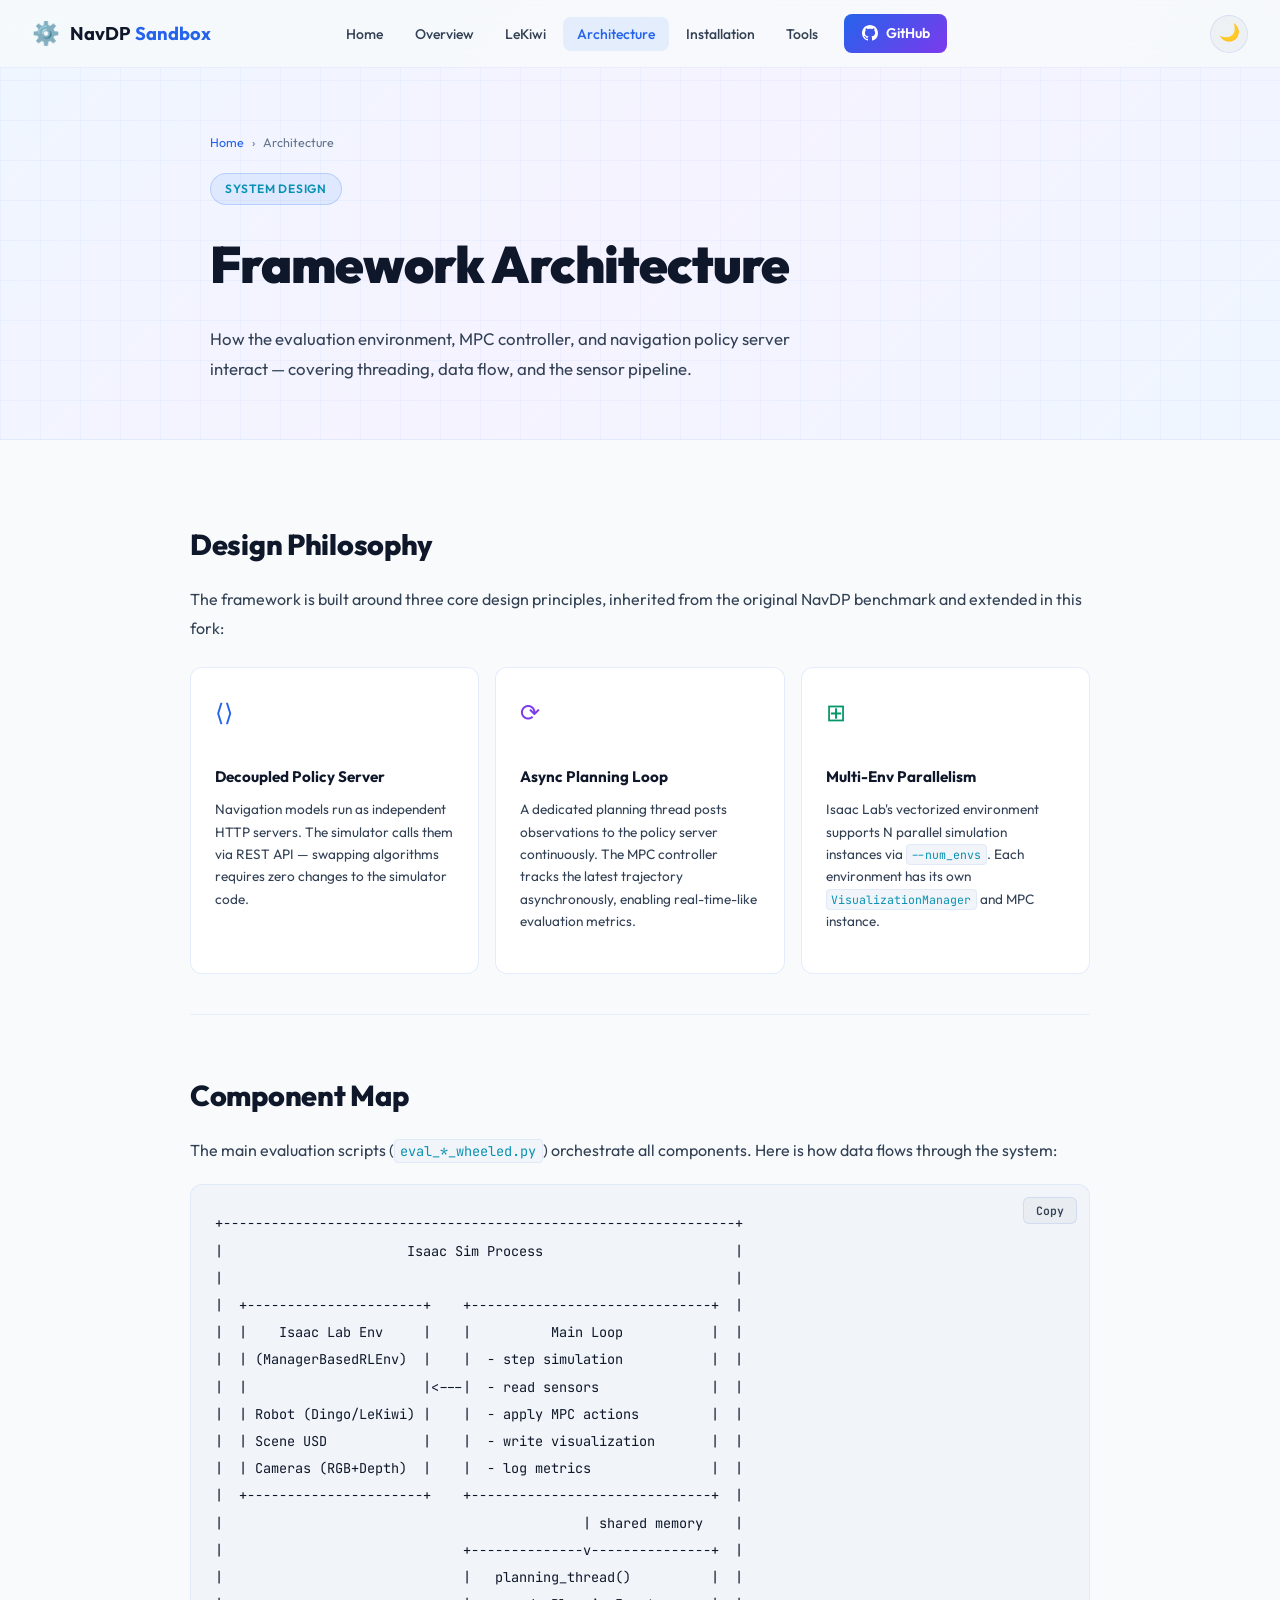
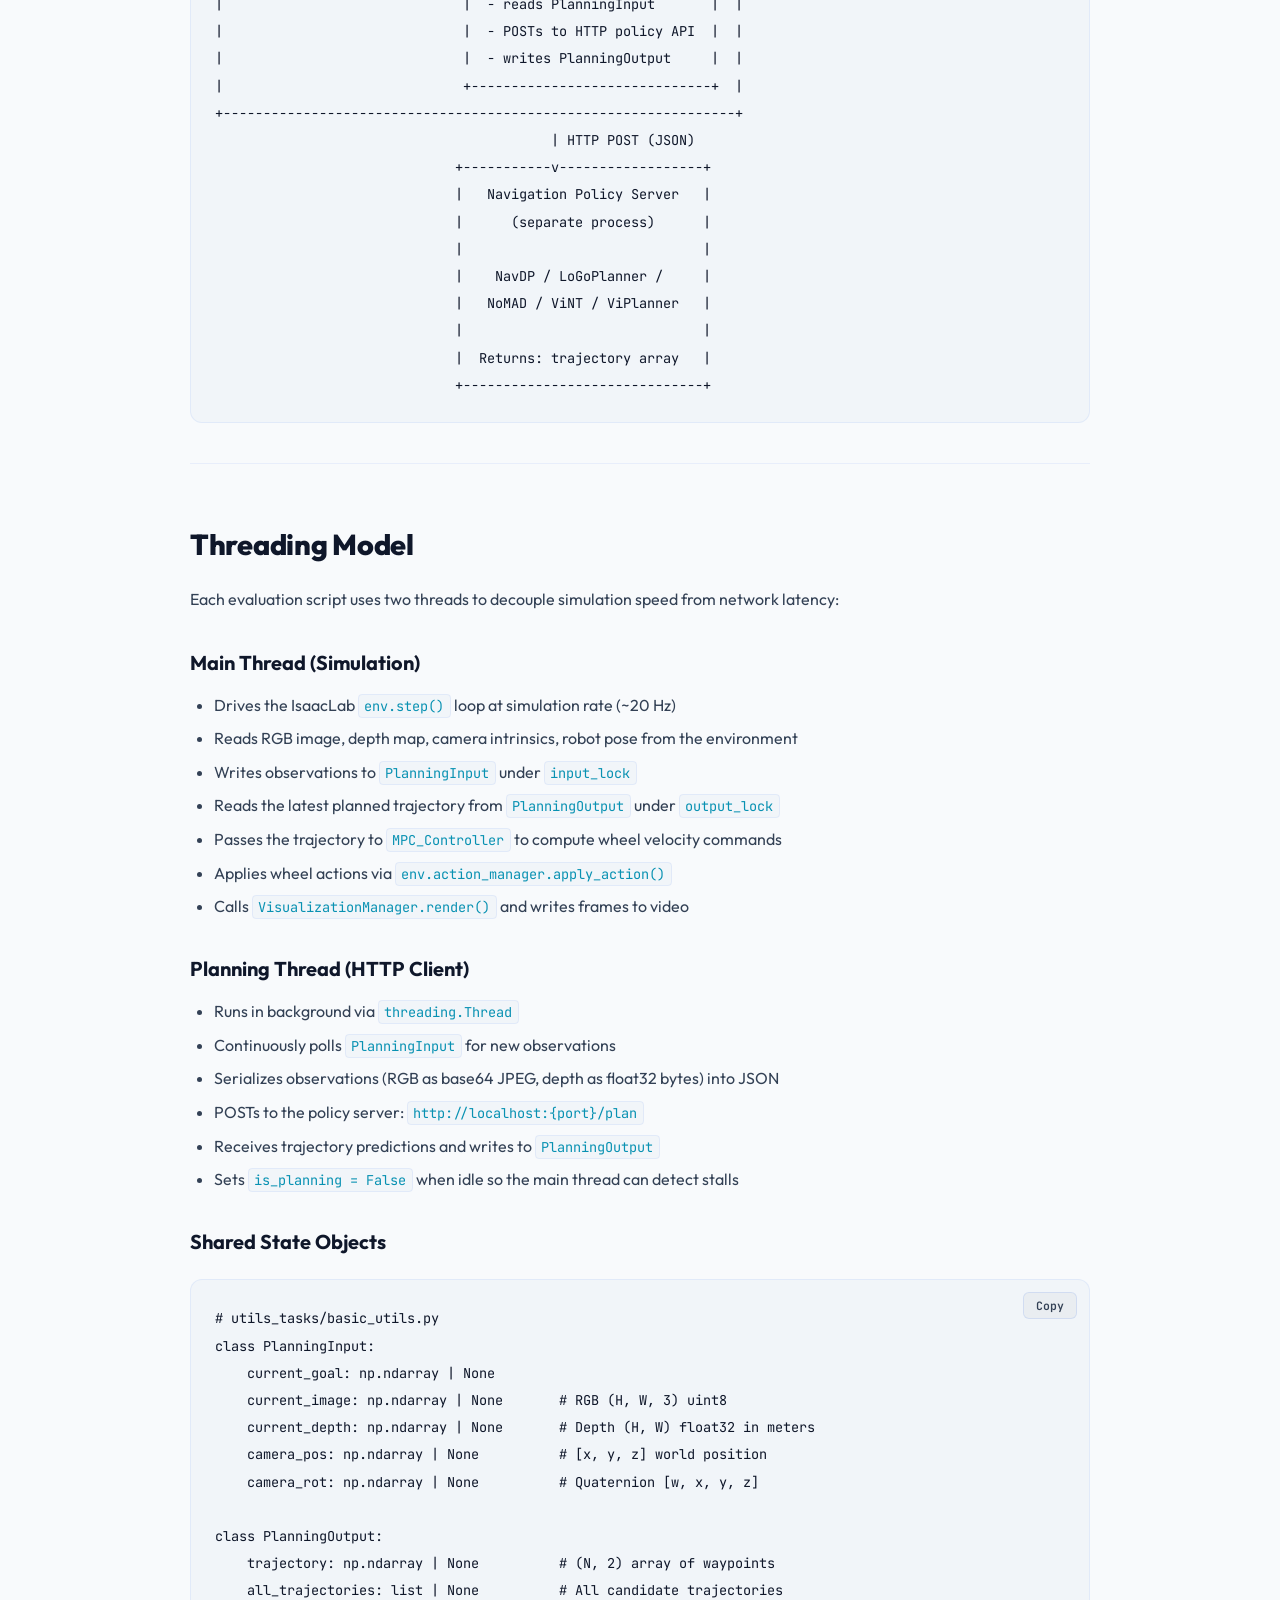
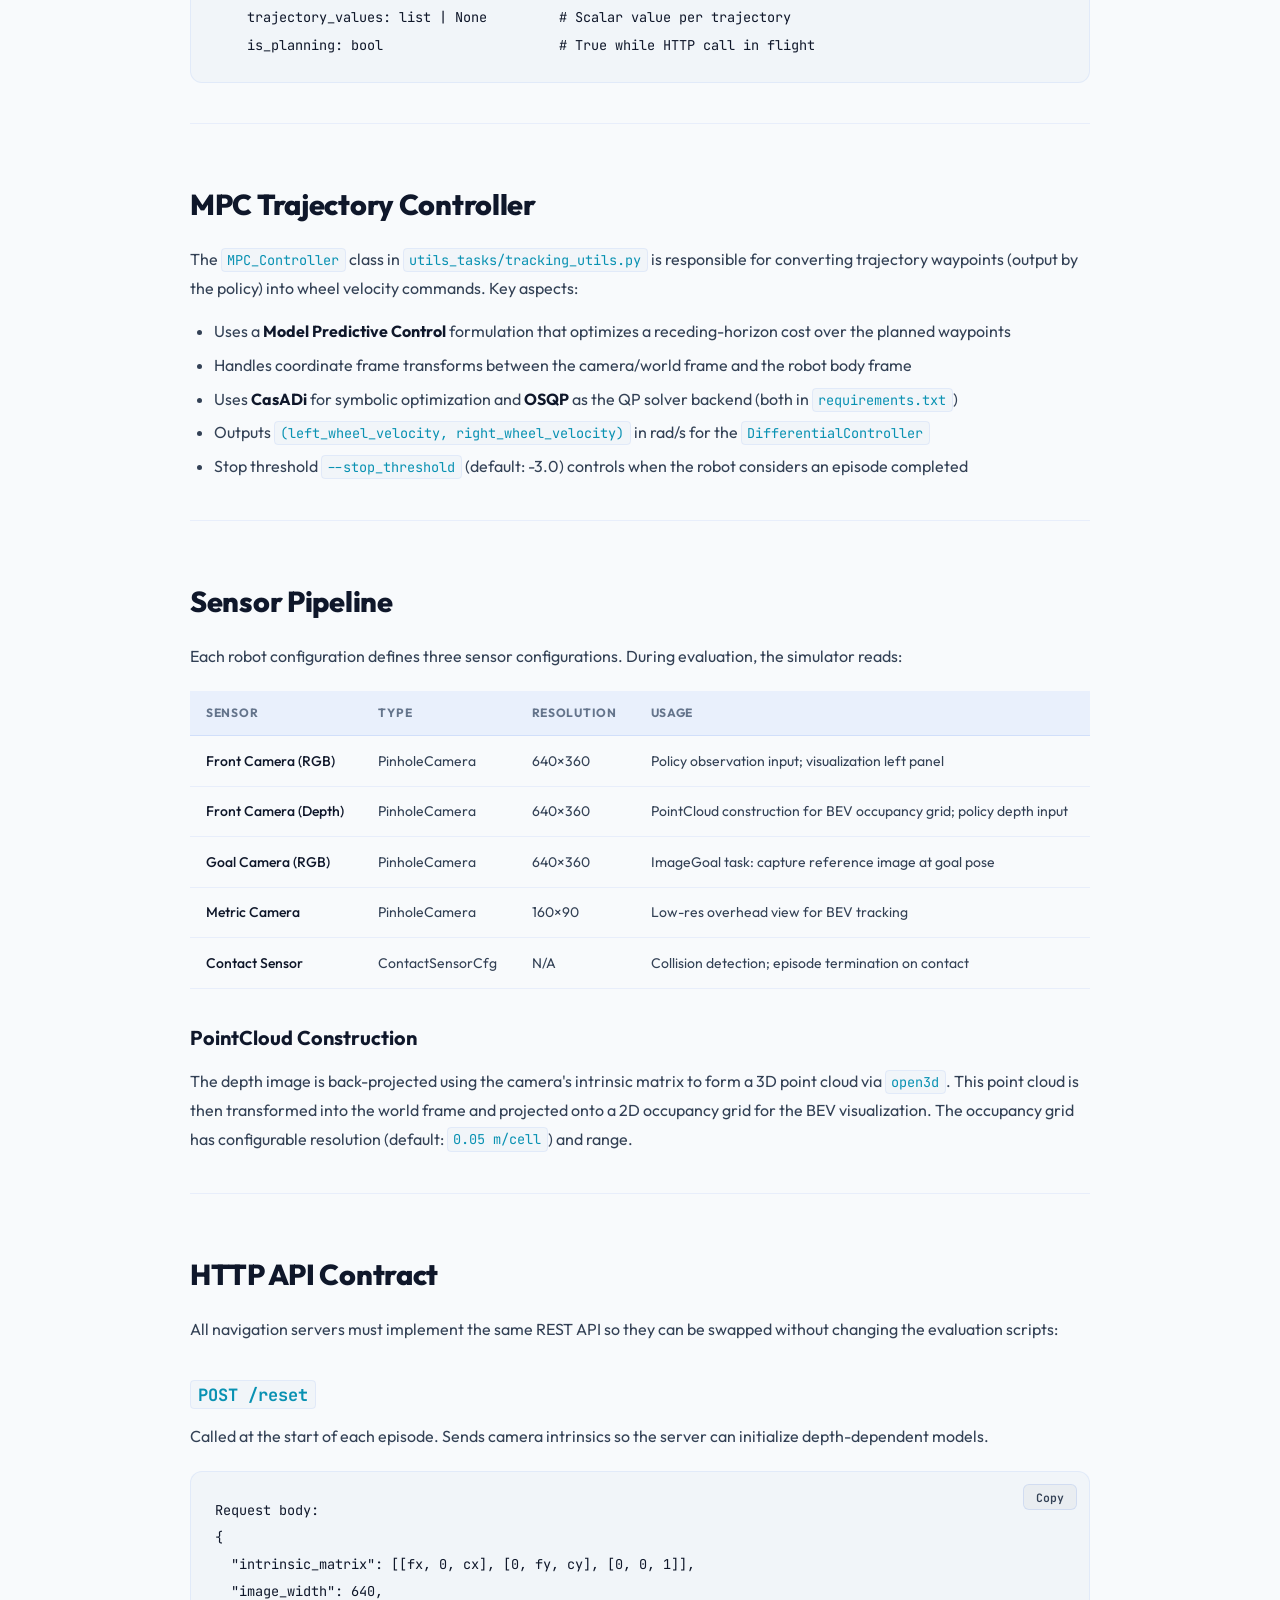
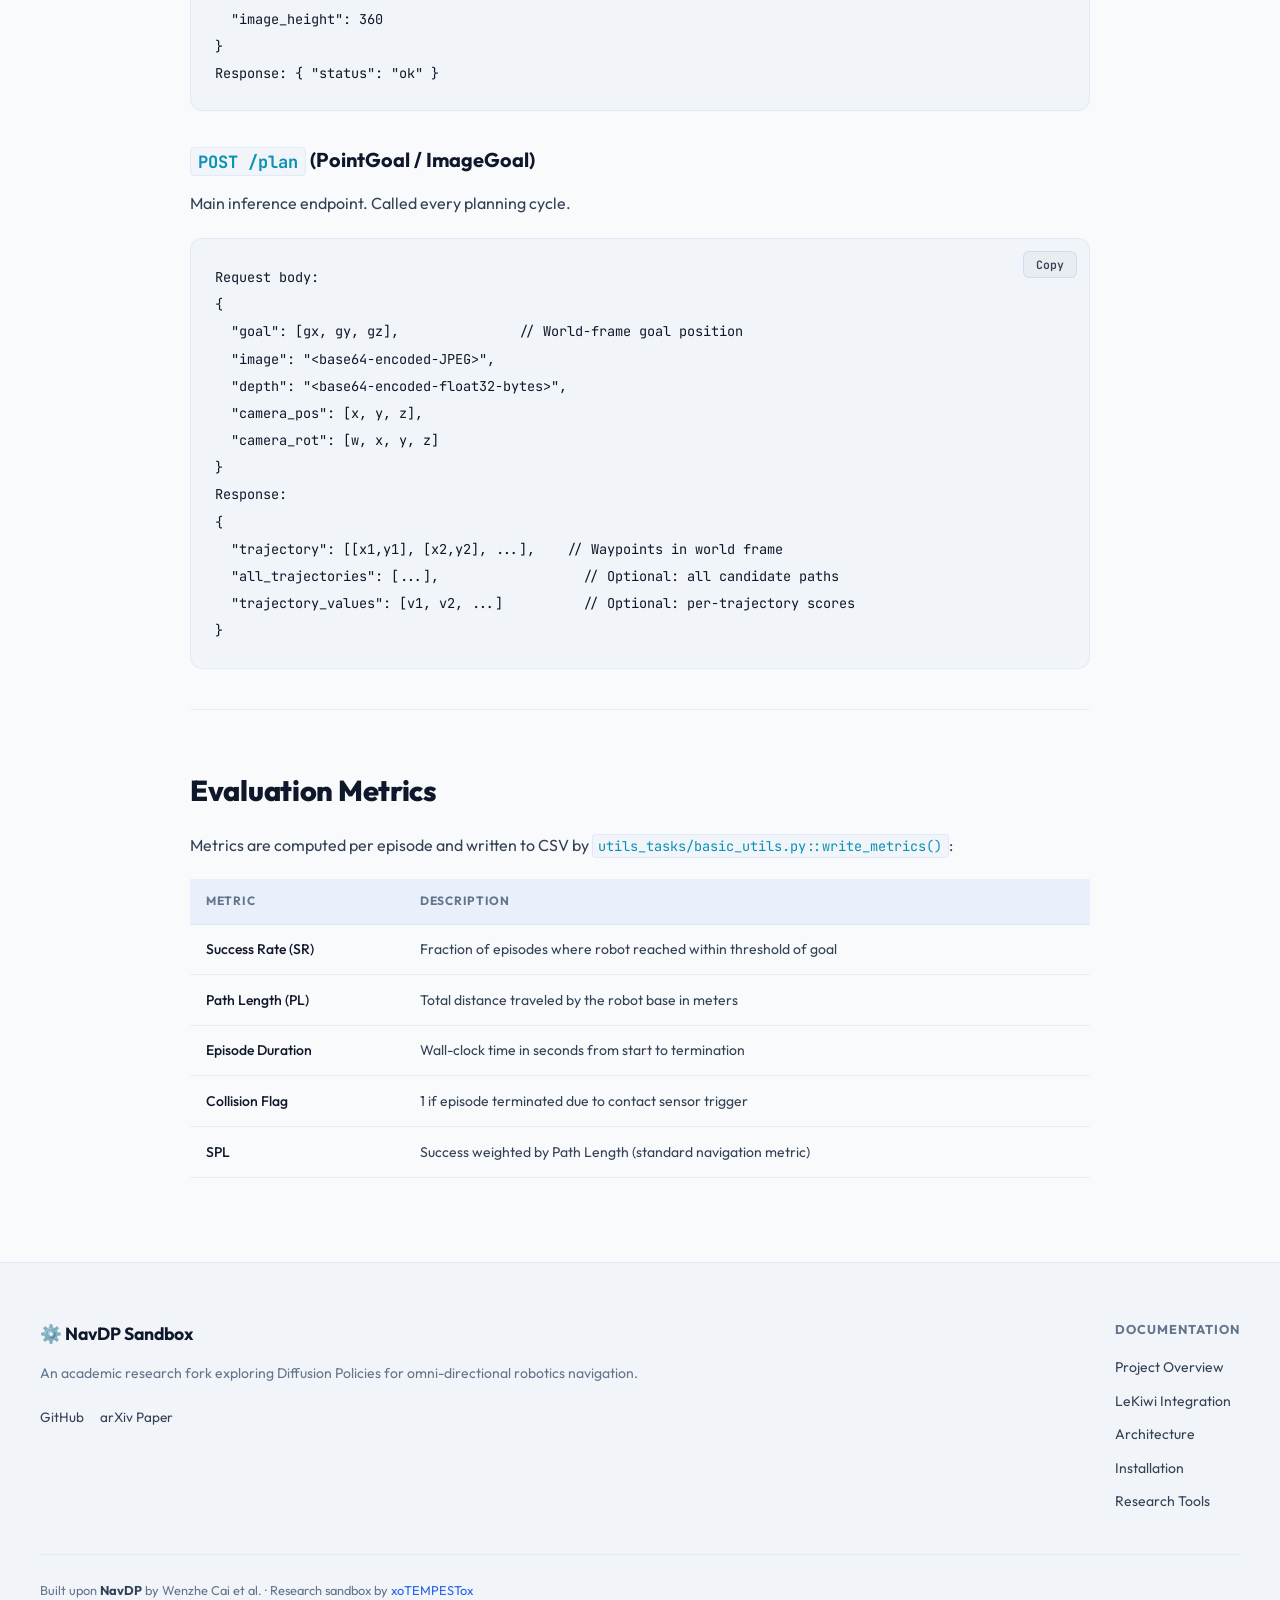
==== commit 02e9bfed: "docs: set light mode as default, fix contrast issues, and center navbar links" ====
--- a/docs/architecture.html
+++ b/docs/architecture.html
@@ -12,7 +12,7 @@
   <script>
     (function() {
       const savedTheme = localStorage.getItem('theme');
-      if (savedTheme === 'light' || (!savedTheme && window.matchMedia('(prefers-color-scheme: light)').matches)) {
+      if (savedTheme !== 'dark') {
         document.documentElement.setAttribute('data-theme', 'light');
       }
     })();
@@ -33,9 +33,7 @@
         <li><a href="https://github.com/xoTEMPESTox/NavDP" target="_blank" class="nav-cta"><svg width="16" height="16" fill="currentColor" viewBox="0 0 16 16"><path d="M8 0C3.58 0 0 3.58 0 8c0 3.54 2.29 6.53 5.47 7.59.4.07.55-.17.55-.38 0-.19-.01-.82-.01-1.49-2.01.37-2.53-.49-2.69-.94-.09-.23-.48-.94-.82-1.13-.28-.15-.68-.52-.01-.53.63-.01 1.08.58 1.23.82.72 1.21 1.87.87 2.33.66.07-.52.28-.87.51-1.07-1.78-.2-3.64-.89-3.64-3.95 0-.87.31-1.59.82-2.15-.08-.2-.36-1.02.08-2.12 0 0 .67-.21 2.2.82.64-.18 1.32-.27 2-.27.68 0 1.36.09 2 .27 1.53-1.04 2.2-.82 2.2-.82.44 1.1.16 1.92.08 2.12.51.56.82 1.27.82 2.15 0 3.07-1.87 3.75-3.65 3.95.29.25.54.73.54 1.48 0 1.07-.01 1.93-.01 2.2 0 .21.15.46.55.38A8.012 8.012 0 0 0 16 8c0-4.42-3.58-8-8-8z"/></svg>GitHub</a></li>
       </ul>
       <div class="nav-actions">
-        <button id="themeToggle" class="theme-toggle-btn" aria-label="Toggle light/dark theme">
-          <span class="theme-toggle-icon">☀️</span>
-        </button>
+        <button id="themeToggle" class="theme-toggle-btn" aria-label="Toggle light/dark theme"><span class="theme-toggle-icon">🌙</span></button>
         <button class="nav-toggle" id="navToggle" aria-label="Toggle navigation"><span></span><span></span><span></span></button>
       </div>
     </div>
--- a/docs/style.css
+++ b/docs/style.css
@@ -56,6 +56,7 @@
   --text-white: #ffffff;
   --text-on-dark: #ffffff;
   --hero-orb-opacity: 0.18;
+  --bg-card-featured: linear-gradient(135deg, #0f1a2e 0%, #160d2e 100%);
 }
 
 [data-theme="light"] {
@@ -98,6 +99,7 @@
   --text-white: #0f172a;
   --text-on-dark: #ffffff;
   --hero-orb-opacity: 0.12;
+  --bg-card-featured: linear-gradient(135deg, #f5f3ff 0%, #eff6ff 100%);
 }
 
 html { scroll-behavior: smooth; }
@@ -111,7 +113,7 @@
 }
 
 a { color: var(--text-link); text-decoration: none; }
-a:hover { color: #93c5fd; }
+a:hover { color: var(--accent-purple); }
 
 /* ==========================================
    NAVIGATION
@@ -148,7 +150,7 @@
   font-weight: 700;
   color: var(--text-primary);
   text-decoration: none;
-  flex-shrink: 0;
+  flex: 1 0 0%;
 }
 .logo-icon { font-size: 1.4rem; }
 .logo-accent { color: var(--accent-blue); }
@@ -296,7 +298,7 @@
   font-weight: 900;
   line-height: 1.05;
   letter-spacing: -0.02em;
-  color: #fff;
+  color: var(--text-primary);
   margin-bottom: 0.3rem;
 }
 .hero-title-accent {
@@ -317,7 +319,7 @@
 }
 .hero-subtitle strong { color: var(--text-primary); }
 .inline-link { color: var(--accent-cyan); border-bottom: 1px solid rgba(6,182,212,0.4); }
-.inline-link:hover { color: #67e8f9; border-color: #67e8f9; }
+.inline-link:hover { color: var(--accent-blue); border-color: var(--accent-blue); }
 
 .hero-actions {
   display: flex;
@@ -349,7 +351,7 @@
 .stat-value {
   font-size: 1.8rem;
   font-weight: 800;
-  color: #fff;
+  color: var(--text-primary);
   line-height: 1;
 }
 .stat-label {
@@ -517,7 +519,7 @@
 .card:hover::before { opacity: 1; }
 .card-featured {
   border-color: rgba(139,92,246,0.3);
-  background: linear-gradient(135deg, #0f1a2e 0%, #160d2e 100%);
+  background: var(--bg-card-featured);
 }
 .card-icon {
   font-size: 2.2rem;
@@ -541,7 +543,8 @@
 .card-desc code {
   font-family: var(--font-mono);
   font-size: 0.82em;
-  background: rgba(0,0,0,0.3);
+  background: var(--bg-code);
+  border: 1px solid var(--border-subtle);
   padding: 0.15em 0.4em;
   border-radius: 4px;
   color: var(--accent-cyan);
@@ -653,7 +656,7 @@
 }
 .arch-block {
   padding: 0.5rem 1.1rem;
-  background: rgba(255,255,255,0.04);
+  background: var(--bg-glass);
   border: 1px solid var(--border-subtle);
   border-radius: var(--radius-sm);
   font-size: 0.875rem;
@@ -663,7 +666,7 @@
 .arch-block-accent {
   background: rgba(139,92,246,0.1);
   border-color: rgba(139,92,246,0.25);
-  color: #c4b5fd;
+  color: var(--accent-purple);
 }
 .arch-layer-desc {
   font-size: 0.78rem;
@@ -843,7 +846,8 @@
 .log-body p code {
   font-family: var(--font-mono);
   font-size: 0.82em;
-  background: rgba(0,0,0,0.3);
+  background: var(--bg-code);
+  border: 1px solid var(--border-subtle);
   padding: 0.12em 0.4em;
   border-radius: 4px;
   color: var(--accent-orange);
@@ -940,7 +944,7 @@
 .page-hero h1 {
   font-size: clamp(2rem, 5vw, 3.2rem);
   font-weight: 900;
-  color: #fff;
+  color: var(--text-primary);
   letter-spacing: -0.02em;
   margin-bottom: 1rem;
 }
@@ -1268,7 +1272,8 @@
   display: flex;
   align-items: center;
   gap: 0.75rem;
-  margin-left: auto;
+  flex: 1 0 0%;
+  justify-content: flex-end;
 }
 .theme-toggle-btn {
   background: var(--bg-glass);
@@ -1285,13 +1290,22 @@
   font-size: 1.05rem;
   padding: 0;
 }
+.theme-toggle-icon {
+  display: flex;
+  align-items: center;
+  justify-content: center;
+  width: 100%;
+  height: 100%;
+  line-height: 1;
+  margin-top: -1px; /* Optical adjustment for emoji baseline alignment */
+}
 .theme-toggle-btn:hover {
   background: var(--bg-card-hover);
   border-color: var(--border-bright);
   transform: scale(1.08);
 }
 @media (max-width: 900px) {
-  .nav-actions {
-    margin-left: 0;
+  .nav-logo, .nav-actions {
+    flex: none;
   }
 }
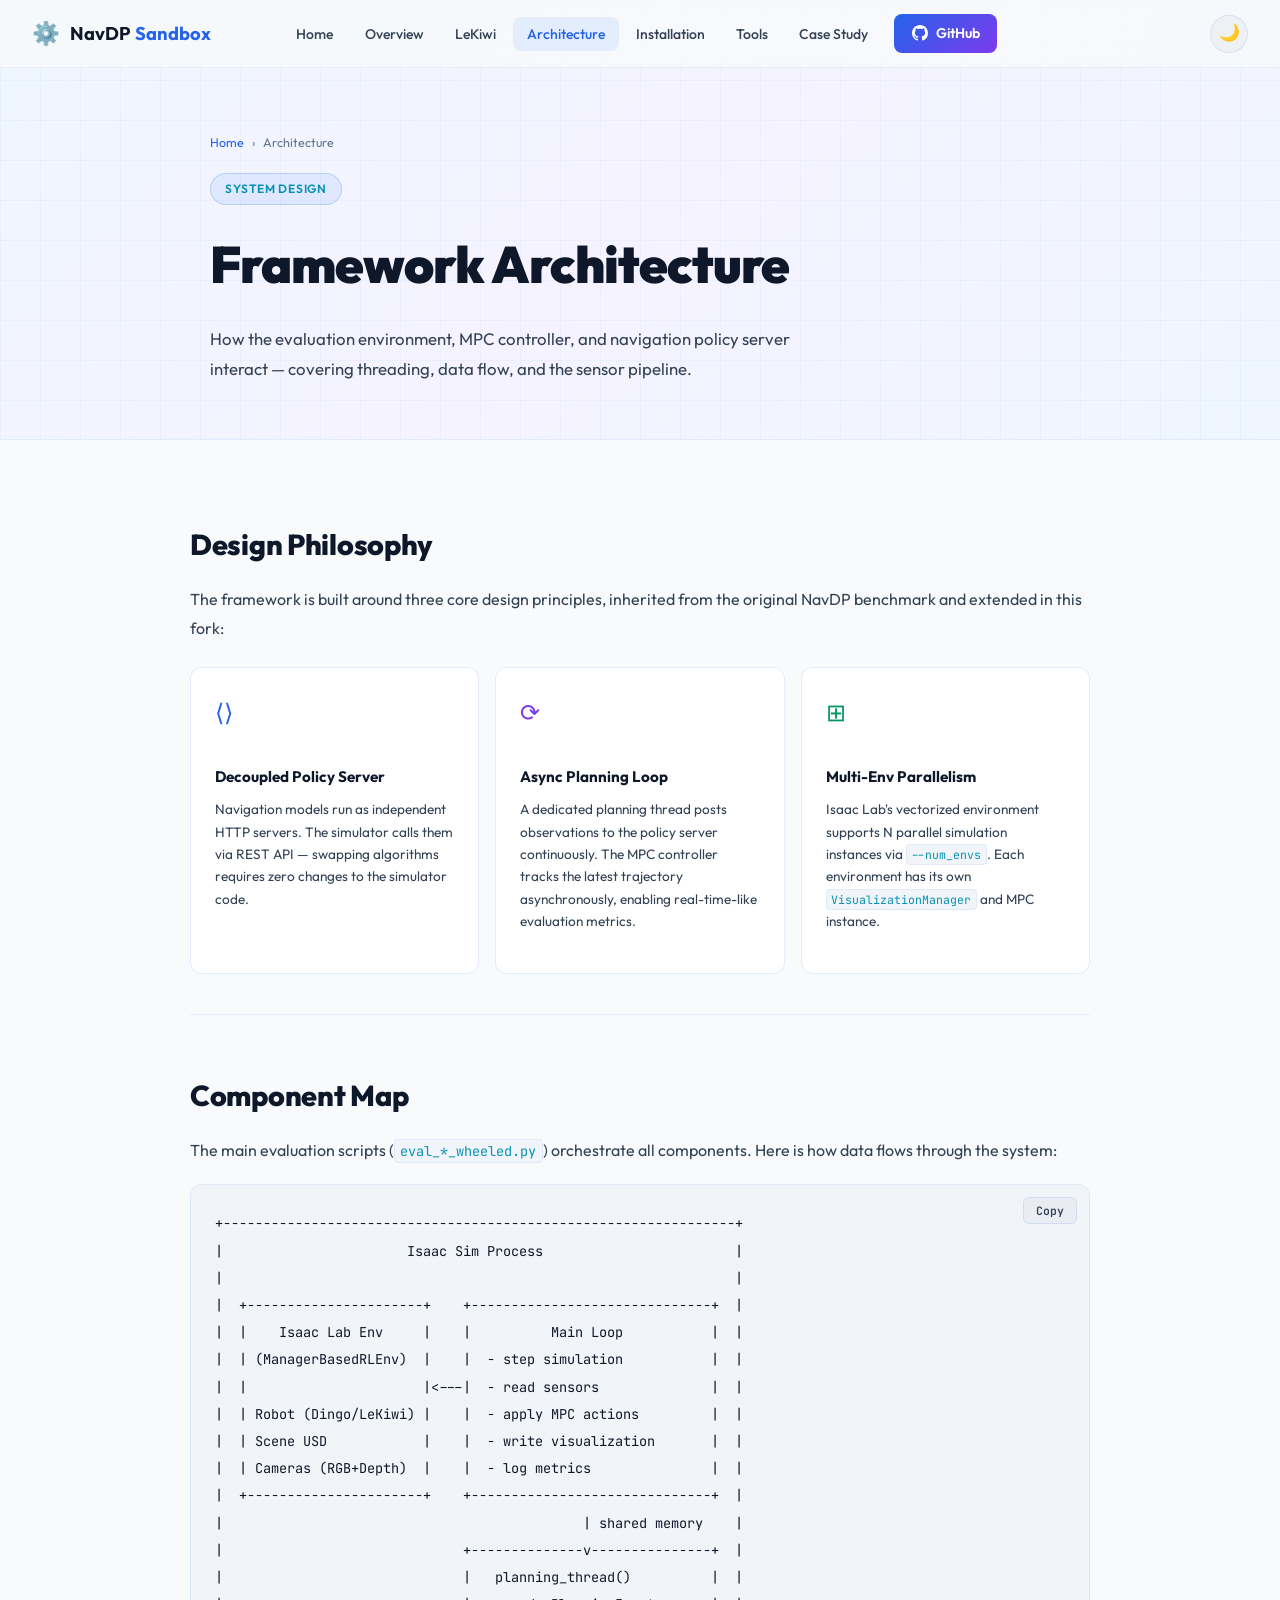
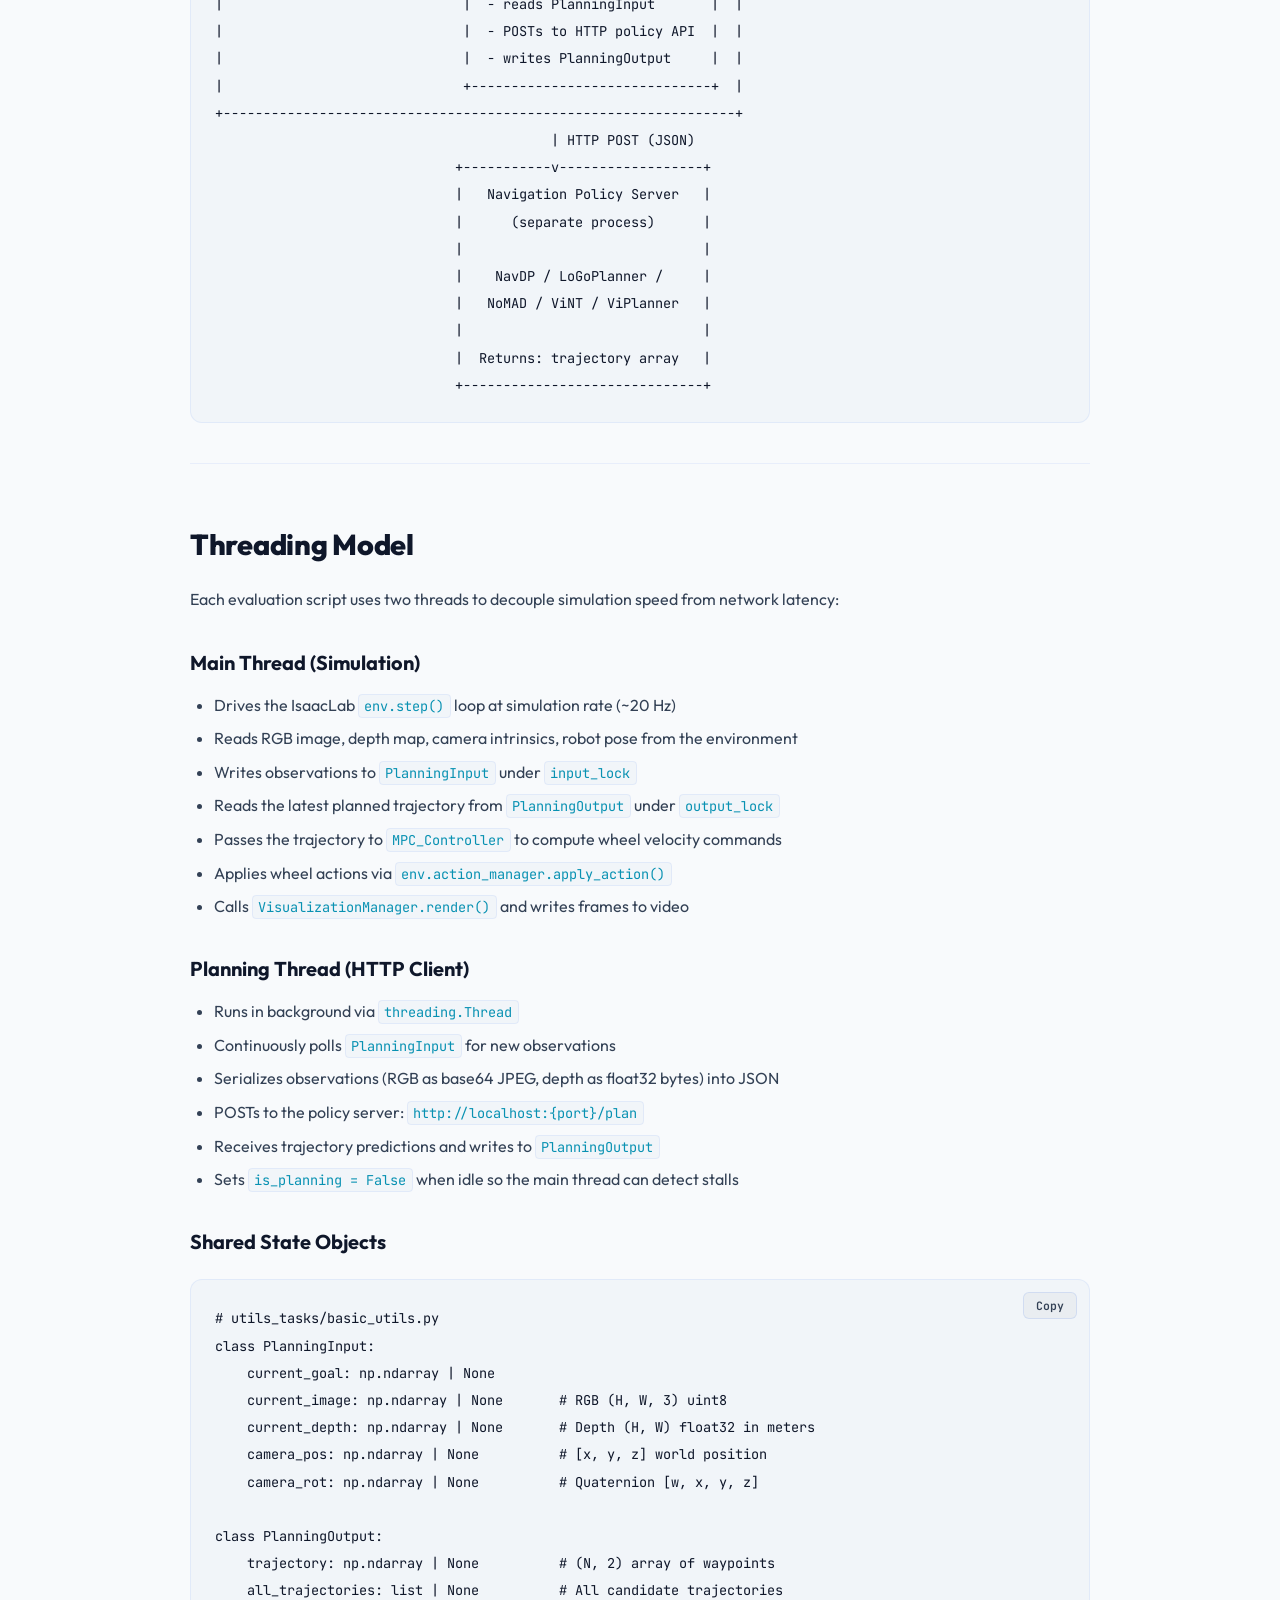
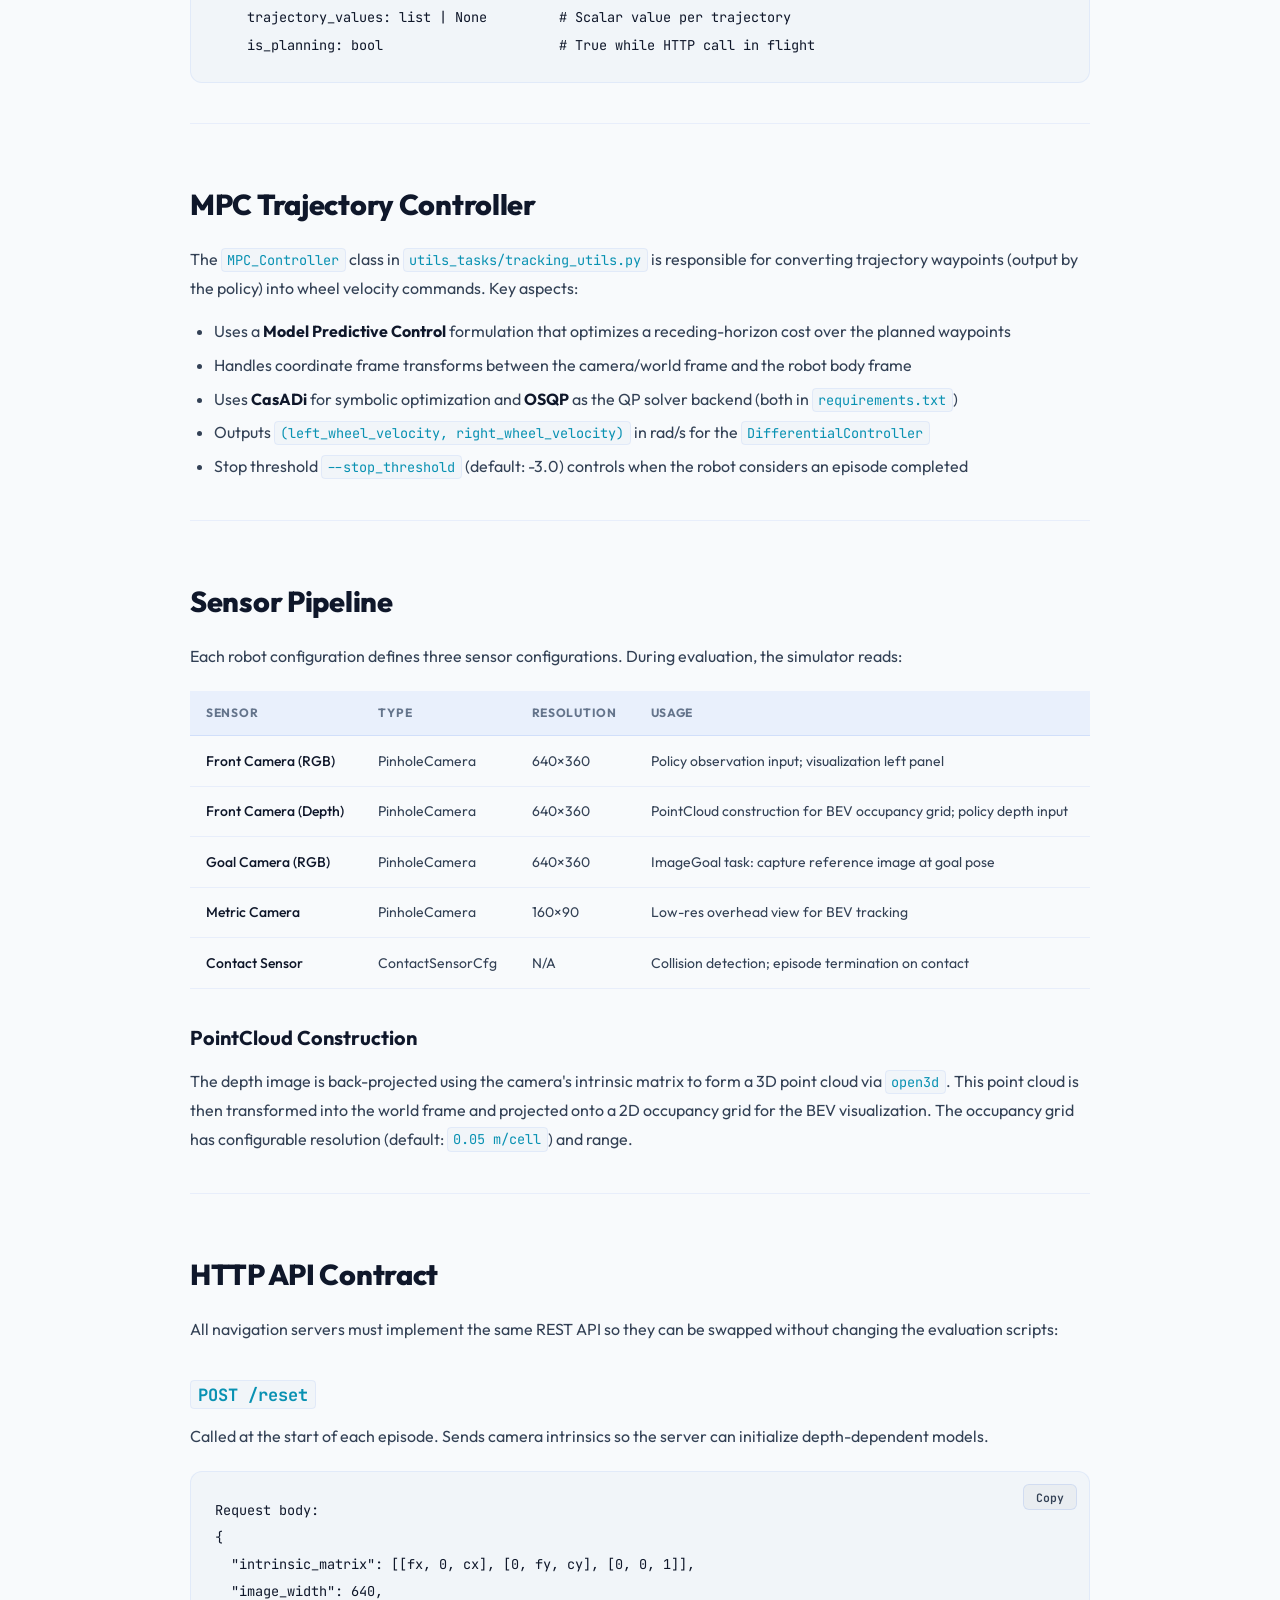
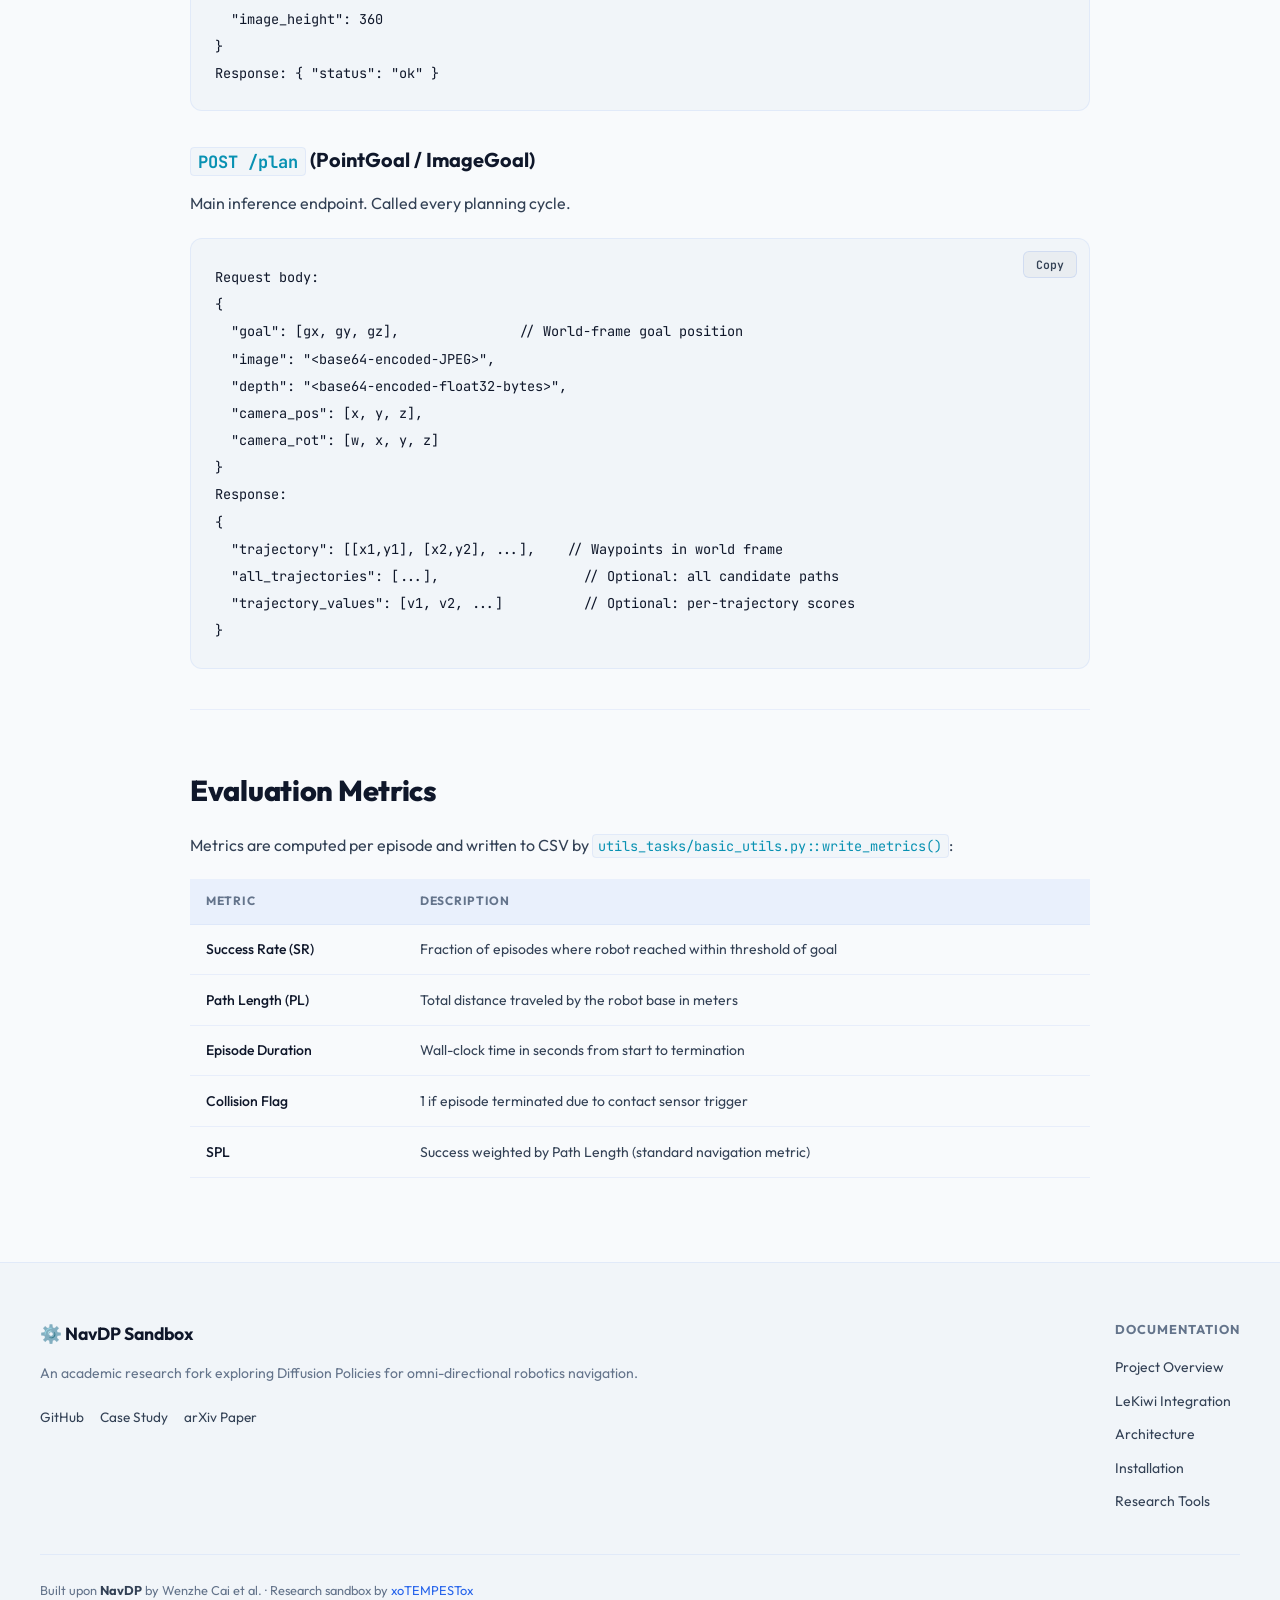
==== commit 5c09669a: "docs: Add Case Study links to docs website" ====
--- a/docs/architecture.html
+++ b/docs/architecture.html
@@ -30,6 +30,7 @@
         <li><a href="architecture.html" class="nav-link active">Architecture</a></li>
         <li><a href="installation.html" class="nav-link">Installation</a></li>
         <li><a href="research_tools.html" class="nav-link">Tools</a></li>
+        <li><a href="https://priyanshusah.com/projects/navdp-robotics" target="_blank" class="nav-link">Case Study</a></li>
         <li><a href="https://github.com/xoTEMPESTox/NavDP" target="_blank" class="nav-cta"><svg width="16" height="16" fill="currentColor" viewBox="0 0 16 16"><path d="M8 0C3.58 0 0 3.58 0 8c0 3.54 2.29 6.53 5.47 7.59.4.07.55-.17.55-.38 0-.19-.01-.82-.01-1.49-2.01.37-2.53-.49-2.69-.94-.09-.23-.48-.94-.82-1.13-.28-.15-.68-.52-.01-.53.63-.01 1.08.58 1.23.82.72 1.21 1.87.87 2.33.66.07-.52.28-.87.51-1.07-1.78-.2-3.64-.89-3.64-3.95 0-.87.31-1.59.82-2.15-.08-.2-.36-1.02.08-2.12 0 0 .67-.21 2.2.82.64-.18 1.32-.27 2-.27.68 0 1.36.09 2 .27 1.53-1.04 2.2-.82 2.2-.82.44 1.1.16 1.92.08 2.12.51.56.82 1.27.82 2.15 0 3.07-1.87 3.75-3.65 3.95.29.25.54.73.54 1.48 0 1.07-.01 1.93-.01 2.2 0 .21.15.46.55.38A8.012 8.012 0 0 0 16 8c0-4.42-3.58-8-8-8z"/></svg>GitHub</a></li>
       </ul>
       <div class="nav-actions">
@@ -247,6 +248,7 @@
         <p>An academic research fork exploring Diffusion Policies for omni-directional robotics navigation.</p>
         <div class="footer-links">
           <a href="https://github.com/xoTEMPESTox/NavDP" target="_blank">GitHub</a>
+          <a href="https://priyanshusah.com/projects/navdp-robotics" target="_blank">Case Study</a>
           <a href="https://arxiv.org/abs/2505.08712" target="_blank">arXiv Paper</a>
         </div>
       </div>
